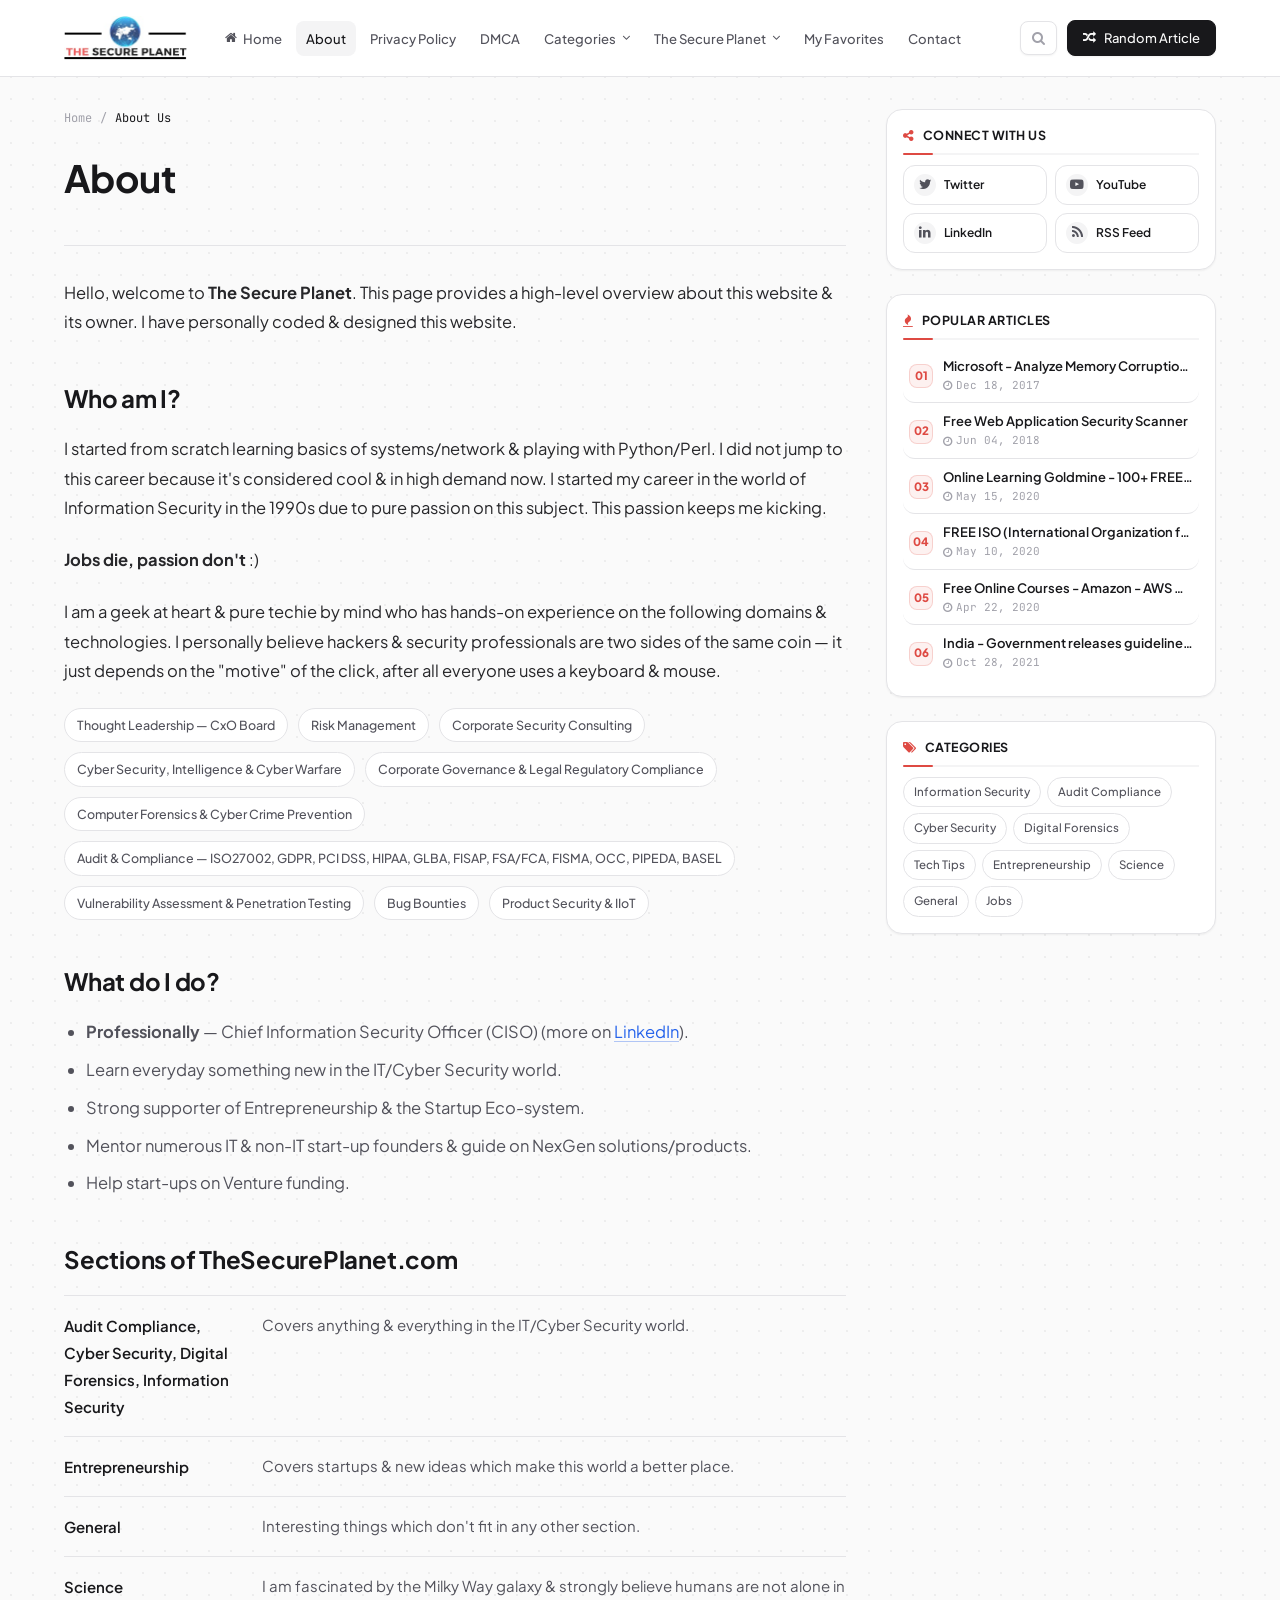
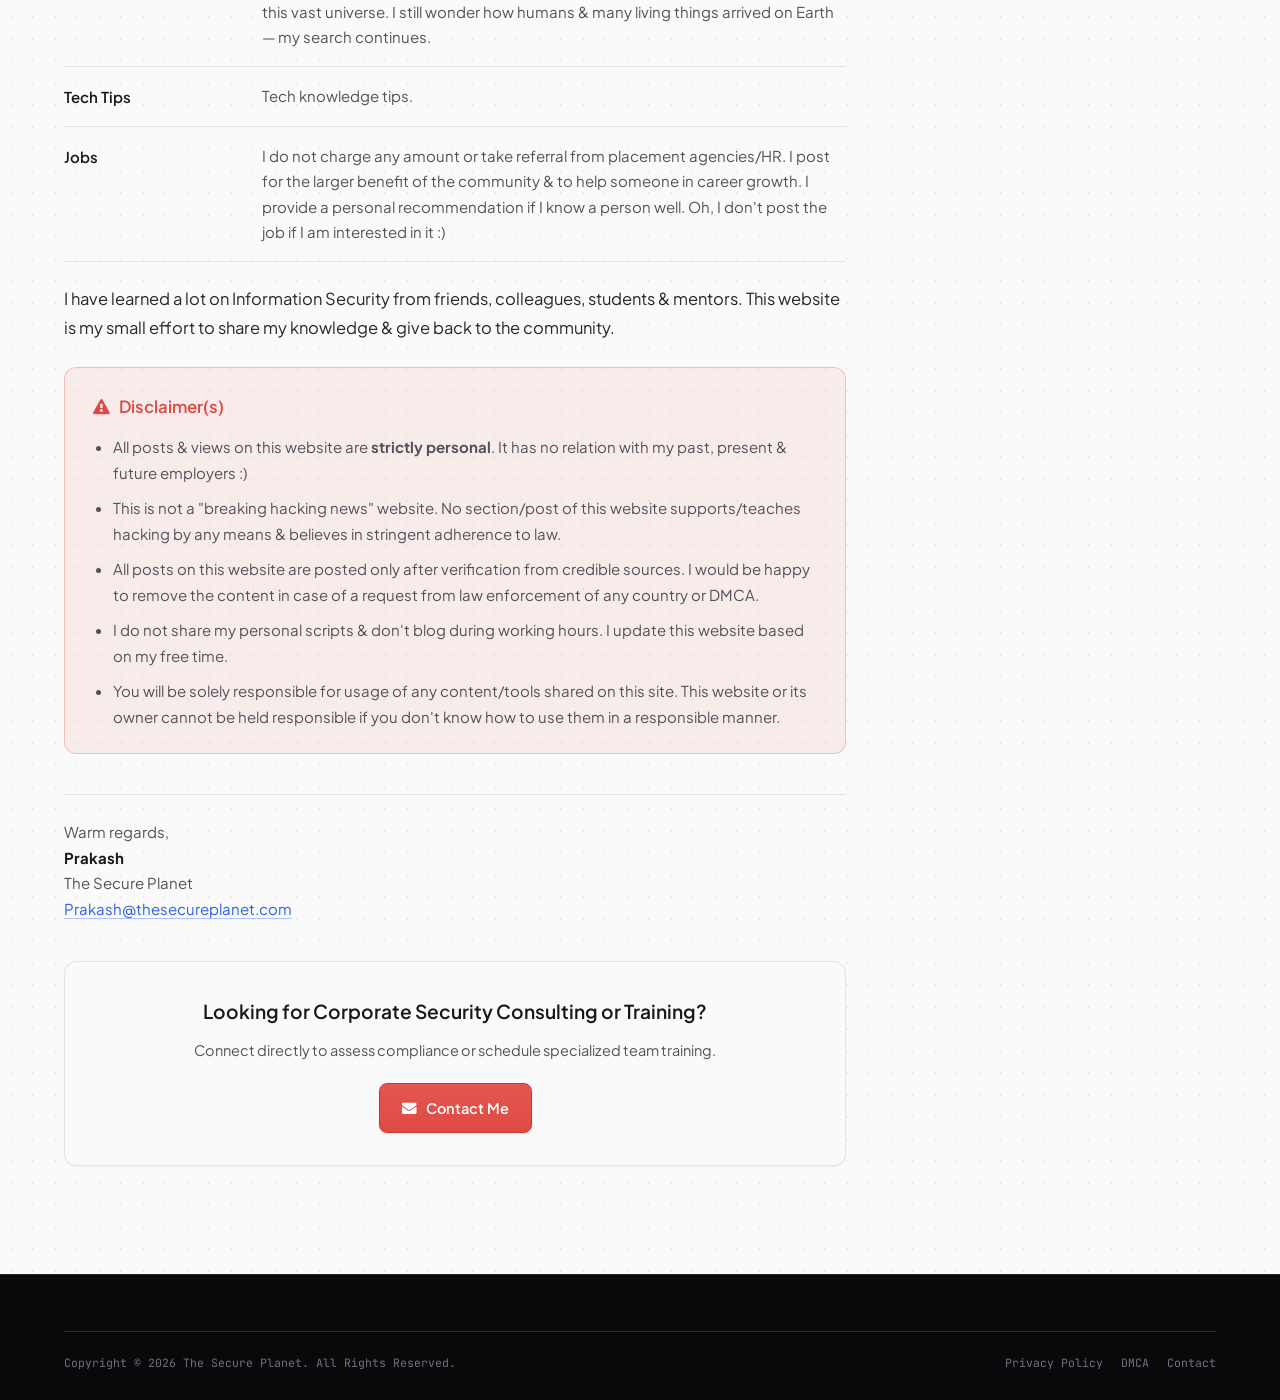
==== about.html @ ffbcacb6 "Updated the ui of this" ====
<!DOCTYPE html>
<html lang="en">
<head>
  <meta charset="UTF-8" />
  <meta name="viewport" content="width=device-width, initial-scale=1.0" />
  <title>About Us — The Secure Planet</title>
  <link rel="icon" href="https://www.thesecureplanet.com/favicon.ico" />
  <link rel="stylesheet" href="https://maxcdn.bootstrapcdn.com/font-awesome/4.7.0/css/font-awesome.min.css" />
  <link rel="stylesheet" href="css/styles.css?v=40" />
</head>
<body>

  <!-- UNIFIED HEADER (logo + nav + search + random article) -->
  <header class="hp-header">
    <div class="container hp-header-inner">
      <a href="index.html" class="logo-component">
        <img src="images/logo.png" alt="The Secure Planet" class="site-logo-img site-logo-img--light">
        <img src="images/footerlogo.png" alt="The Secure Planet" class="site-logo-img site-logo-img--dark">
      </a>

      <nav class="hp-nav">
        <ul class="nav-links">
          <li class="nav-item"><a href="index.html" class="nav-link"><i class="fa fa-home"></i> Home</a></li>
          <li class="nav-item active"><a href="about.html" class="nav-link">About</a></li>
          <li class="nav-item"><a href="privacy-policy.html" class="nav-link">Privacy Policy</a></li>
          <li class="nav-item"><a href="dmca.html" class="nav-link">DMCA</a></li>

          <li class="nav-item">
            <a href="#" class="nav-link">Categories <i class="fa fa-angle-down"></i></a>
            <div class="dropdown-menu">
              <a href="index.html" class="dropdown-link"><i class="fa fa-shield"></i> Information Security</a>
              <a href="index.html" class="dropdown-link"><i class="fa fa-check-square-o"></i> Audit Compliance</a>
              <a href="index.html" class="dropdown-link"><i class="fa fa-lock"></i> Cyber Security</a>
              <a href="index.html" class="dropdown-link"><i class="fa fa-search-plus"></i> Digital Forensics</a>
              <a href="index.html" class="dropdown-link"><i class="fa fa-lightbulb-o"></i> Tech Tips</a>
              <a href="index.html" class="dropdown-link"><i class="fa fa-rocket"></i> Entrepreneurship</a>
              <a href="index.html" class="dropdown-link"><i class="fa fa-folder-open-o"></i> General</a>
              <a href="index.html" class="dropdown-link"><i class="fa fa-briefcase"></i> Jobs</a>
            </div>
          </li>

          <li class="nav-item">
            <a href="#" class="nav-link">The Secure Planet <i class="fa fa-angle-down"></i></a>
            <div class="dropdown-menu">
              <a href="index.html" class="dropdown-link"><i class="fa fa-terminal"></i> Science</a>
              <a href="index.html" class="dropdown-link"><i class="fa fa-server"></i> Cloud & AWS Security</a>
              <a href="index.html" class="dropdown-link"><i class="fa fa-book"></i> ISO Standards</a>
              <a href="index.html" class="dropdown-link"><i class="fa fa-graduation-cap"></i> Corporate Training</a>
            </div>
          </li>

          <li class="nav-item"><a href="#" class="nav-link">My Favorites</a></li>
          <li class="nav-item"><a href="contact.html" class="nav-link">Contact</a></li>
        </ul>
      </nav>

      <div class="hp-header-actions">
        <button class="header-search-btn" id="search-trigger">
          <i class="fa fa-search"></i>
        </button>
        <a href="post.html" class="random-post-btn"><i class="fa fa-random"></i> Random Article</a>
        <button class="mobile-nav-toggle" aria-label="Toggle Menu">
          <i class="fa fa-bars"></i>
        </button>
      </div>
    </div>
  </header>

  <!-- STATIC PAGE BODY -->
  <main class="main-content-area">
    <div class="container layout-grid">
      <article class="post-content">
        <nav class="breadcrumb">
          <a href="index.html">Home</a>
          <span>/</span>
          <span style="color:var(--text-main);">About Us</span>
        </nav>

        <header class="post-header-main">
          <h1 class="post-main-title">About</h1>
        </header>

        <div class="post-body">
          <p>
            Hello, welcome to <strong>The Secure Planet</strong>. This page provides a high-level overview about this website & its owner. I have personally coded & designed this website.
          </p>

          <h2>Who am I?</h2>
          <p>
            I started from scratch learning basics of systems/network & playing with Python/Perl. I did not jump to this career because it's considered cool & in high demand now. I started my career in the world of Information Security in the 1990s due to pure passion on this subject. This passion keeps me kicking.
          </p>
          <p>
            <strong>Jobs die, passion don't</strong> :)
          </p>
          <p>
            I am a geek at heart & pure techie by mind who has hands-on experience on the following domains & technologies. I personally believe hackers & security professionals are two sides of the same coin — it just depends on the "motive" of the click, after all everyone uses a keyboard & mouse.
          </p>

          <div class="expertise-pills">
            <span class="category-tag">Thought Leadership — CxO Board</span>
            <span class="category-tag">Risk Management</span>
            <span class="category-tag">Corporate Security Consulting</span>
            <span class="category-tag">Cyber Security, Intelligence & Cyber Warfare</span>
            <span class="category-tag">Corporate Governance & Legal Regulatory Compliance</span>
            <span class="category-tag">Computer Forensics & Cyber Crime Prevention</span>
            <span class="category-tag">Audit & Compliance — ISO27002, GDPR, PCI DSS, HIPAA, GLBA, FISAP, FSA/FCA, FISMA, OCC, PIPEDA, BASEL</span>
            <span class="category-tag">Vulnerability Assessment & Penetration Testing</span>
            <span class="category-tag">Bug Bounties</span>
            <span class="category-tag">Product Security & IIoT</span>
          </div>

          <h2>What do I do?</h2>
          <ul>
            <li><strong>Professionally</strong> — Chief Information Security Officer (CISO) (more on <a href="https://www.linkedin.com/in/prakashp" target="_blank">LinkedIn</a>).</li>
            <li>Learn everyday something new in the IT/Cyber Security world.</li>
            <li>Strong supporter of Entrepreneurship & the Startup Eco-system.</li>
            <li>Mentor numerous IT & non-IT start-up founders & guide on NexGen solutions/products.</li>
            <li>Help start-ups on Venture funding.</li>
          </ul>

          <h2>Sections of TheSecurePlanet.com</h2>
          <dl class="about-sections-list">
            <div class="about-section-row">
              <dt>Audit Compliance, Cyber Security, Digital Forensics, Information Security</dt>
              <dd>Covers anything & everything in the IT/Cyber Security world.</dd>
            </div>
            <div class="about-section-row">
              <dt>Entrepreneurship</dt>
              <dd>Covers startups & new ideas which make this world a better place.</dd>
            </div>
            <div class="about-section-row">
              <dt>General</dt>
              <dd>Interesting things which don't fit in any other section.</dd>
            </div>
            <div class="about-section-row">
              <dt>Science</dt>
              <dd>I am fascinated by the Milky Way galaxy & strongly believe humans are not alone in this vast universe. I still wonder how humans & many living things arrived on Earth — my search continues.</dd>
            </div>
            <div class="about-section-row">
              <dt>Tech Tips</dt>
              <dd>Tech knowledge tips.</dd>
            </div>
            <div class="about-section-row">
              <dt>Jobs</dt>
              <dd>I do not charge any amount or take referral from placement agencies/HR. I post for the larger benefit of the community & to help someone in career growth. I provide a personal recommendation if I know a person well. Oh, I don't post the job if I am interested in it :)</dd>
            </div>
          </dl>

          <p>
            I have learned a lot on Information Security from friends, colleagues, students & mentors. This website is my small effort to share my knowledge & give back to the community.
          </p>

          <div class="disclaimer-box">
            <h3><i class="fa fa-exclamation-triangle"></i> Disclaimer(s)</h3>
            <ul>
              <li>All posts & views on this website are <strong>strictly personal</strong>. It has no relation with my past, present & future employers :)</li>
              <li>This is not a "breaking hacking news" website. No section/post of this website supports/teaches hacking by any means & believes in stringent adherence to law.</li>
              <li>All posts on this website are posted only after verification from credible sources. I would be happy to remove the content in case of a request from law enforcement of any country or DMCA.</li>
              <li>I do not share my personal scripts & don't blog during working hours. I update this website based on my free time.</li>
              <li>You will be solely responsible for usage of any content/tools shared on this site. This website or its owner cannot be held responsible if you don't know how to use them in a responsible manner.</li>
            </ul>
          </div>

          <div class="about-signoff">
            Warm regards,<br />
            <strong>Prakash</strong><br />
            The Secure Planet<br />
            <a href="mailto:Prakash@thesecureplanet.com">Prakash@thesecureplanet.com</a>
          </div>

          <div class="download-cta-box" style="margin-top:40px;">
            <h3>Looking for Corporate Security Consulting or Training?</h3>
            <p>Connect directly to assess compliance or schedule specialized team training.</p>
            <a href="contact.html" class="btn-primary">
              <i class="fa fa-envelope"></i> Contact Me
            </a>
          </div>
        </div>
      </article>

      <aside class="sidebar">
        <div class="sidebar-widget">
          <h3 class="widget-title"><span><i class="fa fa-share-alt"></i> Connect With Us</span></h3>
          <div class="social-grid">
            <a href="https://www.twitter.com/TheSecurePlanet" target="_blank" class="social-tile social-twitter">
              <i class="fa fa-twitter"></i> Twitter
            </a>
            <a href="https://goo.gl/t3DX3D" target="_blank" class="social-tile social-youtube">
              <i class="fa fa-youtube-play"></i> YouTube
            </a>
            <a href="https://www.linkedin.com/in/prakashp" target="_blank" class="social-tile social-linkedin">
              <i class="fa fa-linkedin"></i> LinkedIn
            </a>
            <a href="https://feeds.feedburner.com/TheSecurePlanet" target="_blank" class="social-tile social-rss">
              <i class="fa fa-rss"></i> RSS Feed
            </a>
          </div>
        </div>

        <!-- Popular Posts -->
        <div class="sidebar-widget">
          <h3 class="widget-title">
            <span><i class="fa fa-fire"></i> Popular Articles</span>
          </h3>
          <div class="popular-list">

            <a href="https://www.thesecureplanet.com/2017/12/microsoft-analyze-memory-corruption-bugs.html" class="popular-item">
              <span class="popular-rank">01</span>
              <div class="popular-info">
                <h4 class="popular-title">Microsoft - Analyze Memory Corruption Bugs</h4>
                <span class="popular-meta"><i class="fa fa-clock-o"></i> Dec 18, 2017</span>
              </div>
            </a>

            <a href="https://www.thesecureplanet.com/2018/06/free-web-application-security-scanner.html" class="popular-item">
              <span class="popular-rank">02</span>
              <div class="popular-info">
                <h4 class="popular-title">Free Web Application Security Scanner</h4>
                <span class="popular-meta"><i class="fa fa-clock-o"></i> Jun 04, 2018</span>
              </div>
            </a>

            <a href="https://www.thesecureplanet.com/2020/05/thesecureplanetcom-exclusive-online.html" class="popular-item">
              <span class="popular-rank">03</span>
              <div class="popular-info">
                <h4 class="popular-title">Online Learning Goldmine - 100+ FREE Online courses</h4>
                <span class="popular-meta"><i class="fa fa-clock-o"></i> May 15, 2020</span>
              </div>
            </a>

            <a href="https://www.thesecureplanet.com/2020/05/free-iso-international-organization-for.html" class="popular-item">
              <span class="popular-rank">04</span>
              <div class="popular-info">
                <h4 class="popular-title">FREE ISO (International Organization for Standardization) Standards</h4>
                <span class="popular-meta"><i class="fa fa-clock-o"></i> May 10, 2020</span>
              </div>
            </a>

            <a href="https://www.thesecureplanet.com/2020/04/free-online-courses-amazon-aws-iot.html" class="popular-item">
              <span class="popular-rank">05</span>
              <div class="popular-info">
                <h4 class="popular-title">Free Online Courses - Amazon - AWS & IoT Security</h4>
                <span class="popular-meta"><i class="fa fa-clock-o"></i> Apr 22, 2020</span>
              </div>
            </a>

            <a href="https://www.thesecureplanet.com/2021/10/india-government-releases-guideline-for.html" class="popular-item">
              <span class="popular-rank">06</span>
              <div class="popular-info">
                <h4 class="popular-title">India - Government releases guideline for the Cyber Security in Power Sector</h4>
                <span class="popular-meta"><i class="fa fa-clock-o"></i> Oct 28, 2021</span>
              </div>
            </a>

          </div>
        </div>

        <!-- Categories Cloud -->
        <div class="sidebar-widget">
          <h3 class="widget-title">
            <span><i class="fa fa-tags"></i> Categories</span>
          </h3>
          <div class="categories-cloud">
            <a href="https://www.thesecureplanet.com/search/label/Information%20Security" class="category-tag">Information Security</a>
            <a href="https://www.thesecureplanet.com/search/label/Audit%20Compliance" class="category-tag">Audit Compliance</a>
            <a href="https://www.thesecureplanet.com/search/label/Cyber%20Security" class="category-tag">Cyber Security</a>
            <a href="https://www.thesecureplanet.com/search/label/Digital%20Forensics" class="category-tag">Digital Forensics</a>
            <a href="https://www.thesecureplanet.com/search/label/Tech%20Tips" class="category-tag">Tech Tips</a>
            <a href="https://www.thesecureplanet.com/search/label/Entrepreneurship" class="category-tag">Entrepreneurship</a>
            <a href="https://www.thesecureplanet.com/search/label/Science" class="category-tag">Science</a>
            <a href="https://www.thesecureplanet.com/search/label/General" class="category-tag">General</a>
            <a href="https://www.thesecureplanet.com/search/label/Jobs" class="category-tag">Jobs</a>
          </div>
        </div>

      </aside>
    </div>
  </main>

  <footer class="site-footer">
    <div class="container">
      <div class="footer-bottom">
        <div>Copyright © 2026 The Secure Planet. All Rights Reserved.</div>
        <div style="display:flex;gap:18px;">
          <a href="privacy-policy.html">Privacy Policy</a>
          <a href="dmca.html">DMCA</a>
          <a href="contact.html">Contact</a>
        </div>
      </div>
    </div>
  </footer>

  <!-- SEARCH MODAL OVERLAY -->
  <div class="search-modal" id="search-modal">
    <div class="search-modal-content">
      <div class="search-input-wrapper">
        <i class="fa fa-search"></i>
        <input type="text" id="search-input" class="search-modal-input" placeholder="Search articles, guides, CVEs..." />
        <button class="search-close-btn" id="search-close" aria-label="Close search"><i class="fa fa-times"></i></button>
      </div>
    </div>
  </div>

  <script src="js/main.js"></script>
</body>
</html>
---- css/styles.css ----
@import url('https://fonts.googleapis.com/css2?family=Plus+Jakarta+Sans:ital,wght@0,300;0,400;0,500;0,600;0,700;0,800;1,400&family=JetBrains+Mono:wght@400;500;600&display=swap');

/* ==========================================================================
   THE SECURE PLANET — CLEAN INTEL FEED DESIGN SYSTEM
   Zinc neutrals · white bordered cards · Plus Jakarta Sans / JetBrains Mono
   Coral reserved for actions & signals · dark intel strip on top
   ========================================================================== */

:root {
  /* Surfaces */
  --bg-root: #FAFAFA;
  --bg-surface: #FFFFFF;
  --bg-card: #FFFFFF;
  --bg-card-hover: #FFFFFF;
  --bg-elevated: #F4F4F5;
  --bg-inset: #F4F4F5;
  --bg-glass: rgba(250, 250, 250, 0.86);
  --bg-ink: #09090B;

  /* Brand accents */
  --brand-coral: #DE4A43;
  --brand-coral-hover: #C43B35;
  --brand-coral-soft: rgba(222, 74, 67, 0.08);
  --brand-coral-glow: rgba(222, 74, 67, 0.16);

  --brand-blue: #2563EB;
  --brand-blue-hover: #1D4ED8;
  --brand-blue-soft: rgba(37, 99, 235, 0.08);
  --brand-blue-glow: rgba(37, 99, 235, 0.16);

  /* Text */
  --text-main: #18181B;
  --text-secondary: #52525B;
  --text-muted: #A1A1AA;
  --text-coral: #DE4A43;
  --text-inverse: #FAFAFA;

  /* Borders */
  --border-subtle: #E4E4E7;
  --border-strong: #D4D4D8;
  --border-coral: rgba(222, 74, 67, 0.28);
  --border-blue: rgba(37, 99, 235, 0.28);

  /* Shadows — quiet, single light source, layered for depth */
  --shadow-xs: 0 1px 2px rgba(24, 24, 27, 0.05);
  --shadow-sm: 0 1px 3px rgba(24, 24, 27, 0.07), 0 1px 2px rgba(24, 24, 27, 0.04);
  --shadow-md: 0 2px 4px rgba(24, 24, 27, 0.05), 0 4px 12px -2px rgba(24, 24, 27, 0.1);
  --shadow-lg: 0 4px 8px rgba(24, 24, 27, 0.06), 0 16px 40px -12px rgba(24, 24, 27, 0.18);
  --shadow-hover: 0 2px 6px rgba(24, 24, 27, 0.06), 0 12px 32px -10px rgba(24, 24, 27, 0.18);

  /* Type — Minimalist Geometric Sans */
  --font-heading: 'Plus Jakarta Sans', -apple-system, BlinkMacSystemFont, 'Segoe UI', Roboto, sans-serif;
  --font-body: 'Plus Jakarta Sans', -apple-system, BlinkMacSystemFont, 'Segoe UI', Roboto, sans-serif;
  --font-mono: 'JetBrains Mono', ui-monospace, monospace;

  /* Radii */
  --radius-sm: 8px;
  --radius-md: 12px;
  --radius-lg: 16px;
  --radius-pill: 9999px;

  /* Motion */
  --transition-fast: 0.15s cubic-bezier(0.4, 0, 0.2, 1);
  --transition-normal: 0.25s cubic-bezier(0.4, 0, 0.2, 1);

  /* Clean Image Presentation — No forced zoom or crop */
  --img-crop: none;
  --img-crop-hover: none;
}

/* ==========================================================================
   BASE
   ========================================================================== */
*, *::before, *::after {
  box-sizing: border-box;
  margin: 0;
  padding: 0;
}

html {
  scroll-behavior: smooth;
  font-size: 16px;
}

body {
  font-family: var(--font-body);
  background-color: var(--bg-root);
  /* faint zinc dot grid — shows only in the gaps between white cards */
  background-image: radial-gradient(rgba(24, 24, 27, 0.055) 1px, transparent 1px);
  background-size: 22px 22px;
  color: var(--text-main);
  line-height: 1.6;
  overflow-x: hidden;
  min-height: 100vh;
  display: flex;
  flex-direction: column;
  -webkit-font-smoothing: antialiased;
}

a {
  color: inherit;
  text-decoration: none;
  transition: color var(--transition-fast), background var(--transition-fast), border-color var(--transition-fast);
}

img {
  max-width: 100%;
  height: auto;
  display: block;
}

ul { list-style: none; }

button, input, textarea {
  font-family: inherit;
  border: none;
  outline: none;
  background: none;
  color: inherit;
}

button { cursor: pointer; }

:focus-visible {
  outline: 2px solid var(--brand-blue);
  outline-offset: 2px;
  border-radius: 4px;
}

::selection {
  background: rgba(37, 99, 235, 0.16);
}

.container {
  width: 100%;
  max-width: 1200px;
  margin: 0 auto;
  padding: 0 24px;
}

/* ==========================================================================
   TOP BAR — dark intel strip
   ========================================================================== */
.top-bar {
  background: var(--bg-ink);
  color: #A1A1AA;
  font-family: var(--font-mono);
  font-size: 0.75rem;
  padding: 8px 0;
}

.top-bar-inner {
  display: flex;
  justify-content: space-between;
  align-items: center;
}

.top-social-list {
  display: flex;
  align-items: center;
  gap: 20px;
}

.top-social-list a {
  color: #A1A1AA;
  display: flex;
  align-items: center;
  gap: 7px;
}

.top-social-list a:hover { color: #FAFAFA; }

.top-social-list a i { font-size: 0.8rem; }

.live-status {
  display: flex;
  align-items: center;
  gap: 8px;
  font-size: 0.6875rem;
  font-weight: 500;
  letter-spacing: 0.1em;
  color: #F87171;
  border: 1px solid rgba(248, 113, 113, 0.35);
  padding: 3px 12px;
  border-radius: var(--radius-pill);
}

.live-dot {
  width: 6px;
  height: 6px;
  background: #F87171;
  border-radius: 50%;
  animation: pulse-coral 2s infinite;
}

@keyframes pulse-coral {
  0%, 100% { opacity: 1; transform: scale(1); }
  50% { opacity: 0.35; transform: scale(0.8); }
}

/* ==========================================================================
   HEADER & LOGO
   ========================================================================== */
.site-header {
  padding: 22px 0;
  background: var(--bg-surface);
}

.header-branding {
  display: flex;
  justify-content: space-between;
  align-items: center;
  gap: 24px;
}

.logo-component {
  display: flex;
  align-items: center;
  color: var(--text-main);
}

.site-logo-img {
  height: 44px;
  width: auto;
  display: block;
}

.site-logo-img--footer {
  height: 34px;
}

.site-logo-img--dark {
  display: none;
}

:root[data-theme="dark"] .site-logo-img--light {
  display: none;
}

:root[data-theme="dark"] .site-logo-img--dark {
  display: block;
}

/* Search trigger — command-palette style */
.header-search-btn {
  display: flex;
  align-items: center;
  gap: 10px;
  background: var(--bg-surface);
  border: 1px solid var(--border-subtle);
  color: var(--text-muted);
  padding: 9px 14px;
  border-radius: var(--radius-sm);
  font-size: 0.875rem;
  min-width: 260px;
  box-shadow: var(--shadow-xs);
  transition: border-color var(--transition-fast), box-shadow var(--transition-fast);
}

.hp-header-actions .header-search-btn {
  min-width: 0;
  padding: 9px 11px;
}

.header-search-btn span:first-of-type { flex: 1; text-align: left; }

.header-search-btn:hover {
  border-color: var(--border-strong);
  color: var(--text-secondary);
  box-shadow: var(--shadow-sm);
}

.search-shortcut {
  font-family: var(--font-mono);
  font-size: 0.6875rem;
  background: var(--bg-inset);
  border: 1px solid var(--border-subtle);
  padding: 2px 7px;
  border-radius: 5px;
  color: var(--text-muted);
}

/* ==========================================================================
   STICKY NAVBAR
   ========================================================================== */
.navbar {
  position: sticky;
  top: 0;
  z-index: 1000;
  background: var(--bg-glass);
  backdrop-filter: blur(12px);
  -webkit-backdrop-filter: blur(12px);
  border-top: 1px solid var(--border-subtle);
  border-bottom: 1px solid var(--border-subtle);
  transition: box-shadow var(--transition-normal);
}

.navbar.scrolled {
  box-shadow: 0 8px 24px -12px rgba(24, 24, 27, 0.14);
}

.navbar-inner {
  display: flex;
  justify-content: space-between;
  align-items: center;
  height: 54px;
}

.nav-links {
  display: flex;
  align-items: center;
  gap: 2px;
}

.nav-item { position: relative; flex-shrink: 0; }
.nav-item--mega { position: static; }

.nav-link {
  display: flex;
  align-items: center;
  gap: 6px;
  padding: 7px 12px;
  font-weight: 500;
  font-size: 0.855rem;
  color: var(--text-secondary);
  border-radius: var(--radius-sm);
  white-space: nowrap;
}

.nav-link i { font-size: 0.8rem; }

.nav-link:hover,
.nav-item.active .nav-link {
  color: var(--text-main);
  background: var(--bg-inset);
}

.nav-link.active-home { color: var(--text-main); }

/* Dropdown — menu panel */
.dropdown-menu {
  position: absolute;
  top: calc(100% + 6px);
  left: 0;
  min-width: 230px;
  background: var(--bg-surface);
  border: 1px solid var(--border-subtle);
  border-radius: var(--radius-md);
  padding: 6px;
  box-shadow: var(--shadow-lg);
  opacity: 0;
  visibility: hidden;
  transform: translateY(-6px);
  transition: opacity var(--transition-fast), transform var(--transition-fast), visibility var(--transition-fast);
  z-index: 100;
}

.nav-item:hover .dropdown-menu,
.nav-item:focus-within .dropdown-menu {
  opacity: 1;
  visibility: visible;
  transform: translateY(0);
}

.dropdown-link {
  display: flex;
  align-items: center;
  gap: 10px;
  padding: 8px 10px;
  border-radius: 7px;
  color: var(--text-secondary);
  font-size: 0.84rem;
}

.dropdown-link i {
  width: 16px;
  text-align: center;
  color: var(--text-muted);
  font-size: 0.8rem;
}

.dropdown-link:hover {
  background: var(--bg-inset);
  color: var(--text-main);
}

.dropdown-link:hover i { color: var(--brand-coral); }

/* Mega menu — "The Secure Planet" nav item */
.nav-megamenu {
  left: 0;
  right: 0;
  top: 100%;
  width: 100%;
  max-width: 100%;
  min-width: 0;
  padding: 0;
  background: var(--bg-surface);
  border: none;
  border-top: 1px solid var(--border-subtle);
  border-bottom: 1px solid var(--border-subtle);
  border-radius: 0;
  box-shadow: var(--shadow-lg);
  transform: translateY(-6px);
  overflow: visible;
}

.nav-item:hover .nav-megamenu,
.nav-item:focus-within .nav-megamenu {
  transform: translateY(0);
}

.megamenu-inner {
  display: flex;
  align-items: flex-start;
  gap: 24px;
  padding-top: 24px;
  padding-bottom: 24px;
}

.megamenu-sidebar {
  display: flex;
  flex-direction: column;
  gap: 3px;
  width: 240px;
  flex-shrink: 0;
}

.megamenu-cat-link {
  display: flex;
  align-items: center;
  justify-content: space-between;
  gap: 10px;
  padding: 11px 14px;
  border-radius: 10px;
  color: var(--text-secondary);
  font-size: 0.84rem;
  font-weight: 500;
}

.megamenu-cat-link span { display: flex; align-items: center; gap: 10px; }
.megamenu-cat-link i { width: 16px; text-align: center; font-size: 0.8rem; }
.megamenu-cat-chevron { width: auto; font-size: 0.8rem; color: var(--text-muted); }

.megamenu-cat-link:hover { background: var(--bg-inset); color: var(--text-main); }

.megamenu-cat-link.active {
  background: var(--brand-blue, #2563EB);
  color: #fff;
}

.megamenu-cat-link.active .megamenu-cat-chevron { color: #fff; }

/* Right-hand content panel */
.megamenu-panel {
  display: none;
  flex-direction: column;
  flex: 1;
  min-width: 0;
  background: var(--bg-root);
  border: 1px solid var(--border-subtle);
  border-radius: 14px;
  padding: 24px 28px 20px;
}

.megamenu-panel.active { display: flex; }

.megamenu-panel-header {
  display: flex;
  align-items: center;
  gap: 12px;
}

.megamenu-panel-header i {
  font-size: 1.25rem;
  color: var(--brand-blue, #2563EB);
}

.megamenu-panel-header h2 {
  font-size: 1.3rem;
  font-weight: 700;
  color: var(--text-main);
  margin: 0;
}

.megamenu-panel-desc {
  margin: 8px 0 0;
  font-size: 0.85rem;
  color: var(--text-secondary);
  max-width: 640px;
  line-height: 1.5;
}

.megamenu-latest-row {
  display: flex;
  align-items: center;
  justify-content: space-between;
  margin-top: 20px;
  padding-top: 16px;
  border-top: 1px solid var(--border-subtle);
}

.megamenu-latest-row h3 {
  font-size: 0.95rem;
  font-weight: 600;
  color: var(--text-main);
  margin: 0;
}

.megamenu-viewall {
  display: flex;
  align-items: center;
  gap: 6px;
  font-size: 0.8rem;
  font-weight: 500;
  color: var(--brand-blue, #2563EB);
}

.megamenu-viewall i { font-size: 0.7rem; }

.megamenu-posts-grid {
  display: grid;
  grid-template-columns: repeat(4, 1fr);
  gap: 18px;
  margin-top: 16px;
}

.megamenu-post {
  display: flex;
  flex-direction: column;
  min-width: 0;
  color: var(--text-main);
}

.megamenu-post-img {
  position: relative;
  aspect-ratio: 16 / 10;
  border-radius: 10px;
  overflow: hidden;
  background: var(--bg-inset);
  border: 1px solid var(--border-subtle);
}

.megamenu-post-img img { width: 100%; height: 100%; object-fit: cover; display: block; }

.megamenu-post-img--placeholder {
  display: flex;
  align-items: center;
  justify-content: center;
}

.megamenu-post-img--placeholder i { font-size: 1.6rem; color: var(--text-muted); }

.megamenu-post-badge {
  position: absolute;
  top: 8px;
  left: 8px;
  background: var(--brand-blue, #2563EB);
  color: #fff;
  font-size: 0.6rem;
  font-weight: 700;
  text-transform: uppercase;
  letter-spacing: 0.03em;
  padding: 3px 8px;
  border-radius: 4px;
}

.megamenu-post-title {
  margin-top: 10px;
  font-size: 0.82rem;
  font-weight: 600;
  line-height: 1.35;
  display: -webkit-box;
  -webkit-line-clamp: 2;
  -webkit-box-orient: vertical;
  overflow: hidden;
}

.megamenu-post-date {
  margin-top: auto;
  padding-top: 8px;
  display: flex;
  align-items: center;
  gap: 5px;
  font-size: 0.72rem;
  color: var(--text-muted);
}

.megamenu-post-badge--infosec     { background: #059669; }
.megamenu-post-badge--cybersec    { background: #0072bc; }
.megamenu-post-badge--audit       { background: #c47800; }
.megamenu-post-badge--forensics   { background: #7C3AED; }
.megamenu-post-badge--entrepreneur{ background: #8b5cf6; }
.megamenu-post-badge--science     { background: #0284C7; }
.megamenu-post-badge--techtips    { background: #D04A44; }
.megamenu-post-badge--jobs        { background: #0D9488; }
.megamenu-post-badge--general     { background: #71717A; }

.megamenu-panel-footer {
  display: flex;
  flex-wrap: wrap;
  align-items: center;
  gap: 16px 24px;
  margin-top: 20px;
  padding-top: 18px;
  border-top: 1px solid var(--border-subtle);
}

.megamenu-feature {
  display: flex;
  align-items: flex-start;
  gap: 10px;
  flex: 1 1 150px;
  min-width: 0;
}

.megamenu-feature i {
  color: var(--brand-blue, #2563EB);
  font-size: 0.95rem;
  margin-top: 2px;
}

.megamenu-feature strong {
  display: block;
  font-size: 0.78rem;
  font-weight: 600;
  color: var(--text-main);
}

.megamenu-feature span {
  display: block;
  font-size: 0.72rem;
  color: var(--text-muted);
  margin-top: 1px;
}

.megamenu-explore-btn {
  margin-left: auto;
  flex-shrink: 0;
  display: flex;
  align-items: center;
  gap: 8px;
  padding: 9px 16px;
  background: color-mix(in srgb, var(--brand-blue, #2563EB) 10%, transparent);
  color: var(--brand-blue, #2563EB);
  font-size: 0.8rem;
  font-weight: 600;
  border-radius: 9px;
  white-space: nowrap;
}

.megamenu-explore-btn:hover { background: color-mix(in srgb, var(--brand-blue, #2563EB) 18%, transparent); }

/* Nav right actions */
.nav-tools {
  display: flex;
  align-items: center;
  gap: 12px;
}

.random-post-btn {
  display: flex;
  align-items: center;
  gap: 8px;
  padding: 7px 15px;
  background: var(--text-main);
  border: 1px solid var(--text-main);
  border-radius: var(--radius-sm);
  color: #FAFAFA;
  font-size: 0.8125rem;
  font-weight: 500;
  box-shadow: var(--shadow-xs);
  transition: background var(--transition-fast), transform var(--transition-fast);
}

.random-post-btn:hover {
  background: #3F3F46;
  border-color: #3F3F46;
  color: #fff;
}

.mobile-nav-toggle {
  display: none;
  font-size: 1.25rem;
  color: var(--text-secondary);
  padding: 8px;
}

/* ==========================================================================
   TRENDING TICKER
   ========================================================================== */
.news-ticker-bar {
  background: var(--bg-surface);
  border-bottom: 1px solid var(--border-subtle);
  padding: 9px 0;
}

/* ---- Homepage search bar (below trending ticker) ---- */
.hp-search-bar-section {
  background: var(--bg-root);
  padding: 16px 0;
}

.hp-search-bar {
  display: flex;
  align-items: center;
  gap: 12px;
  width: 100%;
  background: var(--bg-surface);
  border: 1px solid var(--border-subtle);
  color: var(--text-muted);
  padding: 13px 18px;
  border-radius: var(--radius-md);
  font-size: 0.9375rem;
  box-shadow: var(--shadow-xs);
  transition: border-color var(--transition-fast), box-shadow var(--transition-fast);
}

.hp-search-bar i.fa-search { color: var(--hp-green); font-size: 1rem; }

.hp-search-bar span:first-of-type { flex: 1; text-align: left; }

.hp-search-bar:hover {
  border-color: var(--border-strong);
  color: var(--text-secondary);
  box-shadow: var(--shadow-sm);
}

.ticker-wrapper {
  display: flex;
  align-items: center;
  gap: 16px;
  overflow: hidden;
}

.ticker-badge {
  display: flex;
  align-items: center;
  gap: 6px;
  color: var(--brand-coral);
  background: var(--brand-coral-soft);
  border: 1px solid var(--border-coral);
  font-family: var(--font-mono);
  font-size: 0.6875rem;
  font-weight: 600;
  padding: 3px 10px;
  border-radius: 6px;
  text-transform: uppercase;
  letter-spacing: 0.08em;
  flex-shrink: 0;
}

.ticker-content {
  display: flex;
  align-items: center;
  overflow: hidden;
  flex: 1;
  /* fade edges */
  -webkit-mask-image: linear-gradient(90deg, transparent, #000 4%, #000 96%, transparent);
  mask-image: linear-gradient(90deg, transparent, #000 4%, #000 96%, transparent);
}

.ticker-items {
  display: flex;
  align-items: center;
  gap: 36px;
  animation: ticker-slide 32s linear infinite;
  white-space: nowrap;
}

.ticker-items:hover { animation-play-state: paused; }

@keyframes ticker-slide {
  0% { transform: translateX(0); }
  100% { transform: translateX(-50%); }
}

.ticker-item {
  display: flex;
  align-items: center;
  gap: 10px;
  font-size: 0.8125rem;
  color: var(--text-muted);
}

.ticker-item a {
  color: var(--text-secondary);
  font-weight: 500;
}

.ticker-item a:hover { color: var(--text-main); }

/* ==========================================================================
   HERO
   ========================================================================== */
.hero-section {
  padding: 28px 0 8px;
}

.hero-grid {
  display: grid;
  grid-template-columns: minmax(0, 1.7fr) minmax(0, 1fr);
  gap: 18px;
}

.hero-main-card {
  position: relative;
  border-radius: var(--radius-lg);
  overflow: hidden;
  min-height: 430px;
  background: var(--bg-ink);
  display: flex;
  flex-direction: column;
  justify-content: flex-end;
  padding: 32px;
  border: 1px solid var(--border-subtle);
  box-shadow: var(--shadow-sm);
  transition: box-shadow var(--transition-normal);
}

.hero-main-card:hover { box-shadow: var(--shadow-hover); }

.hero-main-bg {
  position: absolute;
  inset: 0;
  width: 100%;
  height: 100%;
  object-fit: contain;
  object-position: center;
  z-index: 1;
  background: var(--bg-ink);
}

.hero-main-card:hover .hero-main-bg { transform: none; }

.hero-overlay {
  position: absolute;
  inset: 0;
  background: linear-gradient(180deg, rgba(9, 9, 11, 0.05) 0%, rgba(9, 9, 11, 0.72) 55%, rgba(9, 9, 11, 0.94) 100%);
  z-index: 2;
}

.hero-content {
  position: relative;
  z-index: 3;
}

/* Category badges — mono micro-labels */
.cat-badge {
  display: inline-flex;
  align-items: center;
  gap: 6px;
  font-family: var(--font-mono);
  font-size: 0.6563rem;
  font-weight: 600;
  text-transform: uppercase;
  letter-spacing: 0.09em;
  padding: 3px 10px;
  border-radius: 6px;
  margin-bottom: 14px;
}

.cat-badge.tech-tips { background: rgba(224, 92, 86, 0.10); color: #D04A44; border: 1px solid rgba(224, 92, 86, 0.25); }
.cat-badge.science { background: rgba(14, 165, 233, 0.10); color: #0284C7; border: 1px solid rgba(14, 165, 233, 0.25); }
.cat-badge.forensics { background: rgba(139, 92, 246, 0.10); color: #7C3AED; border: 1px solid rgba(139, 92, 246, 0.25); }
.cat-badge.infosec { background: rgba(16, 185, 129, 0.10); color: #059669; border: 1px solid rgba(16, 185, 129, 0.25); }
.cat-badge.cybersec { background: rgba(14, 165, 233, 0.10); color: #0072bc; border: 1px solid rgba(0, 114, 188, 0.25); }
.cat-badge.audit { background: rgba(247, 148, 29, 0.10); color: #c47800; border: 1px solid rgba(247, 148, 29, 0.25); }
.cat-badge.entrepreneur { background: rgba(0, 150, 136, 0.10); color: #007a70; border: 1px solid rgba(0, 150, 136, 0.25); }

.hero-title {
  font-family: var(--font-heading);
  font-size: clamp(1.5rem, 2.6vw, 2.15rem);
  font-weight: 700;
  line-height: 1.2;
  letter-spacing: -0.015em;
  margin-bottom: 10px;
  color: #fff;
  text-wrap: balance;
}

.hero-title a:hover { color: #E4E4E7; }

.hero-summary {
  color: #D4D4D8;
  font-size: 0.9375rem;
  line-height: 1.6;
  margin-bottom: 18px;
  max-width: 56ch;
  display: -webkit-box;
  -webkit-line-clamp: 2;
  line-clamp: 2;
  -webkit-box-orient: vertical;
  overflow: hidden;
}

.meta-row {
  display: flex;
  align-items: center;
  gap: 12px;
  font-family: var(--font-mono);
  font-size: 0.75rem;
  color: var(--text-muted);
}

.hero-content .meta-row { color: #A1A1AA; }

.author-chip {
  display: flex;
  align-items: center;
  gap: 8px;
  font-family: var(--font-body);
  font-weight: 500;
  color: inherit;
}

.hero-content .author-chip { color: #FAFAFA; }

.author-chip img {
  width: 24px;
  height: 24px;
  border-radius: 50%;
  border: 1px solid var(--border-subtle);
}

/* Hero side cards */
.hero-side-grid {
  display: flex;
  flex-direction: column;
  gap: 14px;
}

.side-feature-card {
  flex: 1;
  background: var(--bg-card);
  border: 1px solid var(--border-subtle);
  border-radius: var(--radius-md);
  padding: 14px;
  display: flex;
  gap: 14px;
  align-items: center;
  box-shadow: var(--shadow-xs);
  transition: border-color var(--transition-fast), box-shadow var(--transition-normal), transform var(--transition-normal);
}

.side-feature-card:hover {
  border-color: var(--border-strong);
  box-shadow: var(--shadow-md);
  transform: translateY(-2px);
}

.side-thumb {
  width: 104px;
  height: 84px;
  border-radius: var(--radius-sm);
  overflow: hidden;
  flex-shrink: 0;
  border: 1px solid var(--border-subtle);
}

.side-thumb img {
  width: 100%;
  height: 100%;
  object-fit: contain;
  object-position: center;
  background: var(--bg-inset);
  padding: 4px;
}

.side-feature-card:hover .side-thumb img { transform: none; }

.side-info { flex: 1; min-width: 0; }

.side-title {
  font-family: var(--font-heading);
  font-size: 0.9688rem;
  font-weight: 600;
  line-height: 1.35;
  margin: 4px 0 8px;
  color: var(--text-main);
}

.side-title a:hover { color: var(--brand-coral); }

/* ==========================================================================
   MAIN CONTENT LAYOUT
   ========================================================================== */
.main-content-area {
  padding: 32px 0 72px;
}

.layout-grid {
  display: grid;
  grid-template-columns: minmax(0, 1fr) 330px;
  gap: 40px;
  align-items: start;
}

.section-header {
  display: flex;
  justify-content: space-between;
  align-items: center;
  flex-wrap: wrap;
  gap: 14px;
  margin-bottom: 24px;
  padding-bottom: 16px;
  border-bottom: 1px solid var(--border-subtle);
}

.section-heading {
  font-family: var(--font-heading);
  font-size: 1.25rem;
  font-weight: 700;
  letter-spacing: 0.02em;
  display: flex;
  align-items: center;
  gap: 10px;
  color: var(--text-main);
}

.section-heading i {
  color: var(--brand-coral);
  font-size: 1rem;
}

/* Filter — segmented control */
.filter-tabs {
  display: inline-flex;
  gap: 2px;
  background: var(--bg-inset);
  border: 1px solid var(--border-subtle);
  border-radius: var(--radius-sm);
  padding: 3px;
  max-width: 100%;
  overflow-x: auto;
  -webkit-overflow-scrolling: touch;
  scrollbar-width: none;
}

.filter-tabs::-webkit-scrollbar { display: none; }

.filter-pill { flex-shrink: 0; }

.filter-pill {
  padding: 5px 13px;
  border-radius: 6px;
  font-size: 0.8125rem;
  font-weight: 500;
  color: var(--text-secondary);
  white-space: nowrap;
  transition: background var(--transition-fast), color var(--transition-fast), box-shadow var(--transition-fast);
}

.filter-pill:hover { color: var(--text-main); }

.filter-pill.active {
  background: var(--bg-surface);
  color: var(--text-main);
  box-shadow: var(--shadow-xs);
}

/* Article feed */
.articles-feed {
  display: grid;
  grid-template-columns: repeat(2, minmax(0, 1fr));
  gap: 18px;
}

.article-card {
  position: relative;
  display: flex;
  flex-direction: column;
  background: var(--bg-card);
  border: 1px solid var(--border-subtle);
  border-radius: var(--radius-md);
  overflow: hidden;
  box-shadow: var(--shadow-xs);
  transition: border-color var(--transition-fast), box-shadow var(--transition-normal), transform var(--transition-normal), opacity var(--transition-normal);
}

/* coral signal line sweeps across the top on hover */
.article-card::after {
  content: '';
  position: absolute;
  top: 0;
  left: 0;
  right: 0;
  height: 2px;
  background: linear-gradient(90deg, var(--brand-coral) 0%, rgba(222, 74, 67, 0.25) 70%, transparent 100%);
  transform: scaleX(0);
  transform-origin: left;
  transition: transform 0.4s cubic-bezier(0.16, 1, 0.3, 1);
  z-index: 5;
  pointer-events: none;
}

.article-card:hover::after { transform: scaleX(1); }

.article-card:first-child {
  grid-column: 1 / -1;
  display: grid;
  grid-template-columns: minmax(0, 1.25fr) minmax(0, 1fr);
}

.article-card:hover {
  border-color: var(--border-strong);
  box-shadow: var(--shadow-hover);
  transform: translateY(-2px);
}

.article-thumb {
  position: relative;
  overflow: hidden;
  min-height: 200px;
  min-width: 0;
  background: var(--bg-inset);
}

.article-card:first-child .article-thumb { min-height: 270px; }

.article-thumb img {
  width: 100%;
  height: 100%;
  object-fit: contain;
  object-position: center;
  background: var(--bg-inset);
  padding: 6px;
  display: block;
  transition: opacity var(--transition-fast);
}

.article-card:hover .article-thumb img {
  transform: none;
  opacity: 0.94;
}

/* Posts without a featured image get a dark ink tile instead */
.article-thumb.thumb-placeholder {
  display: flex;
  flex-direction: column;
  align-items: center;
  justify-content: center;
  gap: 12px;
  background-color: var(--bg-ink);
  background-image:
    radial-gradient(circle at 30% 20%, rgba(125, 211, 252, 0.12), transparent 55%),
    radial-gradient(rgba(250, 250, 250, 0.07) 1px, transparent 1px);
  background-size: auto, 18px 18px;
}

.thumb-placeholder-icon {
  width: 64px;
  height: 64px;
  border-radius: var(--radius-md);
  background: rgba(250, 250, 250, 0.06);
  border: 1px solid rgba(250, 250, 250, 0.14);
  display: flex;
  align-items: center;
  justify-content: center;
  font-size: 1.6rem;
  color: #7DD3FC;
  transition: transform var(--transition-normal);
}

.article-card:hover .thumb-placeholder-icon { transform: translateY(-3px) scale(1.05); }

.thumb-placeholder-label {
  font-family: var(--font-mono);
  font-size: 0.6563rem;
  font-weight: 600;
  letter-spacing: 0.16em;
  color: #A1A1AA;
}

.article-info {
  display: flex;
  flex-direction: column;
  justify-content: space-between;
  padding: 20px;
  flex: 1;
  min-width: 0;
}

.article-header-meta {
  display: flex;
  align-items: center;
  justify-content: space-between;
  gap: 10px;
  margin-bottom: 12px;
}

.article-title {
  font-family: var(--font-heading);
  font-size: 1.125rem;
  font-weight: 600;
  line-height: 1.35;
  letter-spacing: -0.005em;
  margin-bottom: 8px;
  color: var(--text-main);
}

.article-card:first-child .article-title { font-size: 1.35rem; }

.article-title a:hover { color: var(--brand-coral); }

.article-excerpt {
  color: var(--text-secondary);
  font-size: 0.875rem;
  line-height: 1.65;
  margin-bottom: 16px;
  display: -webkit-box;
  -webkit-line-clamp: 3;
  line-clamp: 3;
  -webkit-box-orient: vertical;
  overflow: hidden;
}

.article-footer {
  display: flex;
  align-items: center;
  justify-content: space-between;
  gap: 10px;
  padding-top: 14px;
  border-top: 1px solid var(--border-subtle);
  font-size: 0.8125rem;
  color: var(--text-secondary);
}

.article-footer .author-chip { color: var(--text-secondary); }

.read-more-link {
  display: inline-flex;
  align-items: center;
  gap: 6px;
  font-size: 0.8125rem;
  font-weight: 600;
  color: var(--text-main);
  white-space: nowrap;
}

.read-more-link i { transition: transform var(--transition-fast); }

.read-more-link:hover { color: var(--brand-coral); }
.read-more-link:hover i { transform: translateX(3px); }

/* ==========================================================================
   SIDEBAR
   ========================================================================== */
.sidebar {
  display: flex;
  flex-direction: column;
  gap: 20px;
  position: sticky;
  top: 78px;
}

.sidebar {
  display: flex;
  flex-direction: column;
  gap: 24px;
}

.sidebar-widget {
  background: var(--bg-card);
  border: 1px solid var(--border-subtle);
  border-radius: var(--radius-lg);
  padding: 16px;
  box-shadow: var(--shadow-xs);
  transition: border-color var(--transition-fast), box-shadow var(--transition-fast);
}

.sidebar-widget:hover {
  border-color: var(--border-strong);
  box-shadow: var(--shadow-sm);
}

.widget-title {
  font-family: var(--font-heading);
  font-size: 0.78rem;
  font-weight: 700;
  letter-spacing: 0.04em;
  text-transform: uppercase;
  margin-bottom: 10px;
  padding-bottom: 7px;
  border-bottom: 2px solid var(--bg-inset);
  display: flex;
  align-items: center;
  justify-content: space-between;
  color: var(--text-main);
  position: relative;
}

.widget-title::after {
  content: '';
  position: absolute;
  bottom: -2px;
  left: 0;
  width: 30px;
  height: 2px;
  background: var(--brand-coral);
  border-radius: 2px;
}

.widget-title i {
  color: var(--brand-coral);
  margin-right: 6px;
  font-size: 0.78rem;
}

/* Connect With Us — THN & GBHackers Styled Social Grid */
.social-grid {
  display: grid;
  grid-template-columns: 1fr 1fr;
  gap: 8px;
}

.social-tile {
  display: flex;
  align-items: center;
  gap: 8px;
  padding: 8px 10px;
  background: var(--bg-surface);
  border: 1px solid var(--border-subtle);
  border-radius: var(--radius-md);
  font-size: 0.75rem;
  font-weight: 600;
  color: var(--text-main);
  transition: all 0.22s cubic-bezier(0.4, 0, 0.2, 1);
}

.social-tile i {
  font-size: 0.85rem;
  width: 22px;
  height: 22px;
  border-radius: 50%;
  display: inline-flex;
  align-items: center;
  justify-content: center;
  background: var(--bg-inset);
  color: var(--text-secondary);
  transition: all 0.22s ease;
  flex-shrink: 0;
}

.social-tile:hover {
  transform: translateY(-2px);
  box-shadow: 0 4px 12px rgba(0, 0, 0, 0.06);
}

.social-tile.social-twitter:hover {
  border-color: #1DA1F2;
  color: #1DA1F2;
  background: rgba(29, 161, 242, 0.04);
}
.social-tile.social-twitter:hover i {
  background: #1DA1F2;
  color: #FFF;
}

.social-tile.social-youtube:hover {
  border-color: #FF0000;
  color: #FF0000;
  background: rgba(255, 0, 0, 0.04);
}
.social-tile.social-youtube:hover i {
  background: #FF0000;
  color: #FFF;
}

.social-tile.social-linkedin:hover {
  border-color: #0A66C2;
  color: #0A66C2;
  background: rgba(10, 102, 194, 0.04);
}
.social-tile.social-linkedin:hover i {
  background: #0A66C2;
  color: #FFF;
}

.social-tile.social-rss:hover {
  border-color: #FF6600;
  color: #FF6600;
  background: rgba(255, 102, 0, 0.04);
}
.social-tile.social-rss:hover i {
  background: #FF6600;
  color: #FFF;
}

/* Popular Articles — THN & GBHackers Clean Ranking Design */
.popular-list {
  display: flex;
  flex-direction: column;
  gap: 2px;
}

.popular-item {
  display: flex;
  align-items: center;
  gap: 10px;
  padding: 8px 6px;
  border-radius: var(--radius-md);
  transition: all 0.22s cubic-bezier(0.4, 0, 0.2, 1);
  text-decoration: none;
  border-bottom: 1px solid var(--border-subtle);
}

.popular-item:last-child {
  border-bottom: none;
}

.popular-item:hover {
  background: var(--bg-inset);
  transform: translateX(4px);
}

.popular-rank {
  font-family: var(--font-heading);
  font-size: 0.72rem;
  font-weight: 800;
  color: var(--brand-coral);
  background: rgba(222, 74, 67, 0.08);
  border: 1px solid rgba(222, 74, 67, 0.2);
  width: 24px;
  height: 24px;
  border-radius: var(--radius-sm);
  display: flex;
  align-items: center;
  justify-content: center;
  flex-shrink: 0;
  transition: all 0.22s ease;
}

.popular-item:hover .popular-rank {
  background: var(--brand-coral);
  color: #FFFFFF;
  border-color: var(--brand-coral);
}

.popular-info {
  flex: 1;
  min-width: 0;
}

.popular-title {
  font-family: var(--font-heading);
  font-size: 0.8125rem;
  font-weight: 600;
  line-height: 1.3;
  color: var(--text-main);
  margin-bottom: 2px;
  transition: color var(--transition-fast);
  white-space: nowrap;
  overflow: hidden;
  text-overflow: ellipsis;
}

.popular-item:hover .popular-title {
  color: var(--brand-blue);
}

.popular-meta {
  font-family: var(--font-mono);
  font-size: 0.6875rem;
  color: var(--text-muted);
  display: flex;
  align-items: center;
  gap: 4px;
}

.popular-meta i {
  font-size: 0.6875rem;
  color: var(--text-muted);
}

/* Categories cloud */
.categories-cloud {
  display: flex;
  flex-wrap: wrap;
  gap: 6px;
}

.categories-cloud .category-tag {
  padding: 5px 10px;
  font-size: 0.72rem;
  white-space: nowrap;
}

/* ---- Visitor counter widget ---- */
.hp-visitor-stat {
  display: flex;
  flex-direction: column;
}

.hp-visitor-count {
  font-family: var(--font-mono);
  font-size: 1.375rem;
  font-weight: 700;
  color: var(--text-main);
  letter-spacing: -0.01em;
  line-height: 1.2;
}

.hp-visitor-label {
  margin: 2px 0 10px;
  font-size: 0.75rem;
  color: var(--text-muted);
}

.hp-visitor-spark {
  width: 100%;
  height: 28px;
  display: block;
}

.hp-visitor-spark polyline {
  fill: none;
  stroke: var(--hp-green);
  stroke-width: 2;
  stroke-linecap: round;
  stroke-linejoin: round;
}

/* ---- Google Translate widget ---- */
.hp-translate-select {
  display: flex;
  align-items: center;
  gap: 10px;
  background: var(--bg-surface);
  border: 1px solid var(--border-subtle);
  border-radius: var(--radius-sm);
  padding: 10px 12px;
  box-shadow: var(--shadow-xs);
  transition: border-color var(--transition-fast), box-shadow var(--transition-fast);
}

.hp-translate-select:hover { border-color: var(--border-strong); }

.hp-translate-select:focus-within {
  border-color: var(--hp-green);
  box-shadow: 0 0 0 3px var(--hp-green-soft);
}

.hp-translate-icon { width: 18px; height: 18px; flex-shrink: 0; }

.hp-translate-select select {
  flex: 1;
  appearance: none;
  -webkit-appearance: none;
  border: none;
  background: none;
  color: var(--text-main);
  font-size: 0.875rem;
  font-family: var(--font-body);
  cursor: pointer;
}

.hp-translate-select select:focus { outline: none; }

.hp-translate-chevron {
  flex-shrink: 0;
  font-size: 0.7rem;
  color: var(--text-muted);
}

.category-tag {
  display: inline-flex;
  align-items: center;
  padding: 5px 12px;
  background: var(--bg-surface);
  border: 1px solid var(--border-subtle);
  border-radius: var(--radius-pill);
  font-size: 0.78rem;
  font-weight: 500;
  color: var(--text-secondary);
}

.category-tag:hover {
  border-color: var(--text-main);
  background: var(--text-main);
  color: #FAFAFA;
}

/* ==========================================================================
   POST PAGE
   ========================================================================== */
.post-content { min-width: 0; }

.post-container {
  max-width: 860px;
  margin: 0 auto;
  padding: 36px 24px 72px;
}

.breadcrumb {
  display: flex;
  align-items: center;
  flex-wrap: wrap;
  gap: 8px;
  font-family: var(--font-mono);
  font-size: 0.75rem;
  color: var(--text-muted);
  margin-bottom: 28px;
}

.breadcrumb a:hover { color: var(--text-main); }

.post-header-main {
  margin-bottom: 32px;
  padding-bottom: 24px;
  border-bottom: 1px solid var(--border-subtle);
}

.post-main-title {
  font-family: var(--font-heading);
  font-size: 2.35rem;
  font-weight: 700;
  line-height: 1.18;
  letter-spacing: -0.015em;
  margin-bottom: 20px;
  color: var(--text-main);
}

.post-author-bar {
  display: flex;
  align-items: center;
  justify-content: space-between;
  flex-wrap: wrap;
  gap: 16px;
}

.author-info {
  display: flex;
  align-items: center;
  gap: 12px;
}

.author-info img {
  width: 42px;
  height: 42px;
  border-radius: 50%;
  border: 1px solid var(--border-subtle);
  box-shadow: var(--shadow-xs);
}

.author-names h4 {
  font-size: 0.9063rem;
  font-weight: 600;
  color: var(--text-main);
}

.author-names span {
  font-family: var(--font-mono);
  font-size: 0.7188rem;
  color: var(--text-muted);
}

/* Post body — the reading experience */
.post-body {
  font-size: 1.0313rem;
  line-height: 1.8;
  color: #27272A;
  max-width: 70ch;
}

.post-body p { margin-bottom: 22px; }

.post-body h2 {
  font-family: var(--font-heading);
  font-size: 1.5rem;
  font-weight: 700;
  letter-spacing: -0.01em;
  margin: 40px 0 14px;
  color: var(--text-main);
}

.post-body h3 {
  font-family: var(--font-heading);
  font-size: 1.2rem;
  font-weight: 600;
  margin: 28px 0 12px;
  color: var(--text-main);
}

.post-body ul, .post-body ol {
  margin: 0 0 22px 22px;
  color: var(--text-secondary);
}

.post-body ul { list-style: disc; }
.post-body ol { list-style: decimal; }

.post-body li { margin-bottom: 8px; }

.post-body a {
  color: var(--brand-blue);
  text-decoration: underline;
  text-underline-offset: 3px;
  text-decoration-color: rgba(37, 99, 235, 0.35);
}

.post-body a:hover { text-decoration-color: var(--brand-blue); }

.post-body a.btn-primary {
  color: #fff;
  text-decoration: none;
}

.post-featured-image {
  border-radius: var(--radius-md);
  overflow: hidden;
  margin: 28px 0;
  border: 1px solid var(--border-subtle);
  box-shadow: var(--shadow-sm);
}

.post-featured-image img {
  width: 100%;
  display: block;
  transform: var(--img-crop);
  transform-origin: center;
}

/* CTA box */
.download-cta-box {
  background: var(--bg-root);
  border: 1px solid var(--border-subtle);
  border-radius: var(--radius-md);
  padding: 32px;
  margin: 36px 0;
  text-align: center;
  box-shadow: var(--shadow-xs);
}

.download-cta-box h3 {
  margin: 0 0 8px;
  color: var(--text-main);
}

.download-cta-box p {
  color: var(--text-secondary);
  margin-bottom: 20px;
  font-size: 0.9063rem;
}

/* Disclaimer / callout box */
.disclaimer-box {
  background: var(--brand-coral-soft);
  border: 1px solid var(--border-coral);
  border-radius: var(--radius-md);
  padding: 24px 28px;
  margin: 24px 0 36px;
}

.disclaimer-box h3 {
  display: flex;
  align-items: center;
  gap: 9px;
  margin: 0 0 12px;
  font-size: 1.05rem;
  color: var(--text-coral);
}

.disclaimer-box ul {
  margin: 0 0 0 20px;
  color: var(--text-secondary);
  font-size: 0.9375rem;
  line-height: 1.7;
}

.disclaimer-box li { margin-bottom: 10px; }
.disclaimer-box li:last-child { margin-bottom: 0; }

/* Expertise pill grid */
.expertise-pills {
  display: flex;
  flex-wrap: wrap;
  gap: 10px;
  margin: 4px 0 22px;
}

.expertise-pills .category-tag { cursor: default; }
.expertise-pills .category-tag:hover {
  border-color: var(--border-subtle);
  background: var(--bg-surface);
  color: var(--text-secondary);
}

/* About page section index */
.about-sections-list {
  margin: 0 0 22px;
  border-top: 1px solid var(--border-subtle);
}

.about-sections-list .about-section-row {
  display: flex;
  gap: 18px;
  padding: 16px 0;
  border-bottom: 1px solid var(--border-subtle);
}

.about-sections-list dt {
  flex: 0 0 180px;
  font-weight: 600;
  color: var(--text-main);
  font-size: 0.9375rem;
}

.about-sections-list dd {
  margin: 0;
  color: var(--text-secondary);
  font-size: 0.9375rem;
  line-height: 1.7;
}

/* Signature block */
.about-signoff {
  margin-top: 40px;
  padding-top: 24px;
  border-top: 1px solid var(--border-subtle);
  color: var(--text-secondary);
  font-size: 0.9375rem;
  line-height: 1.7;
}

.about-signoff strong { color: var(--text-main); }

@media (max-width: 640px) {
  .about-sections-list .about-section-row { flex-direction: column; gap: 4px; }
  .about-sections-list dt { flex: none; }
}

/* Primary button */
.btn-primary {
  display: inline-flex;
  align-items: center;
  gap: 9px;
  background: linear-gradient(180deg, #E4574F, var(--brand-coral));
  border: 1px solid var(--brand-coral-hover);
  color: #fff;
  font-weight: 600;
  font-size: 0.9063rem;
  padding: 11px 22px;
  border-radius: var(--radius-sm);
  box-shadow: var(--shadow-sm);
  transition: background var(--transition-fast), transform var(--transition-fast), box-shadow var(--transition-fast);
}

.btn-primary:hover {
  background: linear-gradient(180deg, #D4453E, var(--brand-coral-hover));
  color: #fff;
  transform: translateY(-1px);
  box-shadow: var(--shadow-md);
}

/* Code block — terminal treatment */
.code-block {
  background: var(--bg-ink);
  color: #D4D4D8;
  border: 1px solid #27272A;
  border-radius: var(--radius-sm);
  padding: 18px 20px;
  margin: 20px 0;
  font-family: var(--font-mono);
  font-size: 0.8125rem;
  line-height: 1.7;
  overflow-x: auto;
}

/* Share bar */
.post-share-bar {
  display: flex;
  align-items: center;
  justify-content: space-between;
  flex-wrap: wrap;
  gap: 14px;
  padding: 22px 0;
  margin-top: 40px;
  border-top: 1px solid var(--border-subtle);
  border-bottom: 1px solid var(--border-subtle);
}

.share-buttons {
  display: flex;
  gap: 8px;
}

.share-btn {
  width: 36px;
  height: 36px;
  border-radius: var(--radius-sm);
  background: var(--bg-surface);
  border: 1px solid var(--border-subtle);
  display: flex;
  align-items: center;
  justify-content: center;
  color: var(--text-secondary);
  font-size: 0.9rem;
  transition: background var(--transition-fast), color var(--transition-fast), border-color var(--transition-fast);
}

.share-btn:hover {
  background: var(--text-main);
  border-color: var(--text-main);
  color: #FAFAFA;
}

/* Prev/next cards (grid right after the share bar) stack their label + title */
.post-share-bar + div .side-feature-card {
  flex-direction: column;
  align-items: stretch;
  gap: 4px;
}

/* Comments */
.comment-section { margin-top: 44px; }

.comment-tabs-header {
  display: inline-flex;
  gap: 2px;
  background: var(--bg-inset);
  border: 1px solid var(--border-subtle);
  border-radius: var(--radius-sm);
  padding: 3px;
  margin-bottom: 20px;
}

.comment-tab-btn {
  padding: 6px 14px;
  border-radius: 6px;
  font-weight: 500;
  font-size: 0.8125rem;
  color: var(--text-secondary);
  transition: background var(--transition-fast), color var(--transition-fast), box-shadow var(--transition-fast);
}

.comment-tab-btn:hover { color: var(--text-main); }

.comment-tab-btn.active {
  background: var(--bg-surface);
  color: var(--text-main);
  box-shadow: var(--shadow-xs);
}

/* ==========================================================================
   FORMS (contact page inline styles pull these vars)
   ========================================================================== */
input[type="text"], input[type="email"], textarea {
  transition: border-color var(--transition-fast), box-shadow var(--transition-fast);
  font-size: 0.9063rem;
}

input[type="text"]:focus, input[type="email"]:focus, textarea:focus {
  border-color: var(--text-main) !important;
  box-shadow: 0 0 0 3px rgba(24, 24, 27, 0.08);
}

/* ==========================================================================
   FOOTER
   ========================================================================== */
/* Dark ink footer — bookends the dark top bar. Vars are re-scoped so
   existing rules and inline var() styles resolve to dark-surface values. */
.site-footer {
  --text-main: #FAFAFA;
  --text-secondary: #A1A1AA;
  --text-muted: #71717A;
  --border-subtle: #27272A;
  --border-strong: #3F3F46;
  --bg-root: #18181B;
  --bg-surface: #18181B;
  --bg-inset: #18181B;
  background: var(--bg-ink);
  border-top: 1px solid #27272A;
  padding: 56px 0 28px;
  margin-top: auto;
  color: var(--text-secondary);
}

.site-footer .newsletter-input {
  background: #18181B;
  border-color: #3F3F46;
}

.site-footer .newsletter-input:focus {
  border-color: #FAFAFA;
  box-shadow: 0 0 0 3px rgba(250, 250, 250, 0.1);
}

.footer-grid {
  display: grid;
  grid-template-columns: 2fr 1fr 1fr 1.5fr;
  gap: 36px;
  margin-bottom: 44px;
}

.footer-brand p {
  color: var(--text-secondary);
  font-size: 0.8438rem;
  line-height: 1.65;
  margin: 16px 0;
  max-width: 320px;
}

.footer-col h4 {
  font-family: var(--font-mono);
  font-size: 0.7188rem;
  font-weight: 600;
  text-transform: uppercase;
  letter-spacing: 0.1em;
  margin-bottom: 16px;
  color: var(--text-muted);
}

.footer-links {
  display: flex;
  flex-direction: column;
  gap: 9px;
  font-size: 0.8438rem;
  color: var(--text-secondary);
}

.footer-links a:hover { color: var(--text-main); }

.newsletter-form {
  display: flex;
  flex-direction: column;
  gap: 10px;
  margin-top: 12px;
}

.newsletter-input {
  background: var(--bg-root);
  border: 1px solid var(--border-subtle);
  padding: 10px 14px;
  border-radius: var(--radius-sm);
  color: var(--text-main);
  font-size: 0.8438rem;
}

.newsletter-input::placeholder { color: var(--text-muted); }

.newsletter-input:focus {
  border-color: var(--text-main);
  box-shadow: 0 0 0 3px rgba(24, 24, 27, 0.08);
}

.footer-bottom {
  border-top: 1px solid var(--border-subtle);
  padding-top: 22px;
  display: flex;
  justify-content: space-between;
  align-items: center;
  flex-wrap: wrap;
  gap: 12px;
  font-family: var(--font-mono);
  font-size: 0.7188rem;
  color: var(--text-muted);
}

.footer-bottom a:hover { color: var(--text-main); }

/* ==========================================================================
   SEARCH MODAL — command palette
   ========================================================================== */
.search-modal {
  position: fixed;
  inset: 0;
  background: rgba(9, 9, 11, 0.45);
  backdrop-filter: blur(6px);
  -webkit-backdrop-filter: blur(6px);
  z-index: 2000;
  display: flex;
  align-items: flex-start;
  justify-content: center;
  padding: 14vh 20px 0;
  opacity: 0;
  pointer-events: none;
  transition: opacity var(--transition-normal);
}

.search-modal.open {
  opacity: 1;
  pointer-events: all;
}

.search-modal-content {
  width: 100%;
  max-width: 600px;
  background: var(--bg-surface);
  border: 1px solid var(--border-subtle);
  border-radius: var(--radius-md);
  padding: 18px;
  box-shadow: var(--shadow-lg);
  transform: translateY(-12px) scale(0.97);
  transition: transform 0.35s cubic-bezier(0.16, 1, 0.3, 1);
}

.search-modal.open .search-modal-content {
  transform: translateY(0) scale(1);
}

.search-input-wrapper {
  display: flex;
  align-items: center;
  gap: 12px;
  border-bottom: 1px solid var(--border-subtle);
  padding-bottom: 14px;
}

.search-input-wrapper i {
  font-size: 1rem;
  color: var(--text-muted);
}

.search-modal-input {
  flex: 1;
  font-size: 1.05rem;
  color: var(--text-main);
  background: transparent;
}

.search-modal-input::placeholder { color: var(--text-muted); }

.search-close-btn {
  color: var(--text-muted);
  font-size: 1rem;
  padding: 4px 8px;
  border-radius: 6px;
}

.search-close-btn:hover {
  color: var(--text-main);
  background: var(--bg-inset);
}

/* ==========================================================================
   SCROLL REVEAL — .reveal is added by JS only when IO is supported,
   so content is always visible without JS
   ========================================================================== */
@media (prefers-reduced-motion: no-preference) {
  .reveal {
    opacity: 0;
    transform: translateY(18px);
    transition: opacity 0.6s cubic-bezier(0.16, 1, 0.3, 1), transform 0.6s cubic-bezier(0.16, 1, 0.3, 1);
    transition-delay: var(--reveal-delay, 0s);
  }

  .reveal.in-view {
    opacity: 1;
    transform: none;
  }
}

/* ==========================================================================
   SCROLLBAR — zinc, quiet
   ========================================================================== */
::-webkit-scrollbar { width: 12px; height: 12px; }
::-webkit-scrollbar-track { background: var(--bg-root); }
::-webkit-scrollbar-thumb {
  background: #D4D4D8;
  border-radius: 8px;
  border: 3px solid var(--bg-root);
}
::-webkit-scrollbar-thumb:hover { background: #A1A1AA; }

/* ==========================================================================
   MOTION PREFERENCES
   ========================================================================== */
@media (prefers-reduced-motion: reduce) {
  *, *::before, *::after {
    animation-duration: 0.01ms !important;
    animation-iteration-count: 1 !important;
    transition-duration: 0.01ms !important;
  }
  html { scroll-behavior: auto; }
  .ticker-items { animation: none; }
}

/* ==========================================================================
   RESPONSIVE: TABLETS (<= 1024px)
   ========================================================================== */
@media (max-width: 1024px) {
  .hero-grid { grid-template-columns: minmax(0, 1fr); }
  .hero-main-card { min-height: 380px; padding: 26px; }
  .layout-grid { grid-template-columns: minmax(0, 1fr); gap: 32px; }
  .main-feed, .post-content, .sidebar { min-width: 0; }
  .sidebar { position: static; }
  .footer-grid { grid-template-columns: repeat(2, minmax(0, 1fr)); gap: 28px; }
  .articles-feed { grid-template-columns: minmax(0, 1fr); }
  .article-card:first-child {
    grid-column: auto;
    display: flex;
    flex-direction: column;
  }
  .header-search-btn { min-width: 200px; }
}

/* ==========================================================================
   RESPONSIVE: MOBILE (<= 768px)
   ========================================================================== */
@media (max-width: 768px) {
  html, body {
    overflow-x: hidden !important;
    width: 100% !important;
  }
  .container { padding: 0 16px; max-width: 100%; }

  /* Top bar */
  .top-bar-inner {
    flex-direction: column;
    align-items: center;
    gap: 8px;
    text-align: center;
  }
  .top-social-list {
    flex-wrap: wrap;
    justify-content: center;
    gap: 14px;
  }

  /* Header */
  .site-header { padding: 18px 0; }
  .header-branding {
    flex-direction: column;
    align-items: center;
    text-align: center;
    gap: 14px;
    width: 100%;
  }
  .site-logo-img { height: 36px; }
  .header-search-btn {
    width: 100%;
    min-width: 0;
    justify-content: center;
    padding: 11px 14px;
  }
  .header-search-btn span:first-of-type { flex: 0 1 auto; }
  .search-shortcut { display: none; }

  /* Navbar → drawer */
  .navbar-inner { height: 54px; width: 100%; }
  .nav-tools { margin-left: auto; gap: 10px; }
  .random-post-btn { padding: 7px 12px; font-size: 0.78rem; }
  .nav-links {
    display: none;
    position: absolute;
    top: 100%;
    left: 0;
    width: 100%;
    background: var(--bg-surface);
    border-bottom: 1px solid var(--border-subtle);
    padding: 12px 16px 16px;
    flex-direction: column;
    align-items: stretch;
    gap: 2px;
    box-shadow: var(--shadow-lg);
    z-index: 1001;
  }
  .nav-links.mobile-open { display: flex; }
  .nav-link {
    width: 100%;
    padding: 11px 12px;
    font-size: 0.9063rem;
  }
  .dropdown-menu {
    position: static;
    opacity: 1;
    visibility: visible;
    transform: none;
    box-shadow: none;
    border: none;
    border-left: 2px solid var(--border-strong);
    border-radius: 0;
    background: var(--bg-root);
    margin: 4px 0 4px 12px;
    display: none;
  }
  .nav-item:hover .dropdown-menu,
  .nav-item:focus-within .dropdown-menu {
    display: flex;
    flex-direction: column;
  }
  .nav-megamenu {
    width: auto;
    background: transparent;
    border: none;
    border-left: 2px solid var(--border-strong);
    border-radius: 0;
    box-shadow: none;
  }
  .megamenu-inner {
    flex-direction: column;
    padding: 4px 0;
    gap: 14px;
  }
  .megamenu-sidebar { width: auto; }
  .megamenu-cat-link.active { color: #fff; }
  .megamenu-panel { padding: 16px; }
  .megamenu-posts-grid { grid-template-columns: repeat(2, 1fr); }
  .megamenu-panel-footer { flex-wrap: wrap; }
  .megamenu-explore-btn { margin-left: 0; width: 100%; justify-content: center; }
  .mobile-nav-toggle {
    display: flex;
    align-items: center;
    justify-content: center;
    width: 40px;
    height: 40px;
    border-radius: var(--radius-sm);
    background: var(--bg-surface);
    border: 1px solid var(--border-subtle);
    color: var(--text-main);
  }

  /* Ticker */
  .news-ticker-bar { padding: 8px 0; }
  .ticker-wrapper { gap: 10px; }

  /* Hero */
  .hero-section { padding: 18px 0 4px; }
  .hero-main-card { min-height: 300px; padding: 20px 18px; }
  .hero-title { font-size: 1.5rem; line-height: 1.28; }

  /* Main */
  .main-content-area { padding: 24px 0 48px; }
  .section-header { flex-direction: column; align-items: flex-start; }
  .filter-tabs {
    max-width: 100%;
    overflow-x: auto;
    -webkit-overflow-scrolling: touch;
    scrollbar-width: none;
  }
  .filter-tabs::-webkit-scrollbar { display: none; }
  .filter-pill { flex-shrink: 0; }

  .articles-feed { gap: 16px; }
  .article-card:first-child .article-thumb { min-height: 200px; }
  .article-thumb { min-height: 180px; }

  /* Post */
  .post-container { padding: 24px 16px 48px; }
  .post-main-title { font-size: 1.65rem; }
  .post-author-bar { flex-direction: column; align-items: flex-start; gap: 12px; }
  .post-body { font-size: 1rem; }

  /* Footer */
  .site-footer { padding: 40px 0 24px; }
  .footer-grid { grid-template-columns: minmax(0, 1fr); gap: 28px; }
  .footer-bottom { flex-direction: column; text-align: center; }

  .search-modal { padding-top: 10vh; }
}

/* ==========================================================================
   FEATURED POSTS SECTION (Matches original thesecureplanet.com widget)
   ========================================================================== */
.featured-posts-section {
  padding: 20px 0 0;
  background: var(--bg-root);
}

.featured-posts-wrapper {
  display: grid;
  grid-template-columns: 1fr 1fr;
  gap: 12px;
  border-radius: var(--radius-lg);
  background: var(--bg-surface);
  padding: 10px;
  box-shadow: var(--neo-shadow-lg);
  border: 1px solid rgba(226, 232, 240, 0.8);
  overflow: hidden;
}

/* ---- LEFT SLIDER ---- */
.fp-slider-wrap {
  position: relative;
  background: #000;
  display: flex;
  flex-direction: column;
  min-height: 400px;
  border-radius: var(--radius-md);
  overflow: hidden;
  box-shadow: var(--neo-shadow-sm);
}

.fp-slider-header {
  display: flex;
  align-items: center;
  justify-content: space-between;
  background: rgba(255,255,255,0.97);
  border-bottom: 1px solid var(--border-subtle);
  padding: 7px 10px;
  z-index: 10;
  position: relative;
  flex-shrink: 0;
}

.fp-slider-title-scroll {
  overflow: hidden;
  flex: 1;
  margin-right: 8px;
}

.fp-slider-title-text {
  font-size: 0.82rem;
  font-weight: 500;
  color: var(--text-main);
  white-space: nowrap;
  display: block;
  overflow: hidden;
  text-overflow: ellipsis;
}

.fp-slider-controls {
  display: flex;
  gap: 2px;
  flex-shrink: 0;
}

.fp-ctrl-btn {
  background: none;
  border: none;
  cursor: pointer;
  color: var(--text-secondary);
  font-size: 0.85rem;
  padding: 3px 6px;
  line-height: 1;
  transition: color var(--transition-fast);
}

.fp-ctrl-btn:hover {
  color: var(--brand-coral);
}

.fp-slider-meta {
  font-size: 0.72rem;
  color: var(--text-muted);
  padding: 3px 10px;
  background: rgba(255,255,255,0.95);
  border-bottom: 1px solid var(--border-subtle);
  flex-shrink: 0;
  position: relative;
  z-index: 10;
}

.fp-slides-container {
  position: relative;
  flex: 1;
  overflow: hidden;
  min-height: 340px;
}

.fp-slide {
  position: absolute;
  top: 0; left: 0;
  width: 100%; height: 100%;
  opacity: 0;
  pointer-events: none;
  transition: opacity 0.5s ease;
}

.fp-slide.active {
  opacity: 1;
  pointer-events: all;
}

.fp-slide-link {
  display: block;
  width: 100%;
  height: 100%;
  position: relative;
  min-height: 340px;
}

.fp-slide-img {
  position: absolute;
  top: 0; left: 0;
  width: 100%; height: 100%;
  object-fit: contain;
  object-position: center;
  filter: brightness(1.02) contrast(0.98);
  background: #f8f9fa;
}

.fp-slide-overlay {
  position: absolute;
  top: 0; left: 0;
  width: 100%; height: 100%;
  background: linear-gradient(180deg, rgba(0,0,0,0.05) 0%, rgba(0,0,0,0.5) 55%, rgba(0,0,0,0.85) 100%);
  z-index: 1;
}

.fp-slide-info {
  position: absolute;
  bottom: 0; left: 0; right: 0;
  z-index: 2;
  padding: 18px 18px 14px;
}

.fp-cat-badge {
  display: inline-block;
  font-size: 0.665rem;
  font-weight: 700;
  text-transform: uppercase;
  letter-spacing: 0.05em;
  padding: 3px 9px;
  color: #fff;
  margin-bottom: 8px;
}

.fp-cat-badge.fp-cybersec  { background: #0072bc; }
.fp-cat-badge.fp-audit     { background: #f7941d; }
.fp-cat-badge.fp-infosec   { background: #3da943; }
.fp-cat-badge.fp-techtips  { background: #e05c56; }
.fp-cat-badge.fp-entrepreneur { background: #8b5cf6; }

.fp-slide-title {
  font-family: var(--font-heading);
  font-size: 1.15rem;
  font-weight: 700;
  color: #fff;
  line-height: 1.3;
  margin-bottom: 8px;
}

.fp-slide-meta-row {
  font-size: 0.75rem;
  color: rgba(255,255,255,0.7);
  display: flex;
  gap: 6px;
  align-items: center;
  flex-wrap: wrap;
}

.fp-slide-meta-row i { opacity: 0.8; }

.fp-dots {
  position: absolute;
  top: 15px;
  right: 20px;
  display: flex;
  gap: 6px;
  z-index: 20;
}

.fp-dot {
  width: 7px;
  height: 7px;
  border-radius: 50%;
  background: rgba(255,255,255,0.7);
  cursor: pointer;
  transition: background 0.25s;
  box-shadow: 0 1px 2px rgba(0,0,0,0.3);
}

.fp-dot.active {
  background: #0072bc;
}

/* ---- RIGHT 2x2 GRID ---- */
.fp-grid {
  display: grid;
  grid-template-columns: 1fr 1fr;
  grid-template-rows: 1fr 1fr;
  gap: 10px;
}

.fp-card {
  position: relative;
  display: block;
  overflow: hidden;
  background: #111;
  min-height: 190px;
  border-radius: var(--radius-md);
  box-shadow: var(--neo-shadow-sm);
  transition: transform var(--transition-normal), box-shadow var(--transition-normal);
}

.fp-card:hover {
  transform: translateY(-2px);
  box-shadow: var(--neo-shadow-hover);
}

.fp-card-img-wrap {
  position: absolute;
  top: 0; left: 0;
  width: 100%; height: 100%;
}

.fp-card-img-wrap img {
  width: 100%;
  height: 100%;
  object-fit: contain;
  object-position: center;
  background: #111;
  display: block;
}

.fp-card:hover .fp-card-img-wrap img {
  transform: none;
}

/* dark gradient overlay so text is readable */
.fp-card::after {
  content: '';
  position: absolute;
  top: 0; left: 0;
  width: 100%; height: 100%;
  background: linear-gradient(180deg, rgba(0,0,0,0.08) 0%, rgba(0,0,0,0.55) 55%, rgba(0,0,0,0.82) 100%);
  z-index: 1;
}

.fp-card-badge {
  position: absolute;
  top: 0;
  left: 0;
  font-size: 0.6rem;
  font-weight: 700;
  text-transform: uppercase;
  letter-spacing: 0.04em;
  padding: 4px 10px;
  color: #fff;
  z-index: 3;
  border-bottom-right-radius: var(--radius-sm);
}

.fp-card-badge.fp-cybersec    { background: #7ac143; }
.fp-card-badge.fp-audit       { background: #f05a28; }
.fp-card-badge.fp-infosec     { background: #5cb85c; }
.fp-card-badge.fp-techtips    { background: #ffb400; }
.fp-card-badge.fp-entrepreneur{ background: #00aeef; }

.fp-card-body {
  position: absolute;
  bottom: 0; left: 0; right: 0;
  z-index: 2;
  padding: 10px 10px 8px;
}

.fp-card-title {
  font-family: var(--font-heading);
  font-size: 0.82rem;
  font-weight: 600;
  color: #fff;
  line-height: 1.3;
  margin-bottom: 5px;
  display: -webkit-box;
  -webkit-line-clamp: 3;
  line-clamp: 3;
  -webkit-box-orient: vertical;
  overflow: hidden;
}

.fp-card-meta {
  font-size: 0.66rem;
  color: rgba(255,255,255,0.75);
  display: flex;
  gap: 4px;
  align-items: center;
  flex-wrap: wrap;
}

.fp-card-meta i { opacity: 0.8; }


/* ---- RESPONSIVE ---- */
@media (max-width: 900px) {
  .featured-posts-wrapper {
    grid-template-columns: 1fr;
  }
  .fp-slider-wrap {
    min-height: 300px;
  }
  .fp-grid {
    grid-template-columns: 1fr 1fr;
    grid-template-rows: auto;
  }
}

@media (max-width: 540px) {
  .fp-grid {
    grid-template-columns: 1fr;
  }
}

/* ==========================================================================
   RESPONSIVE: NARROW PHONES (<= 480px)
   ========================================================================== */
@media (max-width: 480px) {
  .site-logo-img { height: 30px; }
  .hero-title { font-size: 1.32rem; }
  .meta-row { flex-wrap: wrap; gap: 8px; }
  .side-feature-card { flex-direction: column; align-items: stretch; }
  .side-thumb { width: 100%; height: 150px; }
  .social-grid { grid-template-columns: 1fr; }
}

/* ==========================================================================
   BLOG PAGE PAGINATION (Matches original Blogger widget styling)
   ========================================================================== */
.blog-pagination {
  margin-top: 36px;
  padding: 14px 0;
  border-top: 1px solid var(--border-subtle);
  border-bottom: 1px solid var(--border-subtle);
  width: 100%;
}

.pagination-inner {
  display: flex;
  align-items: center;
  gap: 14px;
  flex-wrap: wrap;
  font-family: var(--font-body);
  font-size: 0.875rem;
}

.page-count {
  color: #64748B;
  display: inline-flex;
  align-items: center;
  gap: 6px;
  padding-right: 14px;
  border-right: 1px solid var(--border-subtle);
  font-weight: 400;
  white-space: nowrap;
}

.page-count i {
  color: #94A3B8;
  font-size: 0.95rem;
}

.pagination-numbers {
  display: flex;
  align-items: center;
  gap: 12px;
  flex-wrap: wrap;
}

.page-num {
  color: #2563EB;
  font-weight: 500;
  padding: 2px 4px;
  position: relative;
  text-decoration: none;
  transition: color var(--transition-fast);
}

.page-num:hover {
  color: #1D4ED8;
}

.page-num.active {
  color: #0F172A;
  font-weight: 700;
  border-bottom: 2.5px solid #2563EB;
}

.page-ellipsis {
  color: #94A3B8;
  padding: 0 2px;
}

.page-nav {
  color: #2563EB;
  font-weight: 500;
  padding: 2px 6px;
  border-left: 1px solid var(--border-subtle);
  margin-left: 4px;
  transition: color var(--transition-fast);
}

.page-nav:hover {
  color: #1D4ED8;
}

.cat-badge.jobs { background: rgba(13, 148, 136, 0.10); color: #0D9488; border: 1px solid rgba(13, 148, 136, 0.25); }

/* ==========================================================================
   HOMEPAGE v2 — "Newsroom" layout (matches new homepage mock)
   Scoped entirely under hp- prefixed classes so about/contact/post/dmca/
   privacy pages (which still use the original site-header/navbar/top-bar
   stack) are completely unaffected by anything below.
   ========================================================================== */
:root {
  --hp-green: #16A34A;
  --hp-green-hover: #15803D;
  --hp-green-soft: rgba(22, 163, 74, 0.1);
  --hp-green-glow: rgba(22, 163, 74, 0.18);
}

/* Dark mode — toggled via [data-theme="dark"] on <html>. Because the whole
   site already reads color from CSS custom properties, re-pointing the
   root vars here is enough to re-theme every hp- component below. */
:root[data-theme="dark"] {
  --bg-root: #0B0B0D;
  --bg-surface: #151517;
  --bg-card: #151517;
  --bg-card-hover: #18181B;
  --bg-elevated: #1C1C1F;
  --bg-inset: #1C1C1F;
  --bg-glass: rgba(11, 11, 13, 0.86);
  --text-main: #F4F4F5;
  --text-secondary: #A1A1AA;
  --text-muted: #71717A;
  --border-subtle: #27272A;
  --border-strong: #3F3F46;
}

:root[data-theme="dark"] body {
  background-image: radial-gradient(rgba(255, 255, 255, 0.045) 1px, transparent 1px);
}

:root[data-theme="dark"] .hp-header-search {
  background: var(--bg-surface);
}

/* ---- Unified header row ---- */
.hp-header {
  position: relative;
  background: var(--bg-surface);
  border-bottom: 1px solid var(--border-subtle);
  padding: 16px 0;
}

.hp-header-inner {
  display: flex;
  align-items: center;
  gap: 28px;
}

.hp-header-inner .logo-component { flex-shrink: 0; }

.hp-nav {
  flex: 1;
  min-width: 0;
}

.hp-nav .nav-links {
  gap: 4px;
}

.hp-nav .nav-link {
  padding: 7px 10px;
  font-size: 0.82rem;
}

.hp-header-actions {
  display: flex;
  align-items: center;
  gap: 10px;
  flex-shrink: 0;
}

.hp-icon-btn {
  width: 38px;
  height: 38px;
  display: flex;
  align-items: center;
  justify-content: center;
  border-radius: var(--radius-sm);
  border: 1px solid var(--border-subtle);
  background: var(--bg-surface);
  color: var(--text-secondary);
  font-size: 0.95rem;
  transition: border-color var(--transition-fast), color var(--transition-fast), background var(--transition-fast);
}

.hp-icon-btn:hover {
  border-color: var(--border-strong);
  color: var(--text-main);
  background: var(--bg-inset);
}

.hp-subscribe-btn {
  display: inline-flex;
  align-items: center;
  gap: 8px;
  background: var(--hp-green);
  border: 1px solid var(--hp-green-hover);
  color: #fff;
  font-weight: 600;
  font-size: 0.875rem;
  padding: 9px 18px;
  border-radius: var(--radius-sm);
  box-shadow: var(--shadow-xs);
  transition: background var(--transition-fast), transform var(--transition-fast), box-shadow var(--transition-fast);
}

.hp-subscribe-btn:hover {
  background: var(--hp-green-hover);
  color: #fff;
  transform: translateY(-1px);
  box-shadow: var(--shadow-md);
}

/* ---- Trending ticker (reuses .ticker-* look, new badge tone) ---- */
.hp-ticker-badge {
  color: var(--hp-green);
  background: var(--hp-green-soft);
  border-color: rgba(22, 163, 74, 0.28);
}

/* ---- Hero split: featured card + latest-news panel ---- */
.hp-hero-section { padding: 24px 0; }

.hp-hero-grid {
  display: grid;
  grid-template-columns: minmax(0, 1.6fr) minmax(0, 1fr);
  gap: 20px;
  align-items: stretch;
}

.hp-hero-card {
  position: relative;
  border-radius: var(--radius-lg);
  overflow: hidden;
  min-height: 420px;
  background: var(--bg-ink);
  display: flex;
  flex-direction: column;
  justify-content: flex-end;
  padding: 30px;
  border: 1px solid var(--border-subtle);
  box-shadow: var(--shadow-sm);
}

.hp-hero-featured-tag {
  position: absolute;
  top: 18px;
  left: 18px;
  z-index: 3;
  display: inline-flex;
  align-items: center;
  font-family: var(--font-mono);
  font-size: 0.6563rem;
  font-weight: 700;
  letter-spacing: 0.1em;
  text-transform: uppercase;
  color: #fff;
  background: var(--hp-green);
  padding: 4px 11px;
  border-radius: 6px;
}

.hp-hero-bg {
  position: absolute;
  inset: 0;
  z-index: 1;
  background:
    radial-gradient(circle at 68% 42%, rgba(22, 163, 74, 0.16), transparent 55%),
    radial-gradient(rgba(148, 163, 184, 0.16) 1.5px, transparent 1.5px);
  background-size: auto, 16px 16px;
}

.hp-hero-overlay {
  position: absolute;
  inset: 0;
  z-index: 2;
  background: linear-gradient(180deg, rgba(9, 9, 11, 0) 0%, rgba(9, 9, 11, 0.55) 55%, rgba(9, 9, 11, 0.92) 100%);
}

.hp-hero-content { position: relative; z-index: 3; }

.hp-hero-title {
  font-family: var(--font-heading);
  font-size: clamp(1.5rem, 2.5vw, 2rem);
  font-weight: 700;
  line-height: 1.22;
  letter-spacing: -0.015em;
  color: #fff;
  margin-bottom: 12px;
  text-wrap: balance;
}

.hp-hero-title a:hover { color: #E4E4E7; }

.hp-hero-excerpt {
  color: #D4D4D8;
  font-size: 0.9375rem;
  line-height: 1.6;
  margin-bottom: 20px;
  max-width: 58ch;
}

.hp-hero-cta {
  display: inline-flex;
  align-items: center;
  gap: 8px;
  background: var(--hp-green);
  color: #fff;
  font-weight: 600;
  font-size: 0.875rem;
  padding: 10px 18px;
  border-radius: var(--radius-sm);
  align-self: flex-start;
  transition: background var(--transition-fast), transform var(--transition-fast);
}

.hp-hero-cta:hover { background: var(--hp-green-hover); color: #fff; transform: translateX(2px); }

.hp-hero-dots {
  position: absolute;
  bottom: 18px;
  left: 30px;
  z-index: 3;
  display: flex;
  gap: 6px;
}

.hp-hero-dot {
  width: 7px;
  height: 7px;
  border-radius: 50%;
  background: rgba(255, 255, 255, 0.35);
  cursor: pointer;
  transition: background var(--transition-fast), transform var(--transition-fast);
}

.hp-hero-dot.active { background: var(--hp-green); transform: scale(1.15); }

/* ---- Latest news panel ---- */
.hp-news-panel {
  background: var(--bg-card);
  border: 1px solid var(--border-subtle);
  border-radius: var(--radius-lg);
  padding: 18px;
  box-shadow: var(--shadow-xs);
  display: flex;
  flex-direction: column;
}

.hp-news-panel-header {
  display: flex;
  align-items: center;
  justify-content: space-between;
  padding-bottom: 14px;
  margin-bottom: 6px;
  border-bottom: 1px solid var(--border-subtle);
}

.hp-news-panel-title {
  font-family: var(--font-heading);
  font-weight: 700;
  font-size: 0.9375rem;
  letter-spacing: 0.02em;
  display: flex;
  align-items: center;
  gap: 8px;
  color: var(--text-main);
}

.hp-news-panel-title i { color: var(--hp-green); }

.hp-view-all {
  font-size: 0.8rem;
  font-weight: 600;
  color: var(--text-secondary);
  display: inline-flex;
  align-items: center;
  gap: 5px;
  white-space: nowrap;
}

.hp-view-all:hover { color: var(--hp-green); }
.hp-view-all:hover i { transform: translateX(2px); }
.hp-view-all i { transition: transform var(--transition-fast); }

.hp-news-item {
  display: flex;
  align-items: flex-start;
  gap: 12px;
  padding: 14px 0;
  border-bottom: 1px solid var(--border-subtle);
}

.hp-news-item:last-child { border-bottom: none; padding-bottom: 6px; }

.hp-news-icon {
  width: 38px;
  height: 38px;
  flex-shrink: 0;
  border-radius: var(--radius-sm);
  background: var(--bg-inset);
  border: 1px solid var(--border-subtle);
  display: flex;
  align-items: center;
  justify-content: center;
  color: var(--text-secondary);
  font-size: 0.95rem;
}

.hp-news-body { flex: 1; min-width: 0; }

.hp-news-meta {
  display: flex;
  align-items: center;
  gap: 8px;
  font-family: var(--font-mono);
  font-size: 0.6875rem;
  margin-bottom: 4px;
  color: var(--text-muted);
}

.hp-news-cat {
  font-weight: 700;
  letter-spacing: 0.05em;
  text-transform: uppercase;
}

.hp-news-cat.infosec { color: #059669; }
.hp-news-cat.tech-tips { color: #D04A44; }
.hp-news-cat.science { color: #0284C7; }
.hp-news-cat.jobs { color: #0D9488; }
.hp-news-cat.forensics { color: #7C3AED; }
.hp-news-cat.cybersec { color: #0072bc; }
.hp-news-cat.audit { color: #c47800; }

.hp-news-title {
  font-size: 0.875rem;
  font-weight: 600;
  line-height: 1.4;
  color: var(--text-main);
}

.hp-news-title:hover { color: var(--hp-green); }

.hp-news-bookmark {
  flex-shrink: 0;
  color: var(--text-muted);
  padding: 4px;
  font-size: 0.85rem;
  transition: color var(--transition-fast);
}

.hp-news-bookmark:hover { color: var(--hp-green); }

/* ---- Category strip ---- */
.hp-cat-strip-wrap {
  width: 100%;
  max-width: 1240px;
  margin: 0 auto;
  padding: 0 24px;
}

.hp-cat-strip {
  background: var(--bg-card);
  border: 1px solid var(--border-subtle);
  border-radius: var(--radius-lg);
  padding: 6px;
  display: grid;
  grid-template-columns: repeat(6, minmax(0, 1fr));
  box-shadow: var(--shadow-xs);
}

.hp-cat-item {
  display: flex;
  align-items: center;
  gap: 12px;
  padding: 16px 14px;
  border-radius: var(--radius-md);
  transition: background var(--transition-fast);
}

.hp-cat-item:hover { background: var(--bg-inset); }

.hp-cat-item:not(:last-child) { border-right: 1px solid var(--border-subtle); }

.hp-cat-icon {
  width: 38px;
  height: 38px;
  flex-shrink: 0;
  border-radius: var(--radius-sm);
  background: var(--hp-green-soft);
  color: var(--hp-green);
  display: flex;
  align-items: center;
  justify-content: center;
  font-size: 1rem;
}

.hp-cat-label {
  font-size: 0.875rem;
  font-weight: 600;
  color: var(--text-main);
  line-height: 1.3;
}

.hp-cat-desc {
  font-size: 0.75rem;
  color: var(--text-muted);
  margin-top: 2px;
}

/* ---- Latest articles (horizontal rows) + sidebar ---- */
.hp-main-grid {
  display: grid;
  grid-template-columns: minmax(0, 1fr) 330px;
  gap: 32px;
  align-items: start;
  padding: 40px 0 0;
}

.hp-feed-header {
  display: flex;
  align-items: center;
  justify-content: space-between;
  margin-bottom: 18px;
}

.hp-feed-heading {
  font-family: var(--font-heading);
  font-size: 1.125rem;
  font-weight: 700;
  color: var(--text-main);
}

.hp-articles-list {
  display: flex;
  flex-direction: column;
  gap: 14px;
}

.hp-article-row {
  display: flex;
  gap: 20px;
  background: var(--bg-card);
  border: 1px solid var(--border-subtle);
  border-radius: var(--radius-md);
  padding: 20px;
  box-shadow: var(--shadow-xs);
  transition: border-color var(--transition-fast), box-shadow var(--transition-normal), transform var(--transition-normal);
}

.hp-article-row:hover {
  border-color: var(--border-strong);
  box-shadow: var(--shadow-hover);
  transform: translateY(-2px);
}

.hp-article-thumb {
  width: 200px;
  height: 150px;
  flex-shrink: 0;
  border-radius: var(--radius-sm);
  overflow: hidden;
  background: var(--bg-inset);
  border: 1px solid var(--border-subtle);
}

.hp-article-thumb img {
  width: 100%;
  height: 100%;
  object-fit: contain;
  object-position: center;
  padding: 4px;
  background: var(--bg-inset);
}

.hp-article-body { flex: 1; min-width: 0; display: flex; flex-direction: column; }

.hp-article-meta-row {
  display: flex;
  align-items: center;
  gap: 8px;
  font-size: 0.6875rem;
  margin-bottom: 6px;
  font-family: var(--font-mono);
}

.hp-article-meta-row .hp-news-cat { font-size: 0.6875rem; }

.hp-article-readtime { color: var(--text-muted); }

.hp-article-title {
  font-family: var(--font-heading);
  font-size: 1.1875rem;
  font-weight: 600;
  line-height: 1.35;
  color: var(--text-main);
  margin-bottom: 7px;
}

.hp-article-title:hover { color: var(--hp-green); }

.hp-article-excerpt {
  font-size: 0.9375rem;
  color: var(--text-secondary);
  line-height: 1.6;
  margin-bottom: 10px;
  display: -webkit-box;
  -webkit-line-clamp: 2;
  line-clamp: 2;
  -webkit-box-orient: vertical;
  overflow: hidden;
}

.hp-article-footer {
  display: flex;
  align-items: center;
  justify-content: space-between;
  margin-top: auto;
  font-size: 0.75rem;
  color: var(--text-muted);
}

.hp-article-stats { display: flex; align-items: center; gap: 12px; }
.hp-article-stats span { display: inline-flex; align-items: center; gap: 5px; }

.hp-article-row[data-hidden="true"] { display: none; }

.hp-load-more-btn {
  display: flex;
  align-items: center;
  justify-content: center;
  gap: 8px;
  width: 100%;
  margin-top: 8px;
  padding: 11px;
  border: 1px solid var(--border-subtle);
  border-radius: var(--radius-sm);
  background: var(--bg-surface);
  color: var(--text-secondary);
  font-weight: 500;
  font-size: 0.875rem;
  transition: border-color var(--transition-fast), color var(--transition-fast), background var(--transition-fast);
}

.hp-load-more-btn:hover {
  border-color: var(--border-strong);
  color: var(--text-main);
  background: var(--bg-inset);
}

/* ---- Sidebar (Stay Updated / Trending Topics / Popular Tools / Follow Us) ---- */
.hp-sidebar {
  display: flex;
  flex-direction: column;
  gap: 18px;
  position: sticky;
  top: 20px;
}

.hp-widget {
  background: var(--bg-card);
  border: 1px solid var(--border-subtle);
  border-radius: var(--radius-md);
  padding: 20px;
  box-shadow: var(--shadow-xs);
}

.hp-widget-title {
  font-family: var(--font-heading);
  font-weight: 700;
  font-size: 0.9375rem;
  color: var(--text-main);
  margin-bottom: 4px;
}

.hp-widget-sub {
  font-size: 0.8125rem;
  color: var(--text-secondary);
  margin-bottom: 14px;
  line-height: 1.5;
}

.hp-newsletter-inline {
  display: flex;
  flex-direction: column;
  gap: 10px;
}

.hp-newsletter-inline input {
  background: var(--bg-root);
  border: 1px solid var(--border-subtle);
  padding: 10px 13px;
  border-radius: var(--radius-sm);
  color: var(--text-main);
  font-size: 0.85rem;
}

.hp-newsletter-inline input::placeholder { color: var(--text-muted); }

.hp-widget-note {
  font-size: 0.75rem;
  color: var(--text-muted);
  text-align: center;
  margin-top: 4px;
}

.hp-tag-cloud {
  display: flex;
  flex-wrap: wrap;
  gap: 8px;
}

.hp-tag {
  padding: 6px 13px;
  background: var(--bg-surface);
  border: 1px solid var(--border-subtle);
  border-radius: var(--radius-pill);
  font-size: 0.78rem;
  font-weight: 500;
  color: var(--text-secondary);
}

.hp-tag:hover {
  border-color: var(--hp-green);
  background: var(--hp-green-soft);
  color: var(--hp-green-hover);
}

.hp-tool-list { display: flex; flex-direction: column; gap: 2px; }

.hp-tool-item {
  display: flex;
  align-items: center;
  gap: 12px;
  padding: 9px 6px;
  border-radius: var(--radius-sm);
  transition: background var(--transition-fast);
}

.hp-tool-item:hover { background: var(--bg-inset); }

.hp-tool-icon {
  width: 34px;
  height: 34px;
  flex-shrink: 0;
  border-radius: 8px;
  display: flex;
  align-items: center;
  justify-content: center;
  color: #fff;
  font-size: 0.85rem;
}

.hp-tool-name {
  font-size: 0.8438rem;
  font-weight: 600;
  color: var(--text-main);
}

.hp-tool-desc {
  font-size: 0.7188rem;
  color: var(--text-muted);
}

.hp-view-all-tools {
  display: flex;
  align-items: center;
  justify-content: center;
  gap: 6px;
  margin-top: 12px;
  padding-top: 12px;
  border-top: 1px solid var(--border-subtle);
  font-size: 0.8125rem;
  font-weight: 600;
  color: var(--text-secondary);
}

.hp-view-all-tools:hover { color: var(--hp-green); }

.hp-follow-grid {
  display: flex;
  gap: 8px;
}

.hp-follow-icon {
  width: 40px;
  height: 40px;
  display: flex;
  align-items: center;
  justify-content: center;
  border-radius: var(--radius-sm);
  background: var(--bg-surface);
  border: 1px solid var(--border-subtle);
  color: var(--text-secondary);
}

.hp-follow-icon:hover {
  background: var(--text-main);
  border-color: var(--text-main);
  color: var(--bg-surface);
}

/* ---- Bottom CTA banner ---- */
.hp-cta-banner {
  position: relative;
  overflow: hidden;
  margin-top: 48px;
  background: var(--bg-elevated);
  border: 1px solid var(--border-subtle);
  border-radius: var(--radius-lg);
  padding: 34px 36px;
  display: flex;
  align-items: center;
  gap: 28px;
  flex-wrap: wrap;
  box-shadow: var(--shadow-xs);
}

.hp-cta-icon {
  width: 56px;
  height: 56px;
  flex-shrink: 0;
  border-radius: var(--radius-md);
  background: var(--hp-green-soft);
  border: 1px solid rgba(22, 163, 74, 0.3);
  color: var(--hp-green);
  display: flex;
  align-items: center;
  justify-content: center;
  font-size: 1.4rem;
}

.hp-cta-text { flex: 1; min-width: 220px; }

.hp-cta-text h3 {
  font-family: var(--font-heading);
  font-size: 1.25rem;
  font-weight: 700;
  color: var(--text-main);
  margin-bottom: 4px;
}

.hp-cta-text p {
  font-size: 0.875rem;
  color: var(--text-secondary);
}

.hp-cta-form {
  display: flex;
  gap: 10px;
  flex-shrink: 0;
}

.hp-cta-form input {
  background: var(--bg-surface);
  border: 1px solid var(--border-subtle);
  color: var(--text-main);
  padding: 11px 15px;
  border-radius: var(--radius-sm);
  font-size: 0.875rem;
  min-width: 240px;
}

.hp-cta-form input::placeholder { color: var(--text-muted); }

.hp-cta-dots {
  position: absolute;
  right: -20px;
  top: -20px;
  width: 220px;
  height: 220px;
  background-image: radial-gradient(rgba(22, 163, 74, 0.25) 1.5px, transparent 1.5px);
  background-size: 18px 18px;
  -webkit-mask-image: radial-gradient(circle, #000 0%, transparent 72%);
  mask-image: radial-gradient(circle, #000 0%, transparent 72%);
  pointer-events: none;
}

/* ---- Footer v2 ---- */
.hp-footer-grid {
  display: grid;
  grid-template-columns: 1.7fr 1fr 1fr 1fr 1.3fr;
  gap: 32px;
  margin-bottom: 40px;
}

.hp-disclaimer-box {
  background: rgba(255, 255, 255, 0.03);
  border: 1px solid var(--border-subtle);
  border-radius: var(--radius-md);
  padding: 16px;
}

.hp-disclaimer-box h4 {
  font-family: var(--font-mono);
  font-size: 0.7188rem;
  font-weight: 600;
  text-transform: uppercase;
  letter-spacing: 0.1em;
  margin-bottom: 10px;
  color: var(--text-muted);
}

.hp-disclaimer-box p {
  font-size: 0.7813rem;
  line-height: 1.6;
  color: var(--text-secondary);
}

/* ---- Responsive ---- */
@media (max-width: 1024px) {
  .hp-hero-grid { grid-template-columns: minmax(0, 1fr); }
  .hp-main-grid { grid-template-columns: minmax(0, 1fr); }
  .hp-sidebar { position: static; }
  .hp-cat-strip { grid-template-columns: repeat(3, minmax(0, 1fr)); }
  .hp-cat-item:nth-child(3) { border-right: none; }
  .hp-cat-item { border-bottom: 1px solid var(--border-subtle); }
  .hp-footer-grid { grid-template-columns: repeat(2, minmax(0, 1fr)); }
}

@media (max-width: 768px) {
  .hp-header-inner { flex-wrap: wrap; }
  .hp-nav { order: 3; width: 100%; }
  .hp-nav .nav-links { width: 100%; }
  .hp-header-actions { margin-left: auto; }
  .hp-header-actions > .hp-subscribe-btn { display: none; }
  .hp-hero-card { min-height: 320px; padding: 22px; }
  .hp-cat-strip { grid-template-columns: repeat(2, minmax(0, 1fr)); }
  .hp-cat-item:nth-child(3) { border-right: 1px solid var(--border-subtle); }
  .hp-cat-item:nth-child(2n) { border-right: none; }
  .hp-article-row { flex-direction: column; }
  .hp-article-thumb { width: 100%; height: 160px; }
  .hp-cta-banner { flex-direction: column; align-items: flex-start; }
  .hp-cta-form { width: 100%; }
  .hp-cta-form input { min-width: 0; flex: 1; }
  .hp-footer-grid { grid-template-columns: minmax(0, 1fr); }
}
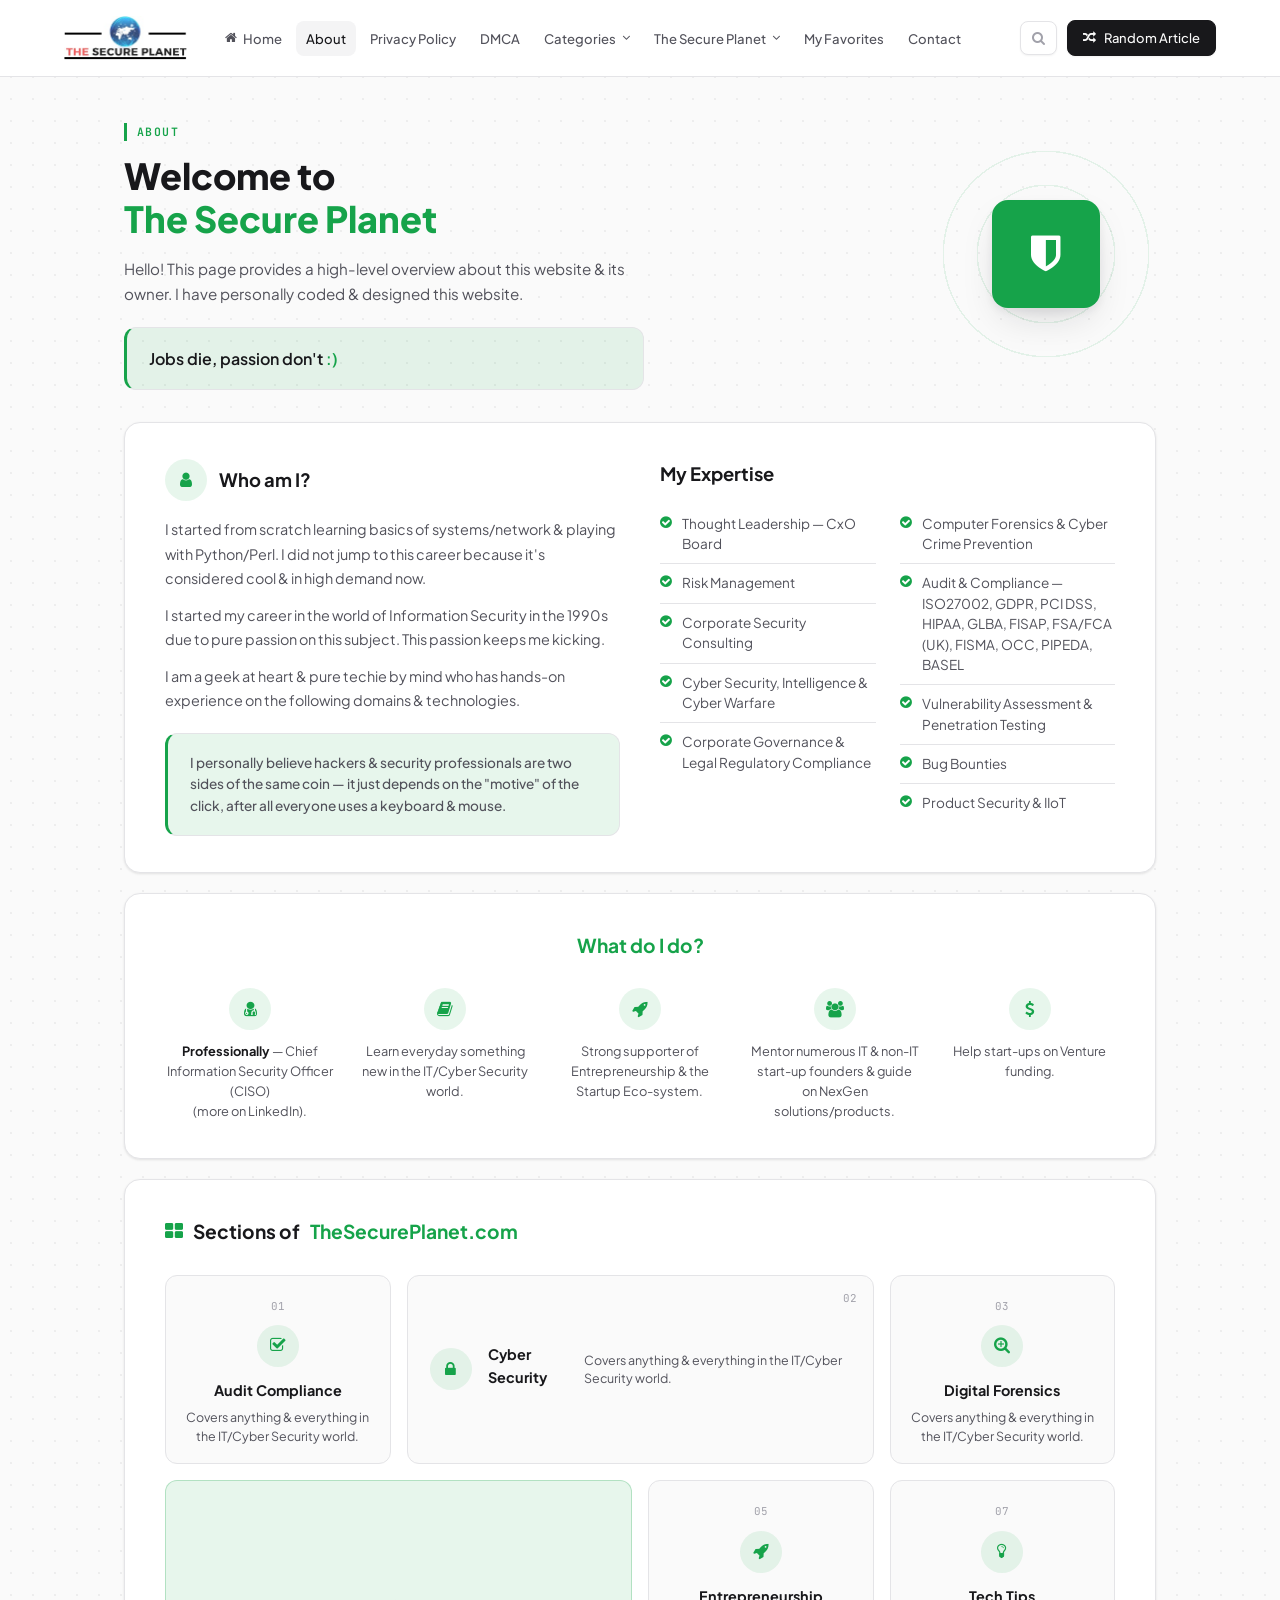
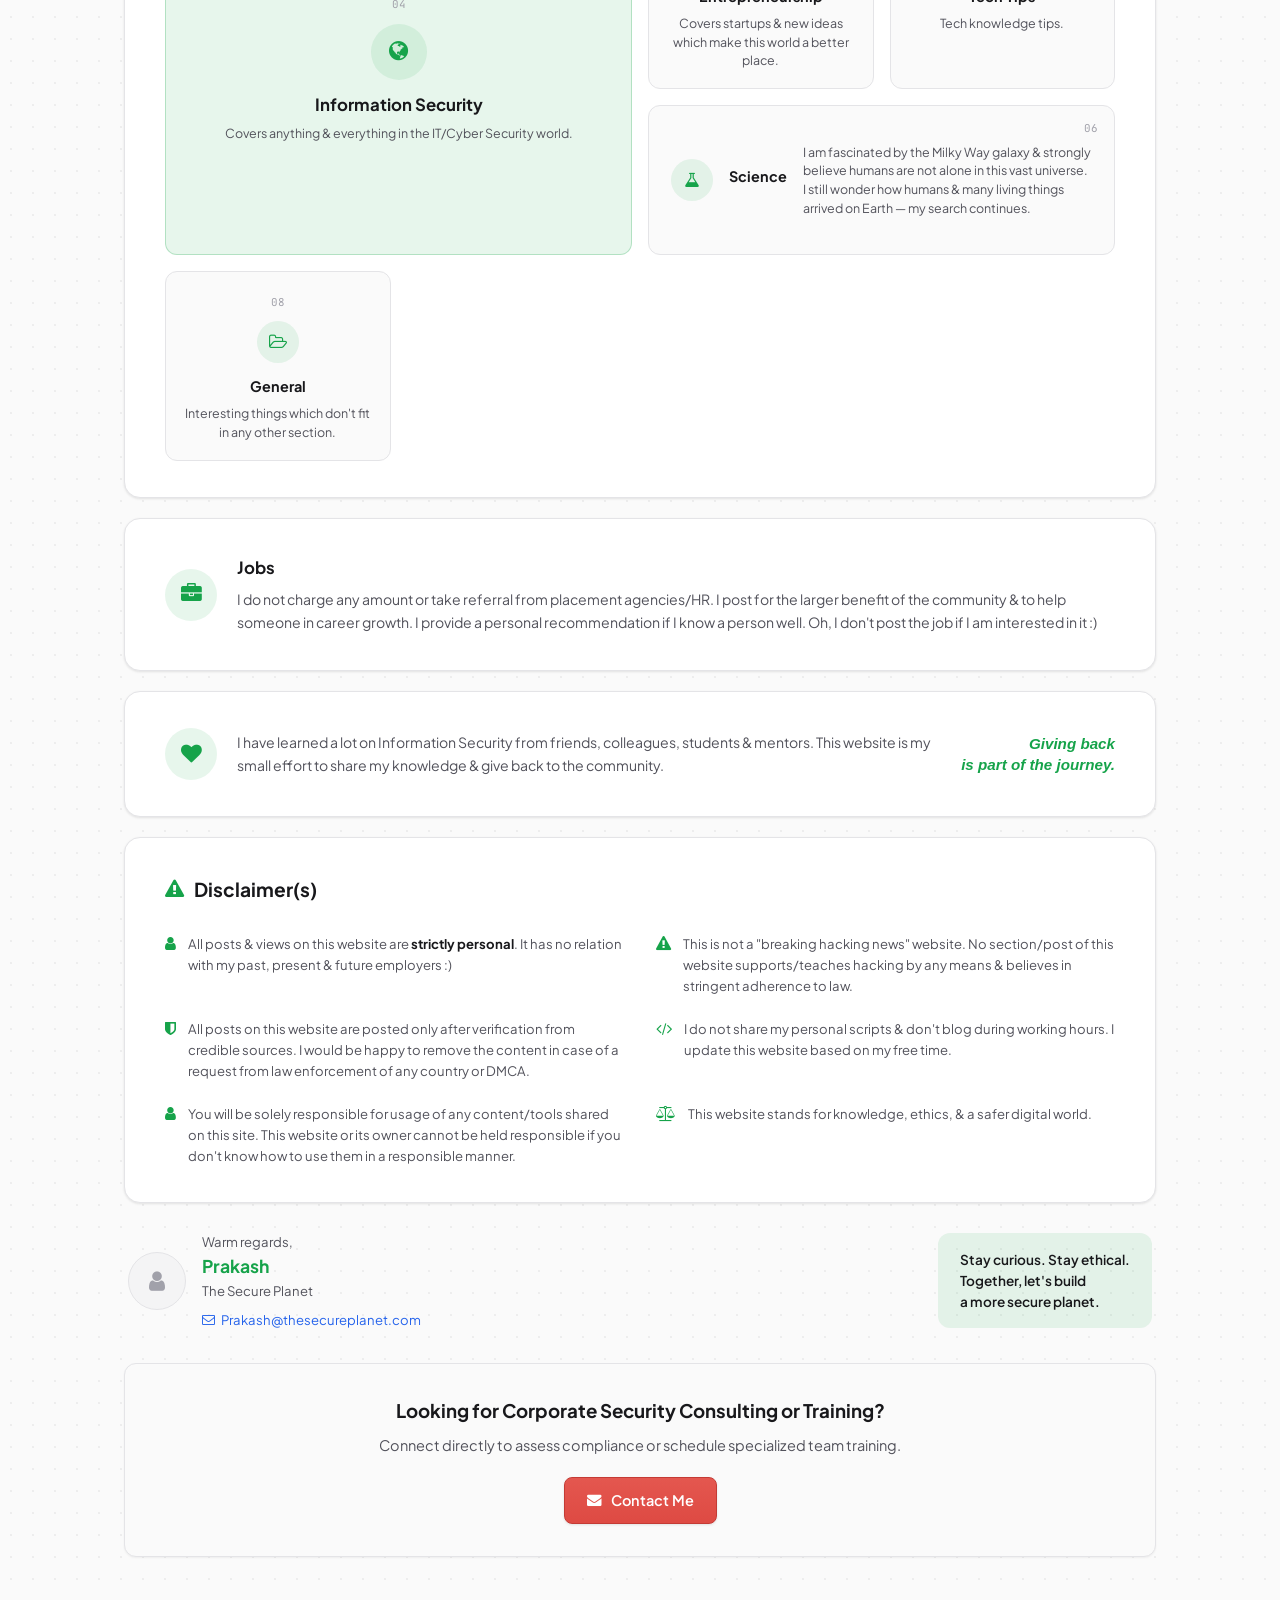
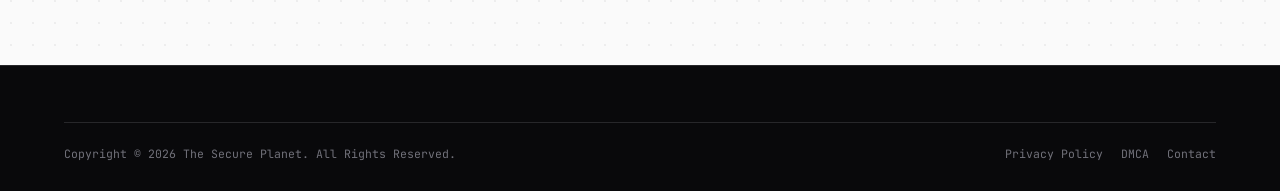
==== commit 167f0229: "Updted this" ====
--- a/about.html
+++ b/about.html
@@ -6,7 +6,7 @@
   <title>About Us — The Secure Planet</title>
   <link rel="icon" href="https://www.thesecureplanet.com/favicon.ico" />
   <link rel="stylesheet" href="https://maxcdn.bootstrapcdn.com/font-awesome/4.7.0/css/font-awesome.min.css" />
-  <link rel="stylesheet" href="css/styles.css?v=40" />
+  <link rel="stylesheet" href="css/styles.css?v=44" />
 </head>
 <body>
 
@@ -66,214 +66,228 @@
     </div>
   </header>
 
-  <!-- STATIC PAGE BODY -->
-  <main class="main-content-area">
-    <div class="container layout-grid">
-      <article class="post-content">
-        <nav class="breadcrumb">
-          <a href="index.html">Home</a>
-          <span>/</span>
-          <span style="color:var(--text-main);">About Us</span>
-        </nav>
-
-        <header class="post-header-main">
-          <h1 class="post-main-title">About</h1>
-        </header>
-
-        <div class="post-body">
+  <!-- STATIC PAGE BODY — infographic-style About page -->
+  <main class="main-content-area about-page">
+    <div class="container about-container">
+
+      <!-- HERO -->
+      <section class="about-hero">
+        <div class="about-hero-text">
+          <div class="about-eyebrow">ABOUT</div>
+          <h1 class="about-hero-title">Welcome to<br /><span>The Secure Planet</span></h1>
+          <p class="about-hero-intro">
+            Hello! This page provides a high-level overview about this website & its owner. I have personally coded & designed this website.
+          </p>
+          <blockquote class="about-pullquote">Jobs die, passion don't <span>:)</span></blockquote>
+        </div>
+        <div class="about-hero-visual" aria-hidden="true">
+          <div class="about-hero-rings"></div>
+          <div class="about-hero-plate">
+            <i class="fa fa-shield"></i>
+          </div>
+        </div>
+      </section>
+
+      <!-- WHO AM I / EXPERTISE -->
+      <section class="about-card about-whoami">
+        <div class="about-whoami-left">
+          <div class="about-card-heading">
+            <span class="about-icon-circle"><i class="fa fa-user"></i></span>
+            <h2>Who am I?</h2>
+          </div>
           <p>
-            Hello, welcome to <strong>The Secure Planet</strong>. This page provides a high-level overview about this website & its owner. I have personally coded & designed this website.
-          </p>
-
-          <h2>Who am I?</h2>
+            I started from scratch learning basics of systems/network & playing with Python/Perl. I did not jump to this career because it's considered cool & in high demand now.
+          </p>
           <p>
-            I started from scratch learning basics of systems/network & playing with Python/Perl. I did not jump to this career because it's considered cool & in high demand now. I started my career in the world of Information Security in the 1990s due to pure passion on this subject. This passion keeps me kicking.
+            I started my career in the world of Information Security in the 1990s due to pure passion on this subject. This passion keeps me kicking.
           </p>
           <p>
-            <strong>Jobs die, passion don't</strong> :)
-          </p>
+            I am a geek at heart & pure techie by mind who has hands-on experience on the following domains & technologies.
+          </p>
+          <blockquote class="about-pullquote about-pullquote--sm">
+            I personally believe hackers & security professionals are two sides of the same coin — it just depends on the "motive" of the click, after all everyone uses a keyboard & mouse.
+          </blockquote>
+        </div>
+        <div class="about-whoami-right">
+          <div class="about-card-heading">
+            <h2>My Expertise</h2>
+          </div>
+          <div class="about-expertise-grid">
+            <ul class="about-check-list">
+              <li><i class="fa fa-check-circle"></i> Thought Leadership — CxO Board</li>
+              <li><i class="fa fa-check-circle"></i> Risk Management</li>
+              <li><i class="fa fa-check-circle"></i> Corporate Security Consulting</li>
+              <li><i class="fa fa-check-circle"></i> Cyber Security, Intelligence & Cyber Warfare</li>
+              <li><i class="fa fa-check-circle"></i> Corporate Governance & Legal Regulatory Compliance</li>
+            </ul>
+            <ul class="about-check-list">
+              <li><i class="fa fa-check-circle"></i> Computer Forensics & Cyber Crime Prevention</li>
+              <li><i class="fa fa-check-circle"></i> Audit & Compliance — ISO27002, GDPR, PCI DSS, HIPAA, GLBA, FISAP, FSA/FCA (UK), FISMA, OCC, PIPEDA, BASEL</li>
+              <li><i class="fa fa-check-circle"></i> Vulnerability Assessment & Penetration Testing</li>
+              <li><i class="fa fa-check-circle"></i> Bug Bounties</li>
+              <li><i class="fa fa-check-circle"></i> Product Security & IIoT</li>
+            </ul>
+          </div>
+        </div>
+      </section>
+
+      <!-- WHAT DO I DO -->
+      <section class="about-card about-whatido">
+        <h2 class="about-section-title"><span>What do I do?</span></h2>
+        <div class="about-whatido-grid">
+          <div class="about-whatido-item">
+            <span class="about-icon-circle"><i class="fa fa-user-md"></i></span>
+            <p><strong>Professionally</strong> — Chief Information Security Officer (CISO)<br />(more on <a href="https://www.linkedin.com/in/prakashp" target="_blank">LinkedIn</a>).</p>
+          </div>
+          <div class="about-whatido-item">
+            <span class="about-icon-circle"><i class="fa fa-book"></i></span>
+            <p>Learn everyday something new in the IT/Cyber Security world.</p>
+          </div>
+          <div class="about-whatido-item">
+            <span class="about-icon-circle"><i class="fa fa-rocket"></i></span>
+            <p>Strong supporter of Entrepreneurship & the Startup Eco-system.</p>
+          </div>
+          <div class="about-whatido-item">
+            <span class="about-icon-circle"><i class="fa fa-users"></i></span>
+            <p>Mentor numerous IT & non-IT start-up founders & guide on NexGen solutions/products.</p>
+          </div>
+          <div class="about-whatido-item">
+            <span class="about-icon-circle"><i class="fa fa-usd"></i></span>
+            <p>Help start-ups on Venture funding.</p>
+          </div>
+        </div>
+      </section>
+
+      <!-- SECTIONS -->
+      <section class="about-card about-sections">
+        <h2 class="about-section-title about-section-title--left"><i class="fa fa-th-large"></i> Sections of <span>TheSecurePlanet.com</span></h2>
+        <div class="about-sections-grid">
+          <div class="about-section-card">
+            <span class="about-section-num">01</span>
+            <span class="about-icon-circle"><i class="fa fa-check-square-o"></i></span>
+            <h4>Audit Compliance</h4>
+            <p>Covers anything & everything in the IT/Cyber Security world.</p>
+          </div>
+          <div class="about-section-card">
+            <span class="about-section-num">02</span>
+            <span class="about-icon-circle"><i class="fa fa-lock"></i></span>
+            <h4>Cyber Security</h4>
+            <p>Covers anything & everything in the IT/Cyber Security world.</p>
+          </div>
+          <div class="about-section-card">
+            <span class="about-section-num">03</span>
+            <span class="about-icon-circle"><i class="fa fa-search-plus"></i></span>
+            <h4>Digital Forensics</h4>
+            <p>Covers anything & everything in the IT/Cyber Security world.</p>
+          </div>
+          <div class="about-section-card">
+            <span class="about-section-num">04</span>
+            <span class="about-icon-circle"><i class="fa fa-globe"></i></span>
+            <h4>Information Security</h4>
+            <p>Covers anything & everything in the IT/Cyber Security world.</p>
+          </div>
+          <div class="about-section-card">
+            <span class="about-section-num">05</span>
+            <span class="about-icon-circle"><i class="fa fa-rocket"></i></span>
+            <h4>Entrepreneurship</h4>
+            <p>Covers startups & new ideas which make this world a better place.</p>
+          </div>
+          <div class="about-section-card">
+            <span class="about-section-num">06</span>
+            <span class="about-icon-circle"><i class="fa fa-flask"></i></span>
+            <h4>Science</h4>
+            <p>I am fascinated by the Milky Way galaxy & strongly believe humans are not alone in this vast universe. I still wonder how humans & many living things arrived on Earth — my search continues.</p>
+          </div>
+          <div class="about-section-card">
+            <span class="about-section-num">07</span>
+            <span class="about-icon-circle"><i class="fa fa-lightbulb-o"></i></span>
+            <h4>Tech Tips</h4>
+            <p>Tech knowledge tips.</p>
+          </div>
+          <div class="about-section-card">
+            <span class="about-section-num">08</span>
+            <span class="about-icon-circle"><i class="fa fa-folder-open-o"></i></span>
+            <h4>General</h4>
+            <p>Interesting things which don't fit in any other section.</p>
+          </div>
+        </div>
+      </section>
+
+      <!-- JOBS -->
+      <section class="about-card about-jobs">
+        <span class="about-icon-circle about-icon-circle--lg"><i class="fa fa-briefcase"></i></span>
+        <div>
+          <h3>Jobs</h3>
           <p>
-            I am a geek at heart & pure techie by mind who has hands-on experience on the following domains & technologies. I personally believe hackers & security professionals are two sides of the same coin — it just depends on the "motive" of the click, after all everyone uses a keyboard & mouse.
-          </p>
-
-          <div class="expertise-pills">
-            <span class="category-tag">Thought Leadership — CxO Board</span>
-            <span class="category-tag">Risk Management</span>
-            <span class="category-tag">Corporate Security Consulting</span>
-            <span class="category-tag">Cyber Security, Intelligence & Cyber Warfare</span>
-            <span class="category-tag">Corporate Governance & Legal Regulatory Compliance</span>
-            <span class="category-tag">Computer Forensics & Cyber Crime Prevention</span>
-            <span class="category-tag">Audit & Compliance — ISO27002, GDPR, PCI DSS, HIPAA, GLBA, FISAP, FSA/FCA, FISMA, OCC, PIPEDA, BASEL</span>
-            <span class="category-tag">Vulnerability Assessment & Penetration Testing</span>
-            <span class="category-tag">Bug Bounties</span>
-            <span class="category-tag">Product Security & IIoT</span>
-          </div>
-
-          <h2>What do I do?</h2>
-          <ul>
-            <li><strong>Professionally</strong> — Chief Information Security Officer (CISO) (more on <a href="https://www.linkedin.com/in/prakashp" target="_blank">LinkedIn</a>).</li>
-            <li>Learn everyday something new in the IT/Cyber Security world.</li>
-            <li>Strong supporter of Entrepreneurship & the Startup Eco-system.</li>
-            <li>Mentor numerous IT & non-IT start-up founders & guide on NexGen solutions/products.</li>
-            <li>Help start-ups on Venture funding.</li>
-          </ul>
-
-          <h2>Sections of TheSecurePlanet.com</h2>
-          <dl class="about-sections-list">
-            <div class="about-section-row">
-              <dt>Audit Compliance, Cyber Security, Digital Forensics, Information Security</dt>
-              <dd>Covers anything & everything in the IT/Cyber Security world.</dd>
-            </div>
-            <div class="about-section-row">
-              <dt>Entrepreneurship</dt>
-              <dd>Covers startups & new ideas which make this world a better place.</dd>
-            </div>
-            <div class="about-section-row">
-              <dt>General</dt>
-              <dd>Interesting things which don't fit in any other section.</dd>
-            </div>
-            <div class="about-section-row">
-              <dt>Science</dt>
-              <dd>I am fascinated by the Milky Way galaxy & strongly believe humans are not alone in this vast universe. I still wonder how humans & many living things arrived on Earth — my search continues.</dd>
-            </div>
-            <div class="about-section-row">
-              <dt>Tech Tips</dt>
-              <dd>Tech knowledge tips.</dd>
-            </div>
-            <div class="about-section-row">
-              <dt>Jobs</dt>
-              <dd>I do not charge any amount or take referral from placement agencies/HR. I post for the larger benefit of the community & to help someone in career growth. I provide a personal recommendation if I know a person well. Oh, I don't post the job if I am interested in it :)</dd>
-            </div>
-          </dl>
-
-          <p>
-            I have learned a lot on Information Security from friends, colleagues, students & mentors. This website is my small effort to share my knowledge & give back to the community.
-          </p>
-
-          <div class="disclaimer-box">
-            <h3><i class="fa fa-exclamation-triangle"></i> Disclaimer(s)</h3>
-            <ul>
-              <li>All posts & views on this website are <strong>strictly personal</strong>. It has no relation with my past, present & future employers :)</li>
-              <li>This is not a "breaking hacking news" website. No section/post of this website supports/teaches hacking by any means & believes in stringent adherence to law.</li>
-              <li>All posts on this website are posted only after verification from credible sources. I would be happy to remove the content in case of a request from law enforcement of any country or DMCA.</li>
-              <li>I do not share my personal scripts & don't blog during working hours. I update this website based on my free time.</li>
-              <li>You will be solely responsible for usage of any content/tools shared on this site. This website or its owner cannot be held responsible if you don't know how to use them in a responsible manner.</li>
-            </ul>
-          </div>
-
-          <div class="about-signoff">
-            Warm regards,<br />
-            <strong>Prakash</strong><br />
-            The Secure Planet<br />
-            <a href="mailto:Prakash@thesecureplanet.com">Prakash@thesecureplanet.com</a>
-          </div>
-
-          <div class="download-cta-box" style="margin-top:40px;">
-            <h3>Looking for Corporate Security Consulting or Training?</h3>
-            <p>Connect directly to assess compliance or schedule specialized team training.</p>
-            <a href="contact.html" class="btn-primary">
-              <i class="fa fa-envelope"></i> Contact Me
-            </a>
-          </div>
-        </div>
-      </article>
-
-      <aside class="sidebar">
-        <div class="sidebar-widget">
-          <h3 class="widget-title"><span><i class="fa fa-share-alt"></i> Connect With Us</span></h3>
-          <div class="social-grid">
-            <a href="https://www.twitter.com/TheSecurePlanet" target="_blank" class="social-tile social-twitter">
-              <i class="fa fa-twitter"></i> Twitter
-            </a>
-            <a href="https://goo.gl/t3DX3D" target="_blank" class="social-tile social-youtube">
-              <i class="fa fa-youtube-play"></i> YouTube
-            </a>
-            <a href="https://www.linkedin.com/in/prakashp" target="_blank" class="social-tile social-linkedin">
-              <i class="fa fa-linkedin"></i> LinkedIn
-            </a>
-            <a href="https://feeds.feedburner.com/TheSecurePlanet" target="_blank" class="social-tile social-rss">
-              <i class="fa fa-rss"></i> RSS Feed
-            </a>
-          </div>
-        </div>
-
-        <!-- Popular Posts -->
-        <div class="sidebar-widget">
-          <h3 class="widget-title">
-            <span><i class="fa fa-fire"></i> Popular Articles</span>
-          </h3>
-          <div class="popular-list">
-
-            <a href="https://www.thesecureplanet.com/2017/12/microsoft-analyze-memory-corruption-bugs.html" class="popular-item">
-              <span class="popular-rank">01</span>
-              <div class="popular-info">
-                <h4 class="popular-title">Microsoft - Analyze Memory Corruption Bugs</h4>
-                <span class="popular-meta"><i class="fa fa-clock-o"></i> Dec 18, 2017</span>
-              </div>
-            </a>
-
-            <a href="https://www.thesecureplanet.com/2018/06/free-web-application-security-scanner.html" class="popular-item">
-              <span class="popular-rank">02</span>
-              <div class="popular-info">
-                <h4 class="popular-title">Free Web Application Security Scanner</h4>
-                <span class="popular-meta"><i class="fa fa-clock-o"></i> Jun 04, 2018</span>
-              </div>
-            </a>
-
-            <a href="https://www.thesecureplanet.com/2020/05/thesecureplanetcom-exclusive-online.html" class="popular-item">
-              <span class="popular-rank">03</span>
-              <div class="popular-info">
-                <h4 class="popular-title">Online Learning Goldmine - 100+ FREE Online courses</h4>
-                <span class="popular-meta"><i class="fa fa-clock-o"></i> May 15, 2020</span>
-              </div>
-            </a>
-
-            <a href="https://www.thesecureplanet.com/2020/05/free-iso-international-organization-for.html" class="popular-item">
-              <span class="popular-rank">04</span>
-              <div class="popular-info">
-                <h4 class="popular-title">FREE ISO (International Organization for Standardization) Standards</h4>
-                <span class="popular-meta"><i class="fa fa-clock-o"></i> May 10, 2020</span>
-              </div>
-            </a>
-
-            <a href="https://www.thesecureplanet.com/2020/04/free-online-courses-amazon-aws-iot.html" class="popular-item">
-              <span class="popular-rank">05</span>
-              <div class="popular-info">
-                <h4 class="popular-title">Free Online Courses - Amazon - AWS & IoT Security</h4>
-                <span class="popular-meta"><i class="fa fa-clock-o"></i> Apr 22, 2020</span>
-              </div>
-            </a>
-
-            <a href="https://www.thesecureplanet.com/2021/10/india-government-releases-guideline-for.html" class="popular-item">
-              <span class="popular-rank">06</span>
-              <div class="popular-info">
-                <h4 class="popular-title">India - Government releases guideline for the Cyber Security in Power Sector</h4>
-                <span class="popular-meta"><i class="fa fa-clock-o"></i> Oct 28, 2021</span>
-              </div>
-            </a>
-
-          </div>
-        </div>
-
-        <!-- Categories Cloud -->
-        <div class="sidebar-widget">
-          <h3 class="widget-title">
-            <span><i class="fa fa-tags"></i> Categories</span>
-          </h3>
-          <div class="categories-cloud">
-            <a href="https://www.thesecureplanet.com/search/label/Information%20Security" class="category-tag">Information Security</a>
-            <a href="https://www.thesecureplanet.com/search/label/Audit%20Compliance" class="category-tag">Audit Compliance</a>
-            <a href="https://www.thesecureplanet.com/search/label/Cyber%20Security" class="category-tag">Cyber Security</a>
-            <a href="https://www.thesecureplanet.com/search/label/Digital%20Forensics" class="category-tag">Digital Forensics</a>
-            <a href="https://www.thesecureplanet.com/search/label/Tech%20Tips" class="category-tag">Tech Tips</a>
-            <a href="https://www.thesecureplanet.com/search/label/Entrepreneurship" class="category-tag">Entrepreneurship</a>
-            <a href="https://www.thesecureplanet.com/search/label/Science" class="category-tag">Science</a>
-            <a href="https://www.thesecureplanet.com/search/label/General" class="category-tag">General</a>
-            <a href="https://www.thesecureplanet.com/search/label/Jobs" class="category-tag">Jobs</a>
-          </div>
-        </div>
-
-      </aside>
+            I do not charge any amount or take referral from placement agencies/HR. I post for the larger benefit of the community & to help someone in career growth. I provide a personal recommendation if I know a person well. Oh, I don't post the job if I am interested in it :)
+          </p>
+        </div>
+      </section>
+
+      <!-- GIVING BACK -->
+      <section class="about-card about-giving">
+        <span class="about-icon-circle about-icon-circle--lg"><i class="fa fa-heart"></i></span>
+        <p>
+          I have learned a lot on Information Security from friends, colleagues, students & mentors. This website is my small effort to share my knowledge & give back to the community.
+        </p>
+        <div class="about-giving-tagline">Giving back<br />is part of the journey.</div>
+      </section>
+
+      <!-- DISCLAIMERS -->
+      <section class="about-card about-disclaimer">
+        <h2 class="about-section-title about-section-title--left"><i class="fa fa-exclamation-triangle"></i> Disclaimer(s)</h2>
+        <div class="about-disclaimer-grid">
+          <div class="about-disclaimer-item">
+            <i class="fa fa-user"></i>
+            <p>All posts & views on this website are <strong>strictly personal</strong>. It has no relation with my past, present & future employers :)</p>
+          </div>
+          <div class="about-disclaimer-item">
+            <i class="fa fa-exclamation-triangle"></i>
+            <p>This is not a "breaking hacking news" website. No section/post of this website supports/teaches hacking by any means & believes in stringent adherence to law.</p>
+          </div>
+          <div class="about-disclaimer-item">
+            <i class="fa fa-shield"></i>
+            <p>All posts on this website are posted only after verification from credible sources. I would be happy to remove the content in case of a request from law enforcement of any country or DMCA.</p>
+          </div>
+          <div class="about-disclaimer-item">
+            <i class="fa fa-code"></i>
+            <p>I do not share my personal scripts & don't blog during working hours. I update this website based on my free time.</p>
+          </div>
+          <div class="about-disclaimer-item">
+            <i class="fa fa-user"></i>
+            <p>You will be solely responsible for usage of any content/tools shared on this site. This website or its owner cannot be held responsible if you don't know how to use them in a responsible manner.</p>
+          </div>
+          <div class="about-disclaimer-item">
+            <i class="fa fa-balance-scale"></i>
+            <p>This website stands for knowledge, ethics, & a safer digital world.</p>
+          </div>
+        </div>
+      </section>
+
+      <!-- SIGNOFF -->
+      <section class="about-signoff-band">
+        <div class="about-signoff-left">
+          <span class="about-avatar"><i class="fa fa-user"></i></span>
+          <div>
+            <div class="about-signoff-greeting">Warm regards,</div>
+            <div class="about-signoff-name">Prakash</div>
+            <div class="about-signoff-brand">The Secure Planet</div>
+            <a href="mailto:Prakash@thesecureplanet.com" class="about-signoff-email"><i class="fa fa-envelope-o"></i> Prakash@thesecureplanet.com</a>
+          </div>
+        </div>
+        <div class="about-signoff-right">
+          Stay curious. Stay ethical.<br />Together, let's build<br />a more secure planet.
+        </div>
+      </section>
+
+      <div class="download-cta-box" style="margin-top:8px;">
+        <h3>Looking for Corporate Security Consulting or Training?</h3>
+        <p>Connect directly to assess compliance or schedule specialized team training.</p>
+        <a href="contact.html" class="btn-primary">
+          <i class="fa fa-envelope"></i> Contact Me
+        </a>
+      </div>
+
     </div>
   </main>
 
--- a/css/styles.css
+++ b/css/styles.css
@@ -1828,6 +1828,468 @@
 @media (max-width: 640px) {
   .about-sections-list .about-section-row { flex-direction: column; gap: 4px; }
   .about-sections-list dt { flex: none; }
+}
+
+/* ==========================================================================
+   ABOUT PAGE — infographic-style layout
+   ========================================================================== */
+.about-container {
+  max-width: 1080px;
+  display: flex;
+  flex-direction: column;
+  gap: 20px;
+}
+
+.about-card {
+  background: var(--bg-surface);
+  border: 1px solid var(--border-subtle);
+  border-radius: var(--radius-lg);
+  box-shadow: var(--shadow-sm);
+  padding: 36px 40px;
+}
+
+.about-icon-circle {
+  width: 42px;
+  height: 42px;
+  flex-shrink: 0;
+  display: flex;
+  align-items: center;
+  justify-content: center;
+  border-radius: var(--radius-pill);
+  background: var(--hp-green-soft);
+  color: var(--hp-green);
+  font-size: 1.05rem;
+}
+
+.about-icon-circle--lg { width: 52px; height: 52px; font-size: 1.3rem; }
+
+/* Hero */
+.about-hero {
+  display: flex;
+  align-items: center;
+  justify-content: space-between;
+  gap: 40px;
+  padding: 8px 0 12px;
+}
+
+.about-hero-text { max-width: 520px; }
+
+.about-eyebrow {
+  display: inline-block;
+  font-family: var(--font-mono);
+  font-size: 0.72rem;
+  font-weight: 600;
+  letter-spacing: 0.12em;
+  color: var(--hp-green);
+  border-left: 3px solid var(--hp-green);
+  padding-left: 10px;
+  margin-bottom: 14px;
+}
+
+.about-hero-title {
+  font-size: 2.25rem;
+  font-weight: 800;
+  line-height: 1.18;
+  color: var(--text-main);
+  margin: 0 0 16px;
+}
+
+.about-hero-title span { color: var(--hp-green); }
+
+.about-hero-intro {
+  color: var(--text-secondary);
+  font-size: 0.95rem;
+  line-height: 1.65;
+  margin: 0 0 20px;
+}
+
+.about-pullquote {
+  position: relative;
+  margin: 0;
+  padding: 18px 22px;
+  background: var(--hp-green-soft);
+  border: 1px solid var(--border-subtle);
+  border-left: 3px solid var(--hp-green);
+  border-radius: var(--radius-md);
+  font-weight: 600;
+  font-size: 1rem;
+  color: var(--text-main);
+  font-style: normal;
+}
+
+.about-pullquote span { color: var(--hp-green); }
+
+.about-pullquote--sm {
+  margin-top: 20px;
+  font-weight: 500;
+  font-size: 0.85rem;
+  line-height: 1.6;
+  color: var(--text-secondary);
+}
+
+.about-hero-visual {
+  position: relative;
+  width: 220px;
+  height: 220px;
+  flex-shrink: 0;
+  display: flex;
+  align-items: center;
+  justify-content: center;
+}
+
+.about-hero-rings {
+  position: absolute;
+  inset: 0;
+  border-radius: 50%;
+  background:
+    repeating-radial-gradient(circle at center, var(--hp-green-glow) 0 1.5px, transparent 1.5px 34px);
+  opacity: 0.55;
+  -webkit-mask-image: radial-gradient(circle, #000 68%, transparent 72%);
+  mask-image: radial-gradient(circle, #000 68%, transparent 72%);
+}
+
+.about-hero-plate {
+  position: relative;
+  width: 108px;
+  height: 108px;
+  display: flex;
+  align-items: center;
+  justify-content: center;
+  border-radius: var(--radius-lg);
+  background: var(--hp-green);
+  color: #fff;
+  font-size: 2.6rem;
+  box-shadow: var(--shadow-lg);
+}
+
+/* Section headings shared */
+.about-card-heading {
+  display: flex;
+  align-items: center;
+  gap: 12px;
+  margin-bottom: 16px;
+}
+
+.about-card-heading h2 {
+  font-size: 1.15rem;
+  font-weight: 700;
+  color: var(--text-main);
+  margin: 0;
+}
+
+.about-section-title {
+  text-align: center;
+  font-size: 1.2rem;
+  font-weight: 700;
+  color: var(--text-main);
+  margin: 0 0 28px;
+}
+
+.about-section-title span { color: var(--hp-green); }
+
+.about-section-title--left {
+  text-align: left;
+  display: flex;
+  align-items: center;
+  gap: 10px;
+}
+
+.about-section-title--left i { color: var(--hp-green); }
+
+/* Who am I / Expertise */
+.about-whoami {
+  display: grid;
+  grid-template-columns: 1fr 1fr;
+  gap: 40px;
+}
+
+.about-whoami-left p {
+  color: var(--text-secondary);
+  font-size: 0.9rem;
+  line-height: 1.7;
+  margin: 0 0 12px;
+}
+
+.about-expertise-grid {
+  display: grid;
+  grid-template-columns: 1fr 1fr;
+  gap: 0 24px;
+}
+
+.about-check-list { list-style: none; margin: 0; padding: 0; }
+
+.about-check-list li {
+  display: flex;
+  align-items: flex-start;
+  gap: 10px;
+  font-size: 0.85rem;
+  color: var(--text-secondary);
+  line-height: 1.5;
+  padding: 9px 0;
+  border-bottom: 1px solid var(--border-subtle);
+}
+
+.about-check-list li:last-child { border-bottom: none; }
+
+.about-check-list i { color: var(--hp-green); margin-top: 2px; flex-shrink: 0; }
+
+/* What do I do */
+.about-whatido-grid {
+  display: grid;
+  grid-template-columns: repeat(5, 1fr);
+  gap: 24px;
+}
+
+.about-whatido-item {
+  display: flex;
+  flex-direction: column;
+  align-items: center;
+  text-align: center;
+  gap: 12px;
+}
+
+.about-whatido-item p {
+  font-size: 0.8rem;
+  color: var(--text-secondary);
+  line-height: 1.55;
+  margin: 0;
+}
+
+.about-whatido-item strong { color: var(--text-main); }
+
+/* Sections grid */
+/* Bento grid — asymmetric tile sizes: Information Security is the big
+   2x2 flagship tile; Cyber Security & Science are wide 2x1 tiles; the
+   rest are plain 1x1 cells. `dense` auto-flow backfills any holes left
+   by the big/wide tiles, so it stays gap-free as cards are added. Card
+   order in the DOM stays 01..08 (numbered) — visual position may shuffle. */
+.about-sections-grid {
+  display: grid;
+  grid-template-columns: repeat(4, 1fr);
+  gap: 16px;
+}
+
+@media (min-width: 901px) {
+  .about-sections-grid {
+    grid-auto-rows: minmax(150px, auto);
+    grid-auto-flow: dense;
+  }
+
+  .about-section-card:nth-child(4) { grid-column: span 2; grid-row: span 2; }
+  .about-section-card:nth-child(2),
+  .about-section-card:nth-child(6) { grid-column: span 2; }
+}
+
+.about-section-card {
+  position: relative;
+  display: flex;
+  flex-direction: column;
+  align-items: center;
+  background: var(--bg-root);
+  border: 1px solid var(--border-subtle);
+  border-radius: var(--radius-md);
+  padding: 22px 18px 18px;
+  text-align: center;
+}
+
+/* Featured tile — Information Security, the 2x2 flagship */
+.about-section-card:nth-child(4) {
+  justify-content: center;
+  background: var(--hp-green-soft);
+  border-color: rgba(22, 163, 74, 0.25);
+}
+
+.about-section-card:nth-child(4) .about-icon-circle {
+  width: 56px;
+  height: 56px;
+  font-size: 1.4rem;
+}
+
+.about-section-card:nth-child(4) h4 { font-size: 1.05rem; }
+
+/* Wide tiles — Cyber Security & Science, laid out horizontally */
+.about-section-card:nth-child(2),
+.about-section-card:nth-child(6) {
+  flex-direction: row;
+  align-items: center;
+  text-align: left;
+  gap: 16px;
+  padding: 20px 22px;
+}
+
+.about-section-card:nth-child(2) .about-icon-circle,
+.about-section-card:nth-child(6) .about-icon-circle {
+  margin: 0;
+  flex-shrink: 0;
+}
+
+.about-section-card:nth-child(2) .about-section-num,
+.about-section-card:nth-child(6) .about-section-num {
+  position: absolute;
+  top: 14px;
+  right: 16px;
+  margin: 0;
+}
+
+.about-section-num {
+  display: block;
+  font-family: var(--font-mono);
+  font-size: 0.68rem;
+  color: var(--text-muted);
+  margin-bottom: 10px;
+}
+
+.about-section-card .about-icon-circle { margin: 0 auto 12px; }
+
+.about-section-card h4 {
+  font-size: 0.9rem;
+  font-weight: 700;
+  color: var(--text-main);
+  margin: 0 0 6px;
+}
+
+.about-section-card p {
+  font-size: 0.78rem;
+  color: var(--text-secondary);
+  line-height: 1.5;
+  margin: 0;
+}
+
+/* Jobs / Giving back */
+.about-jobs,
+.about-giving {
+  display: flex;
+  align-items: center;
+  gap: 20px;
+}
+
+.about-jobs h3 {
+  font-size: 1.05rem;
+  font-weight: 700;
+  color: var(--text-main);
+  margin: 0 0 6px;
+}
+
+.about-jobs p,
+.about-giving p {
+  font-size: 0.88rem;
+  color: var(--text-secondary);
+  line-height: 1.65;
+  margin: 0;
+}
+
+.about-giving p { flex: 1; }
+
+.about-giving-tagline {
+  flex-shrink: 0;
+  font-family: var(--font-heading);
+  font-style: italic;
+  font-weight: 600;
+  font-size: 0.95rem;
+  color: var(--hp-green);
+  text-align: right;
+  line-height: 1.4;
+}
+
+/* Disclaimers */
+.about-disclaimer-grid {
+  display: grid;
+  grid-template-columns: 1fr 1fr;
+  gap: 22px 32px;
+}
+
+.about-disclaimer-item {
+  display: flex;
+  align-items: flex-start;
+  gap: 12px;
+}
+
+.about-disclaimer-item i {
+  color: var(--hp-green);
+  font-size: 0.95rem;
+  margin-top: 3px;
+  flex-shrink: 0;
+}
+
+.about-disclaimer-item p {
+  font-size: 0.82rem;
+  color: var(--text-secondary);
+  line-height: 1.6;
+  margin: 0;
+}
+
+.about-disclaimer-item strong { color: var(--text-main); }
+
+/* Signoff band */
+.about-signoff-band {
+  display: flex;
+  align-items: center;
+  justify-content: space-between;
+  gap: 24px;
+  flex-wrap: wrap;
+  padding: 8px 4px 4px;
+}
+
+.about-signoff-left {
+  display: flex;
+  align-items: center;
+  gap: 16px;
+}
+
+.about-avatar {
+  width: 58px;
+  height: 58px;
+  flex-shrink: 0;
+  display: flex;
+  align-items: center;
+  justify-content: center;
+  border-radius: 50%;
+  background: var(--bg-inset);
+  border: 1px solid var(--border-subtle);
+  color: var(--text-muted);
+  font-size: 1.4rem;
+}
+
+.about-signoff-greeting { font-size: 0.82rem; color: var(--text-secondary); }
+.about-signoff-name { font-size: 1.1rem; font-weight: 700; color: var(--hp-green); }
+.about-signoff-brand { font-size: 0.82rem; color: var(--text-secondary); margin-bottom: 4px; }
+
+.about-signoff-email {
+  display: inline-flex;
+  align-items: center;
+  gap: 6px;
+  font-size: 0.82rem;
+  color: var(--brand-blue);
+}
+
+.about-signoff-right {
+  background: var(--hp-green-soft);
+  border-radius: var(--radius-md);
+  padding: 16px 22px;
+  font-size: 0.85rem;
+  font-weight: 600;
+  color: var(--text-main);
+  line-height: 1.55;
+}
+
+@media (max-width: 900px) {
+  .about-hero { flex-direction: column-reverse; text-align: center; }
+  .about-hero-text { max-width: 100%; }
+  .about-hero-title { font-size: 1.9rem; }
+  .about-whoami { grid-template-columns: 1fr; }
+  .about-whatido-grid { grid-template-columns: repeat(2, 1fr); }
+  .about-sections-grid { grid-template-columns: repeat(2, 1fr); }
+  .about-disclaimer-grid { grid-template-columns: 1fr; }
+  .about-jobs, .about-giving { flex-direction: column; align-items: flex-start; text-align: left; }
+  .about-giving-tagline { text-align: left; }
+  .about-signoff-band { flex-direction: column; align-items: flex-start; }
+}
+
+@media (max-width: 560px) {
+  .about-card { padding: 24px 20px; }
+  .about-expertise-grid { grid-template-columns: 1fr; }
+  .about-whatido-grid { grid-template-columns: 1fr 1fr; }
+  .about-sections-grid { grid-template-columns: 1fr; }
 }
 
 /* Primary button */
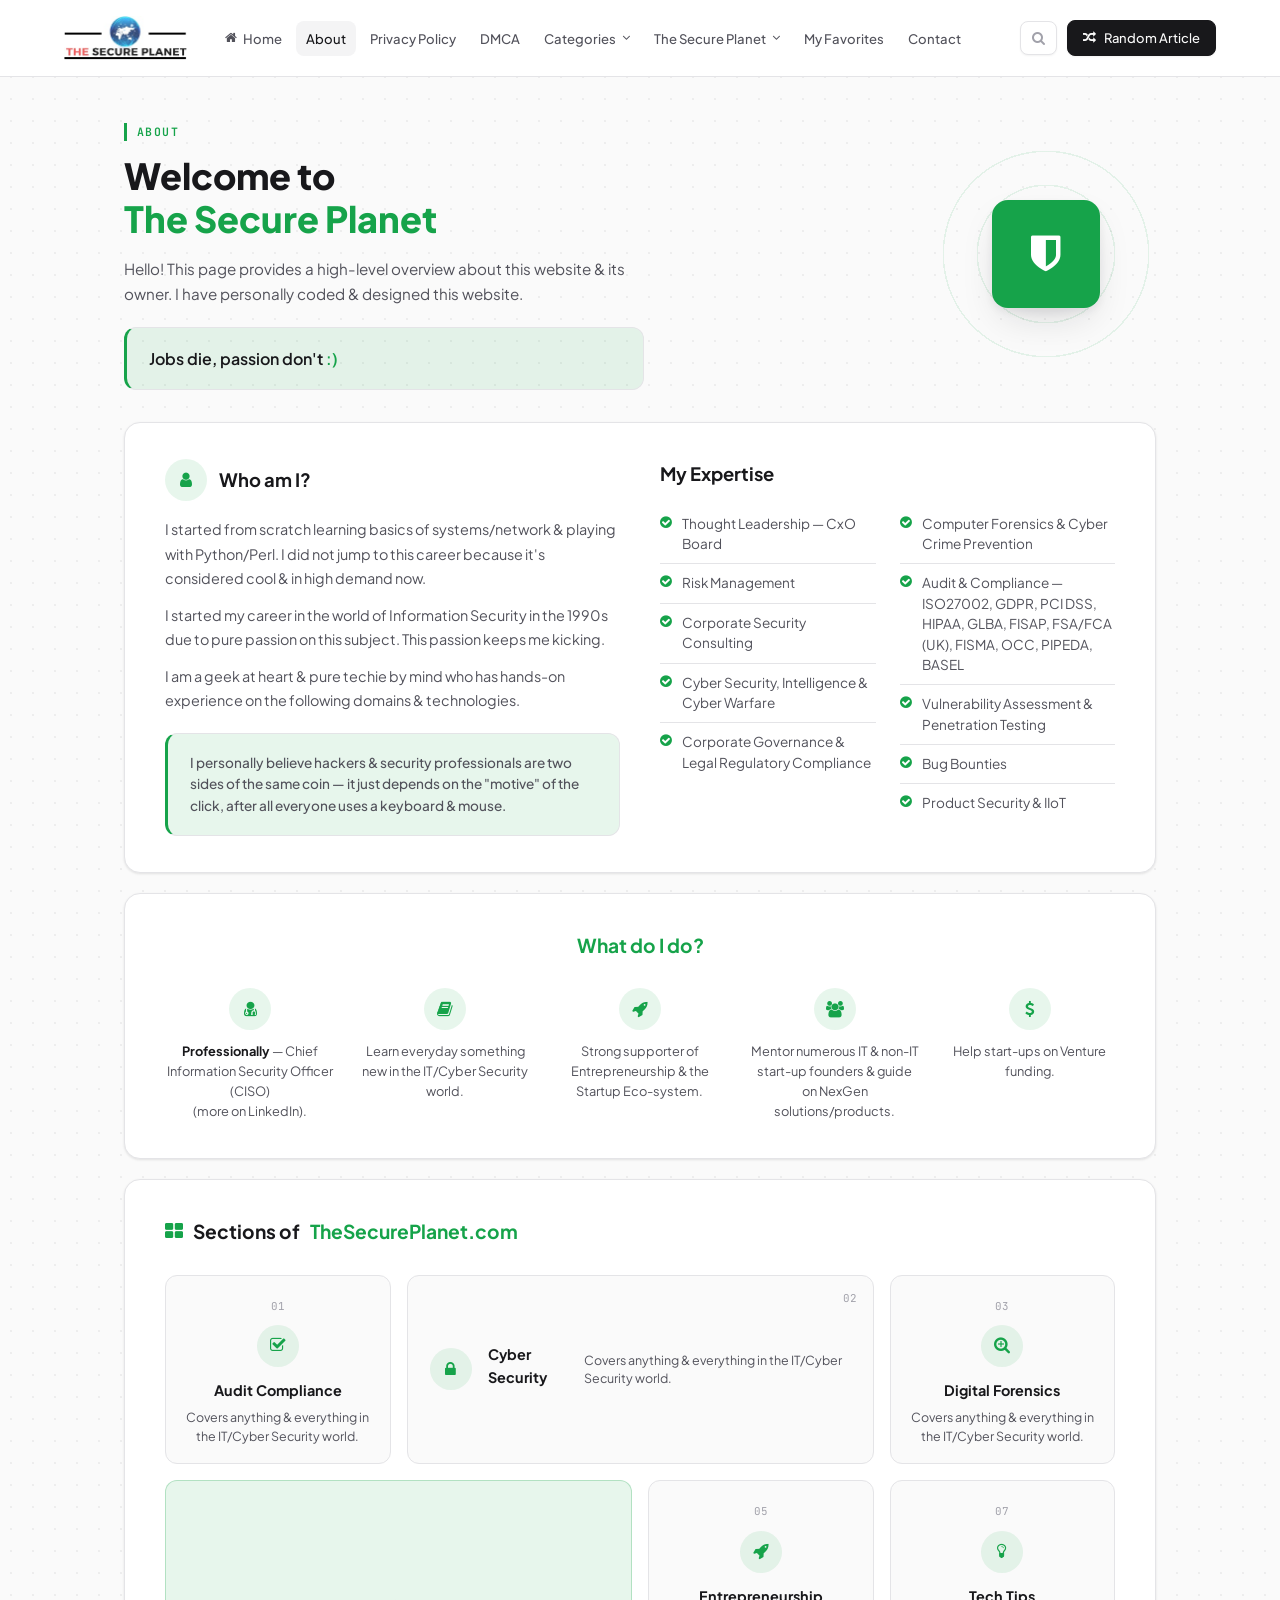
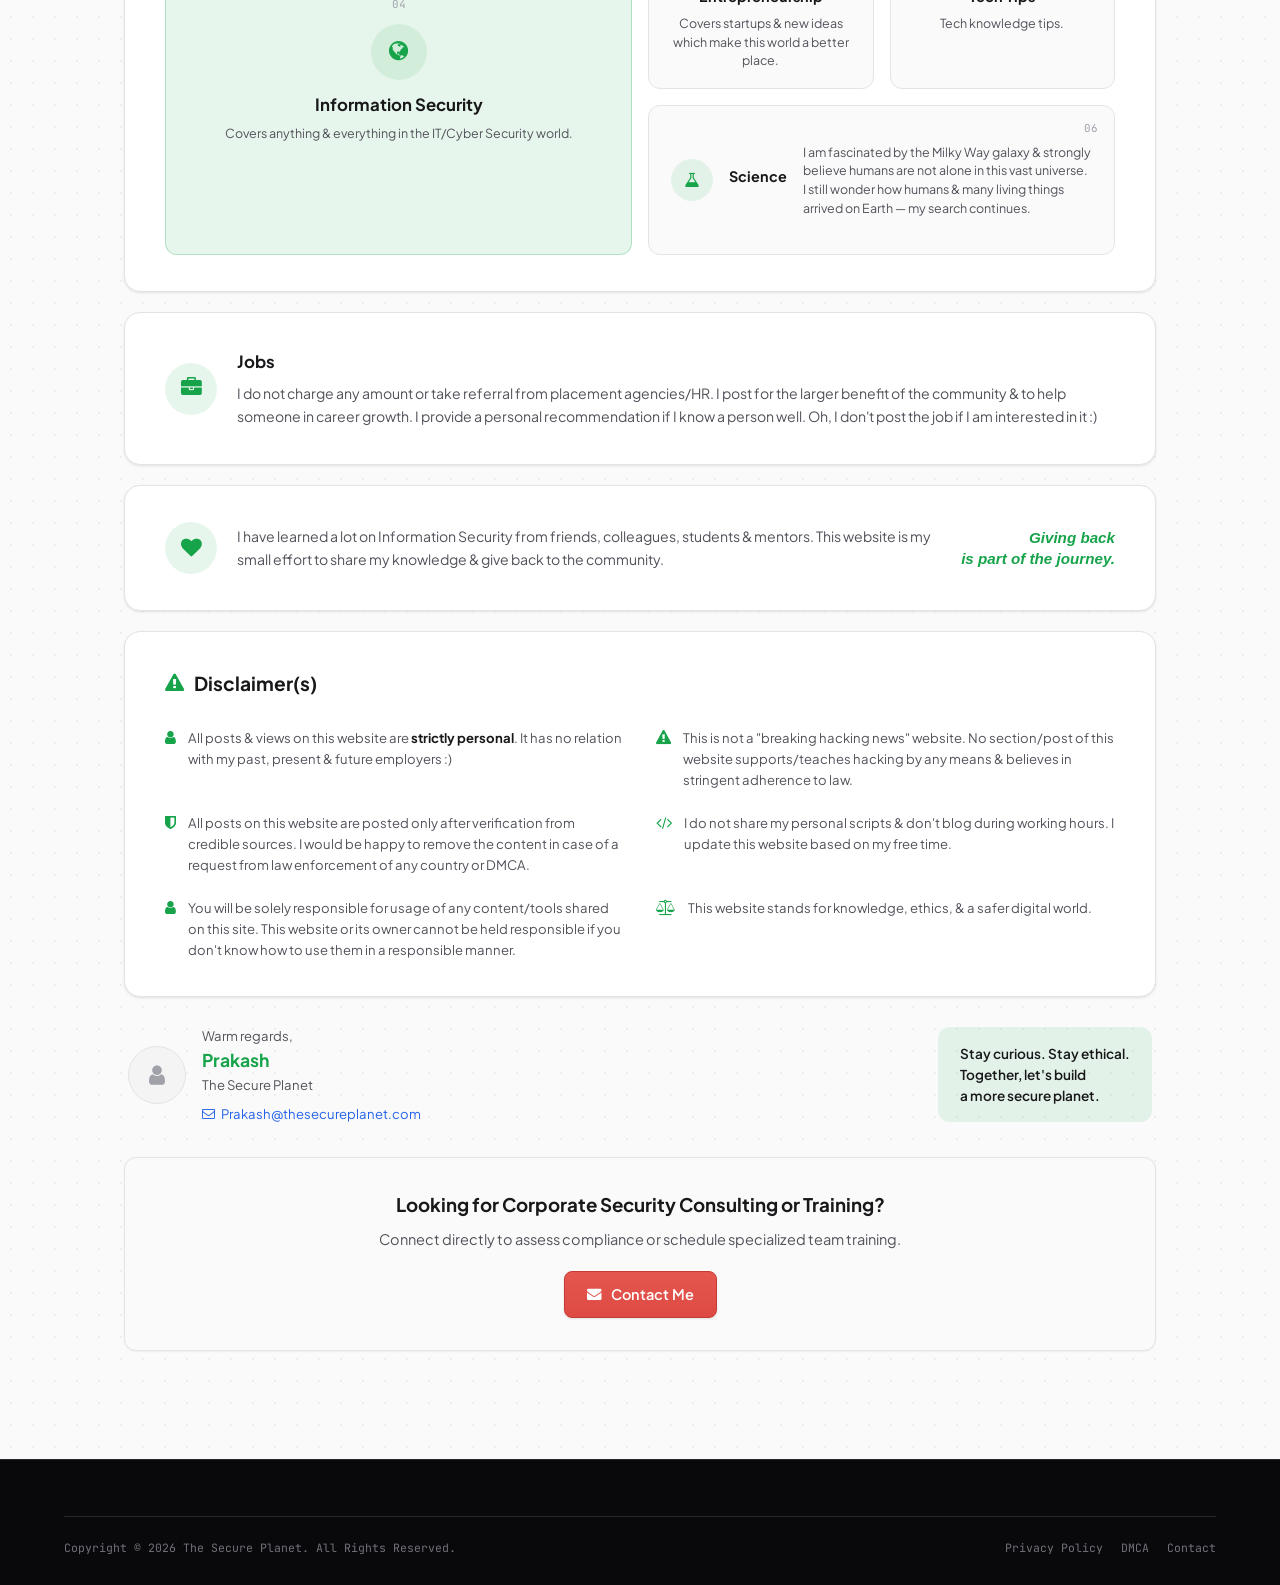
==== commit 0400ca65: "Updated the flow" ====
--- a/about.html
+++ b/about.html
@@ -6,7 +6,7 @@
   <title>About Us — The Secure Planet</title>
   <link rel="icon" href="https://www.thesecureplanet.com/favicon.ico" />
   <link rel="stylesheet" href="https://maxcdn.bootstrapcdn.com/font-awesome/4.7.0/css/font-awesome.min.css" />
-  <link rel="stylesheet" href="css/styles.css?v=44" />
+  <link rel="stylesheet" href="css/styles.css?v=45" />
 </head>
 <body>
 
@@ -204,12 +204,6 @@
             <h4>Tech Tips</h4>
             <p>Tech knowledge tips.</p>
           </div>
-          <div class="about-section-card">
-            <span class="about-section-num">08</span>
-            <span class="about-icon-circle"><i class="fa fa-folder-open-o"></i></span>
-            <h4>General</h4>
-            <p>Interesting things which don't fit in any other section.</p>
-          </div>
         </div>
       </section>
 
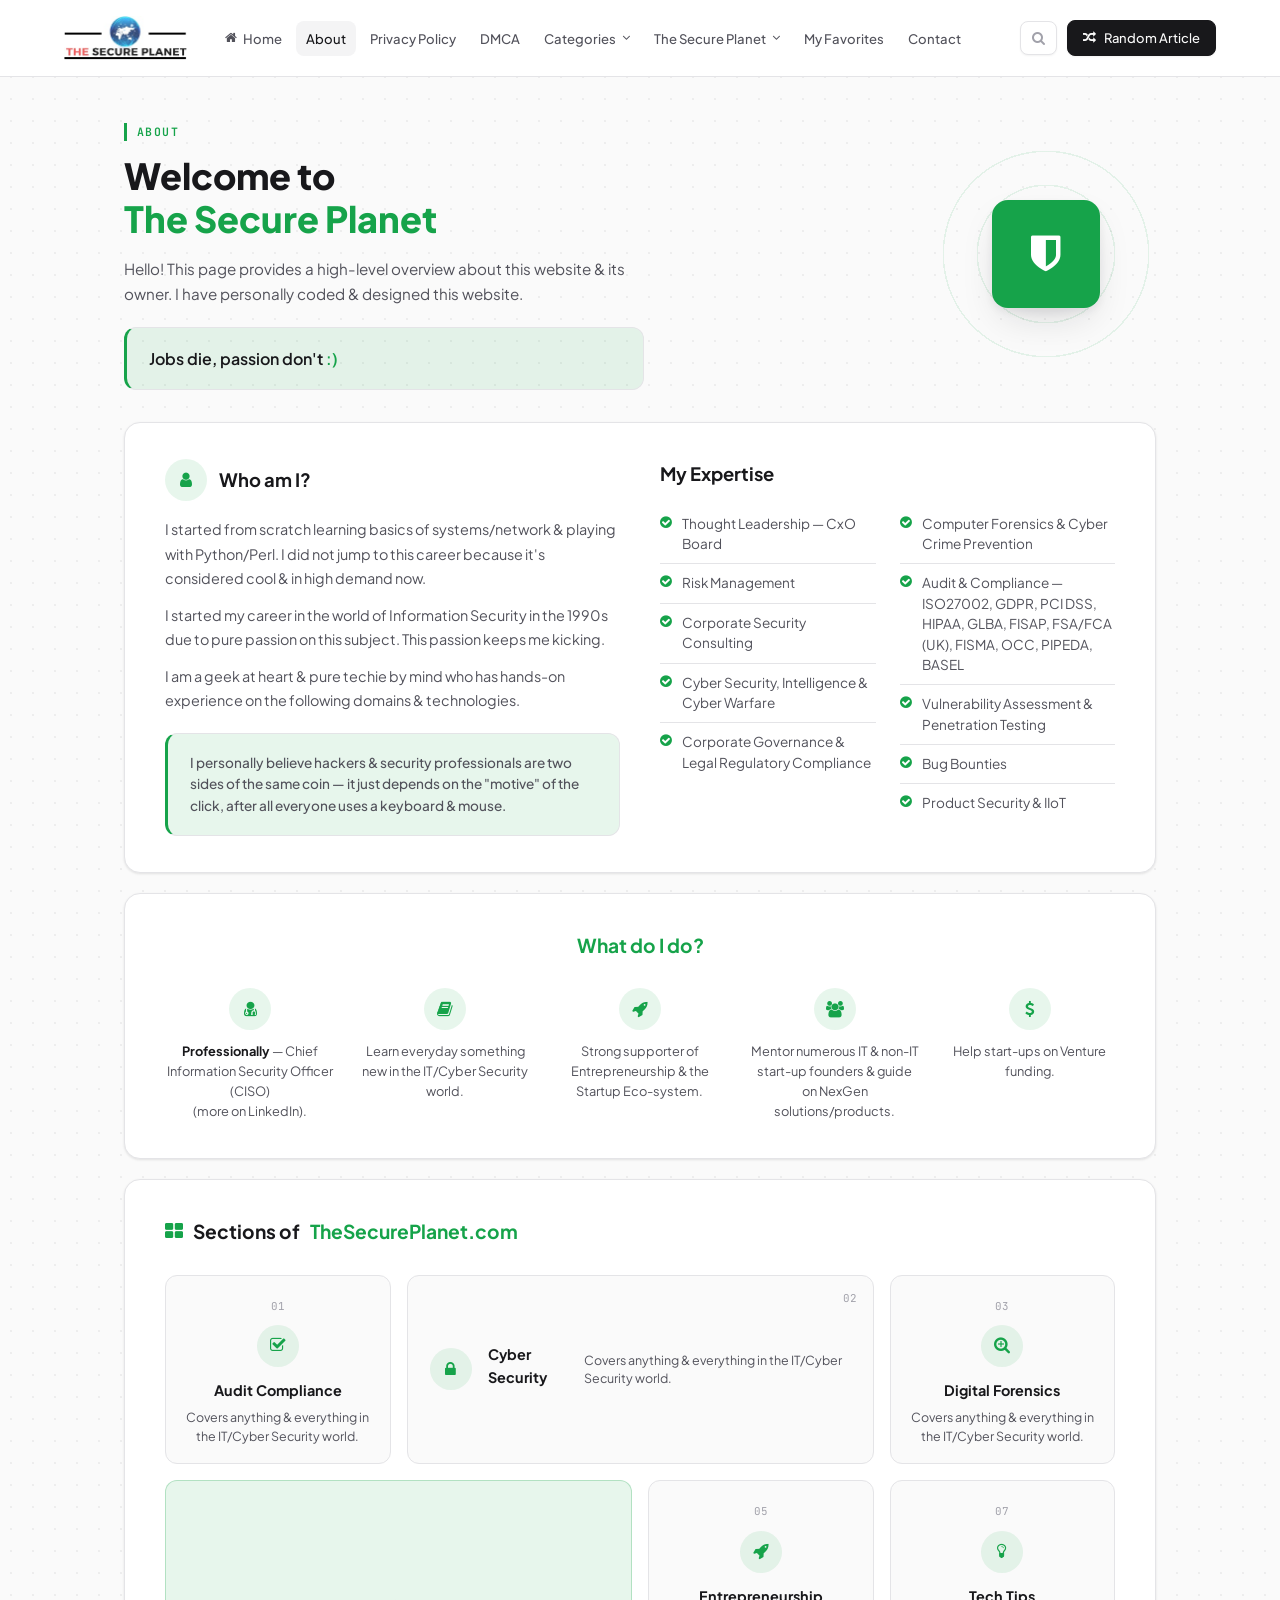
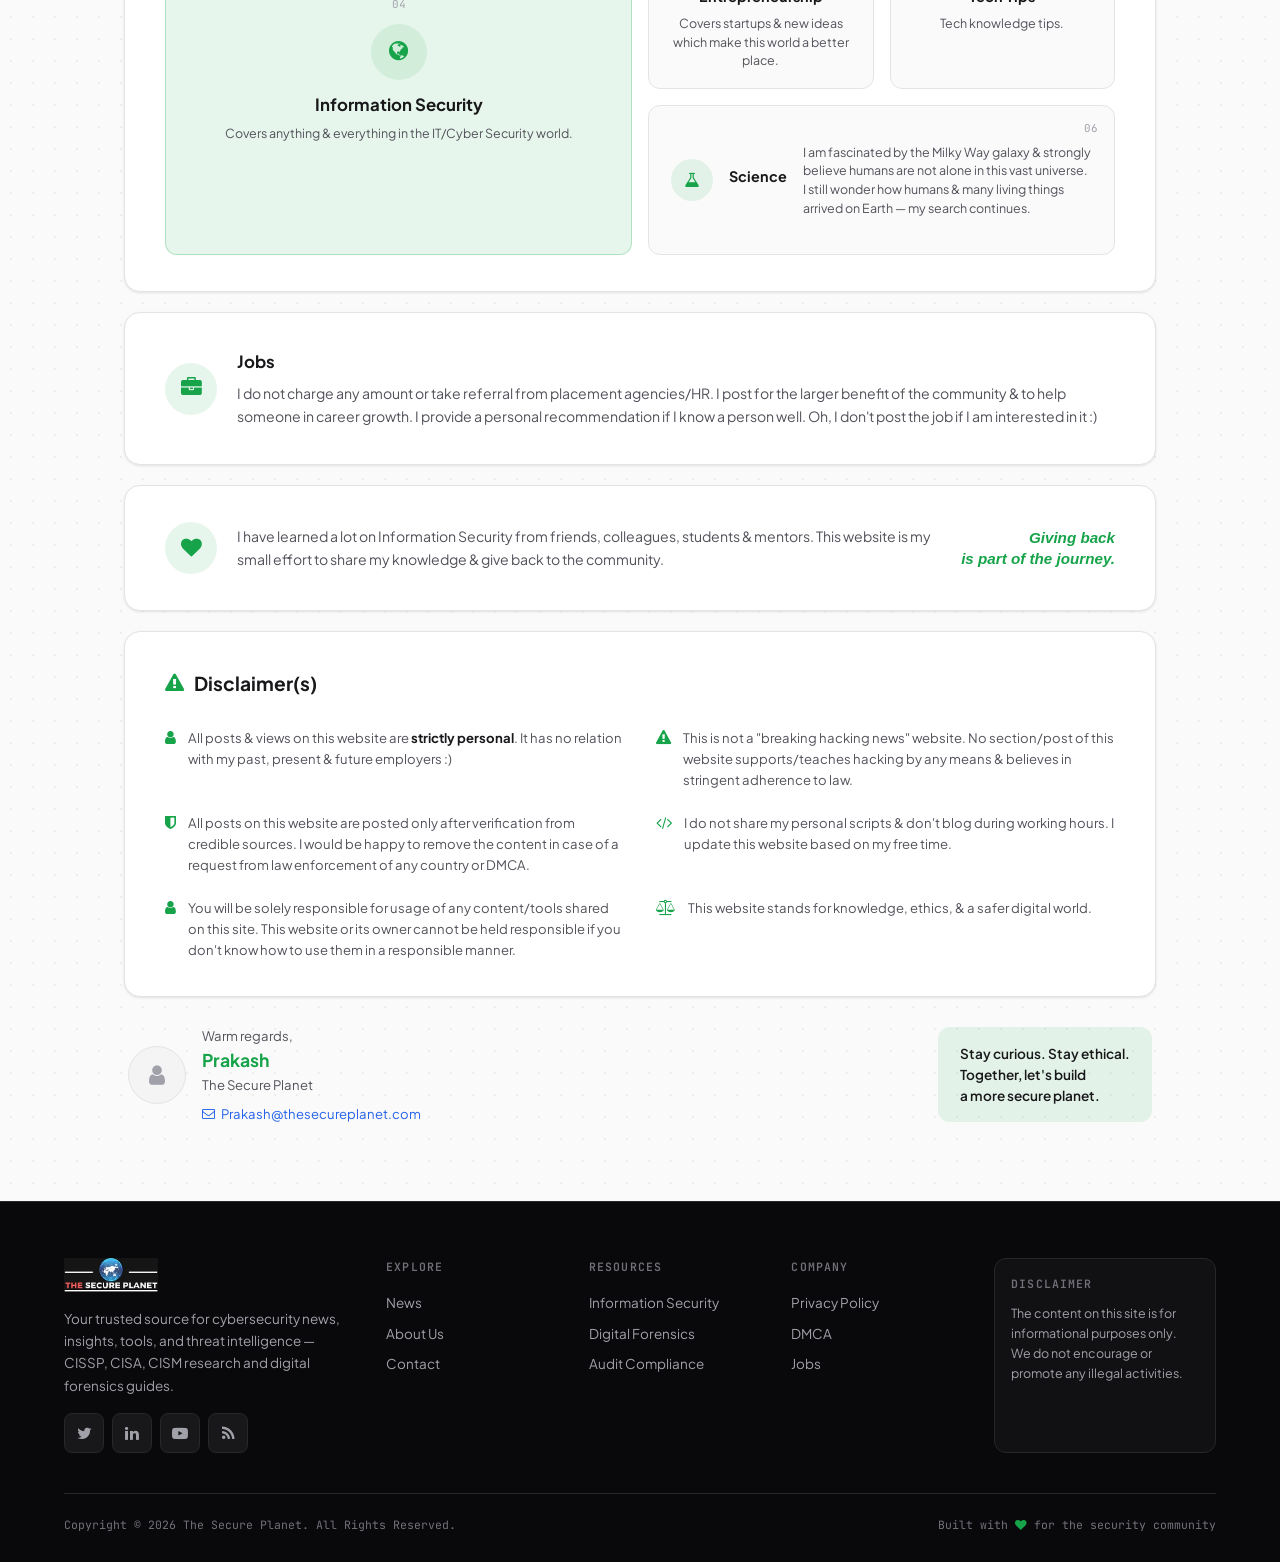
==== commit 2d1aced4: "Updated the sire" ====
--- a/about.html
+++ b/about.html
@@ -274,26 +274,65 @@
         </div>
       </section>
 
-      <div class="download-cta-box" style="margin-top:8px;">
-        <h3>Looking for Corporate Security Consulting or Training?</h3>
-        <p>Connect directly to assess compliance or schedule specialized team training.</p>
-        <a href="contact.html" class="btn-primary">
-          <i class="fa fa-envelope"></i> Contact Me
-        </a>
-      </div>
-
     </div>
   </main>
 
   <footer class="site-footer">
     <div class="container">
+      <div class="hp-footer-grid">
+
+        <div class="footer-brand">
+          <a href="index.html" class="logo-component" style="margin-bottom:14px;">
+            <img src="images/footerlogo.png" alt="The Secure Planet" class="site-logo-img site-logo-img--footer">
+          </a>
+          <p>
+            Your trusted source for cybersecurity news, insights, tools, and threat intelligence — CISSP, CISA, CISM research and digital forensics guides.
+          </p>
+          <div class="hp-follow-grid">
+            <a href="https://www.twitter.com/TheSecurePlanet" target="_blank" class="hp-follow-icon"><i class="fa fa-twitter"></i></a>
+            <a href="https://www.linkedin.com/in/prakashp" target="_blank" class="hp-follow-icon"><i class="fa fa-linkedin"></i></a>
+            <a href="https://goo.gl/t3DX3D" target="_blank" class="hp-follow-icon"><i class="fa fa-youtube-play"></i></a>
+            <a href="https://feeds.feedburner.com/TheSecurePlanet" target="_blank" class="hp-follow-icon"><i class="fa fa-rss"></i></a>
+          </div>
+        </div>
+
+        <div class="footer-col">
+          <h4>Explore</h4>
+          <div class="footer-links">
+            <a href="index.html">News</a>
+            <a href="about.html">About Us</a>
+            <a href="contact.html">Contact</a>
+          </div>
+        </div>
+
+        <div class="footer-col">
+          <h4>Resources</h4>
+          <div class="footer-links">
+            <a href="https://www.thesecureplanet.com/search/label/Information%20Security">Information Security</a>
+            <a href="https://www.thesecureplanet.com/search/label/Digital%20Forensics">Digital Forensics</a>
+            <a href="https://www.thesecureplanet.com/search/label/Audit%20Compliance">Audit Compliance</a>
+          </div>
+        </div>
+
+        <div class="footer-col">
+          <h4>Company</h4>
+          <div class="footer-links">
+            <a href="privacy-policy.html">Privacy Policy</a>
+            <a href="dmca.html">DMCA</a>
+            <a href="https://www.thesecureplanet.com/search/label/Jobs">Jobs</a>
+          </div>
+        </div>
+
+        <div class="hp-disclaimer-box">
+          <h4>Disclaimer</h4>
+          <p>The content on this site is for informational purposes only. We do not encourage or promote any illegal activities.</p>
+        </div>
+
+      </div>
+
       <div class="footer-bottom">
         <div>Copyright © 2026 The Secure Planet. All Rights Reserved.</div>
-        <div style="display:flex;gap:18px;">
-          <a href="privacy-policy.html">Privacy Policy</a>
-          <a href="dmca.html">DMCA</a>
-          <a href="contact.html">Contact</a>
-        </div>
+        <div>Built with <i class="fa fa-heart" style="color:var(--hp-green);"></i> for the security community</div>
       </div>
     </div>
   </footer>
--- a/css/styles.css
+++ b/css/styles.css
@@ -445,7 +445,7 @@
 .megamenu-cat-link:hover { background: var(--bg-inset); color: var(--text-main); }
 
 .megamenu-cat-link.active {
-  background: var(--brand-blue, #2563EB);
+  background: var(--hp-green);
   color: #fff;
 }
 
@@ -473,7 +473,7 @@
 
 .megamenu-panel-header i {
   font-size: 1.25rem;
-  color: var(--brand-blue, #2563EB);
+  color: var(--hp-green);
 }
 
 .megamenu-panel-header h2 {
@@ -513,7 +513,7 @@
   gap: 6px;
   font-size: 0.8rem;
   font-weight: 500;
-  color: var(--brand-blue, #2563EB);
+  color: var(--hp-green);
 }
 
 .megamenu-viewall i { font-size: 0.7rem; }
@@ -555,7 +555,7 @@
   position: absolute;
   top: 8px;
   left: 8px;
-  background: var(--brand-blue, #2563EB);
+  background: var(--hp-green);
   color: #fff;
   font-size: 0.6rem;
   font-weight: 700;
@@ -586,7 +586,7 @@
   color: var(--text-muted);
 }
 
-.megamenu-post-badge--infosec     { background: #059669; }
+.megamenu-post-badge--infosec     { background: var(--hp-green); }
 .megamenu-post-badge--cybersec    { background: #0072bc; }
 .megamenu-post-badge--audit       { background: #c47800; }
 .megamenu-post-badge--forensics   { background: #7C3AED; }
@@ -615,7 +615,7 @@
 }
 
 .megamenu-feature i {
-  color: var(--brand-blue, #2563EB);
+  color: var(--hp-green);
   font-size: 0.95rem;
   margin-top: 2px;
 }
@@ -641,15 +641,15 @@
   align-items: center;
   gap: 8px;
   padding: 9px 16px;
-  background: color-mix(in srgb, var(--brand-blue, #2563EB) 10%, transparent);
-  color: var(--brand-blue, #2563EB);
+  background: color-mix(in srgb, var(--hp-green) 10%, transparent);
+  color: var(--hp-green);
   font-size: 0.8rem;
   font-weight: 600;
   border-radius: 9px;
   white-space: nowrap;
 }
 
-.megamenu-explore-btn:hover { background: color-mix(in srgb, var(--brand-blue, #2563EB) 18%, transparent); }
+.megamenu-explore-btn:hover { background: color-mix(in srgb, var(--hp-green) 18%, transparent); }
 
 /* Nav right actions */
 .nav-tools {
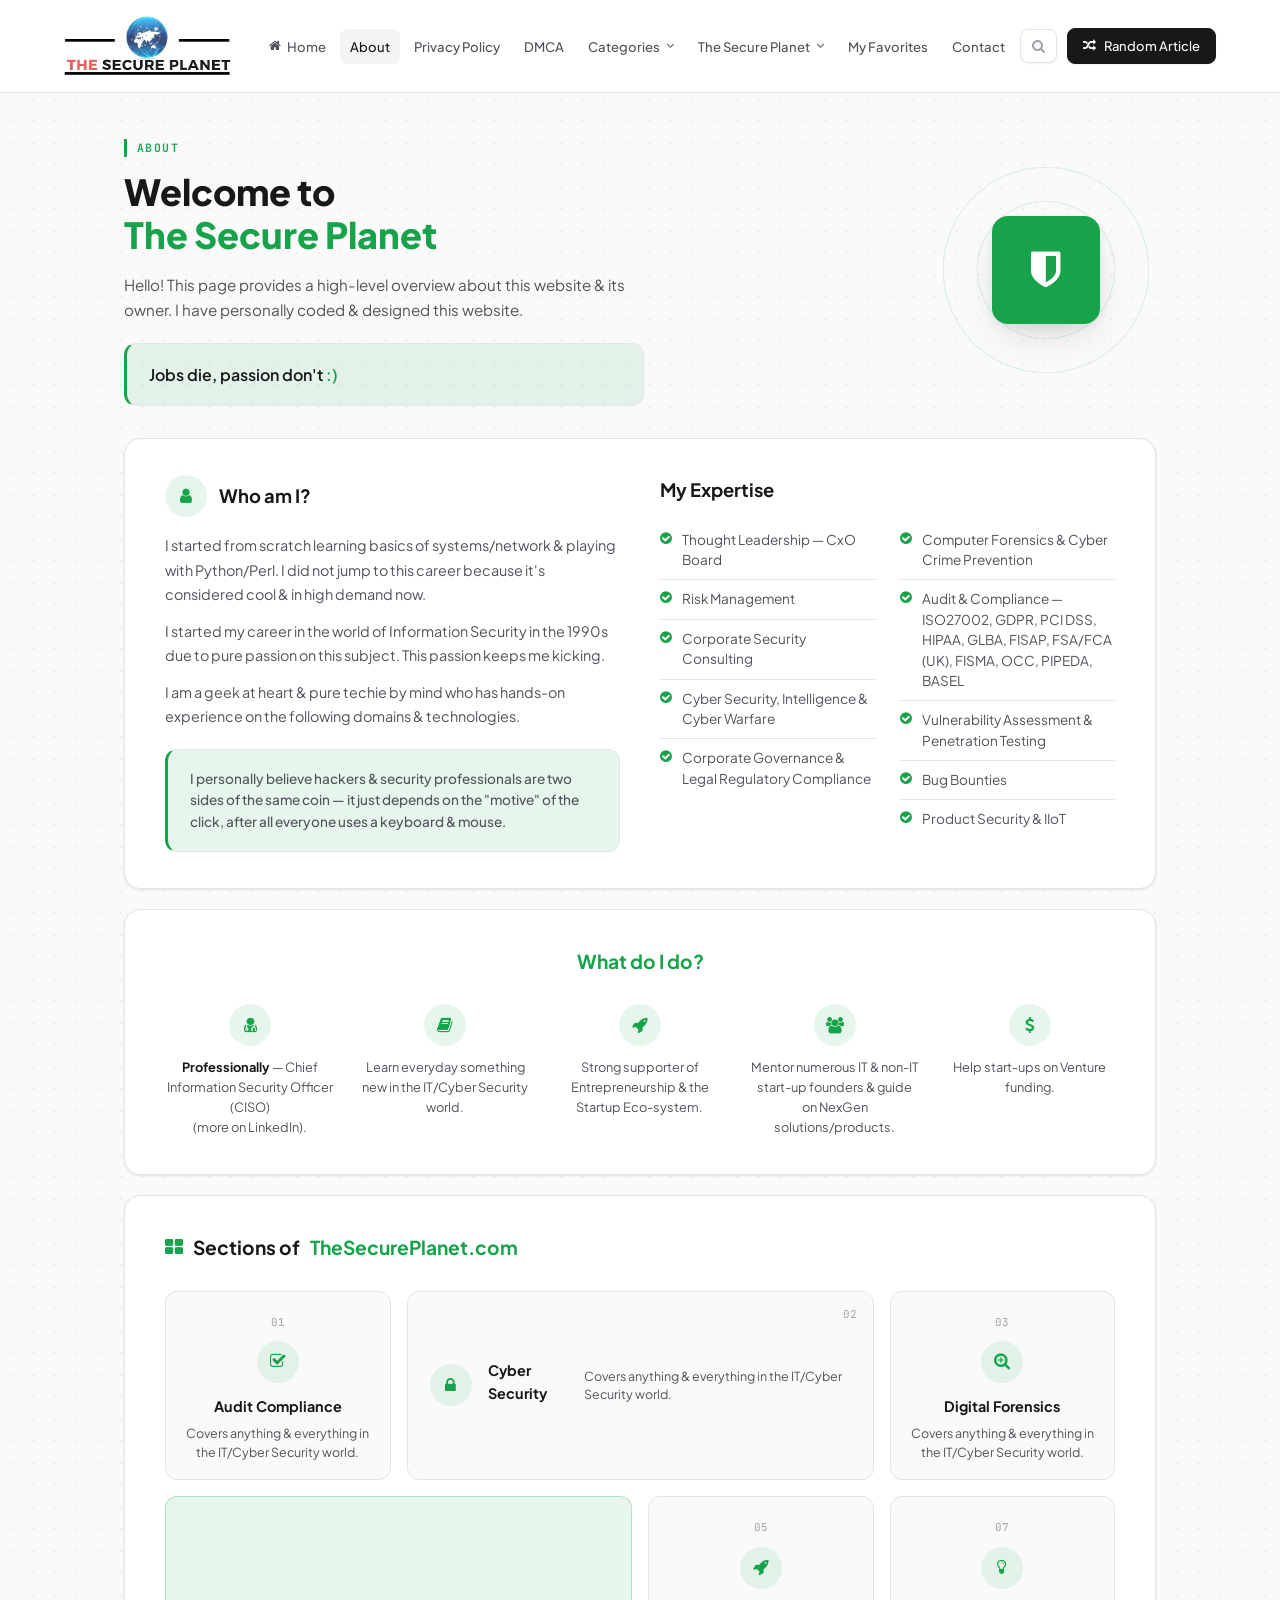
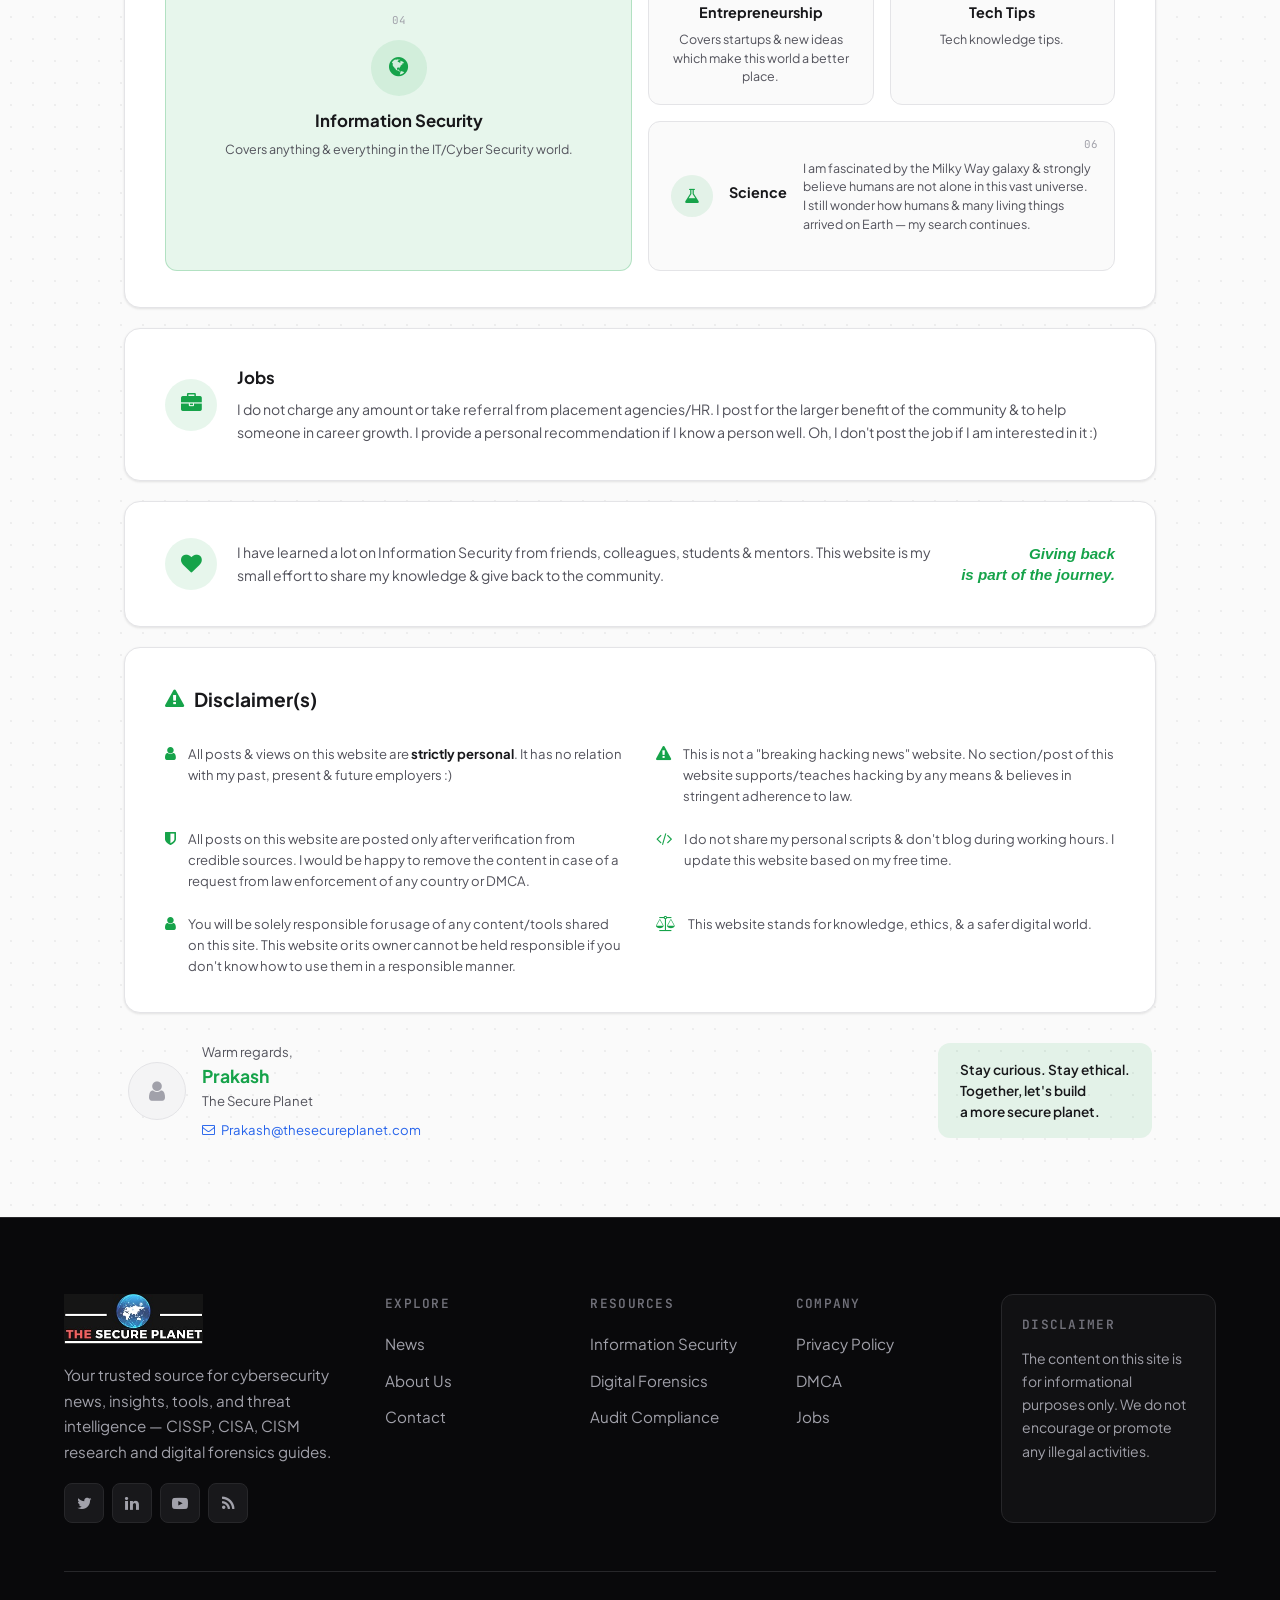
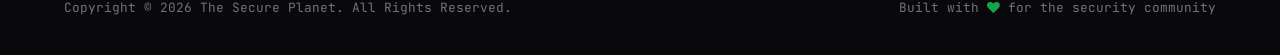
==== commit d47bdf19: "Updated the complete site" ====
--- a/about.html
+++ b/about.html
@@ -6,7 +6,7 @@
   <title>About Us — The Secure Planet</title>
   <link rel="icon" href="https://www.thesecureplanet.com/favicon.ico" />
   <link rel="stylesheet" href="https://maxcdn.bootstrapcdn.com/font-awesome/4.7.0/css/font-awesome.min.css" />
-  <link rel="stylesheet" href="css/styles.css?v=45" />
+  <link rel="stylesheet" href="css/styles.css?v=54" />
 </head>
 <body>
 
@@ -58,7 +58,7 @@
         <button class="header-search-btn" id="search-trigger">
           <i class="fa fa-search"></i>
         </button>
-        <a href="post.html" class="random-post-btn"><i class="fa fa-random"></i> Random Article</a>
+        <a href="post.html" class="random-post-btn"><i class="fa fa-random"></i> <span>Random Article</span></a>
         <button class="mobile-nav-toggle" aria-label="Toggle Menu">
           <i class="fa fa-bars"></i>
         </button>
--- a/css/styles.css
+++ b/css/styles.css
@@ -220,13 +220,13 @@
 }
 
 .site-logo-img {
-  height: 44px;
+  height: 60px;
   width: auto;
   display: block;
 }
 
 .site-logo-img--footer {
-  height: 34px;
+  height: 50px;
 }
 
 .site-logo-img--dark {
@@ -551,6 +551,13 @@
 
 .megamenu-post-img--placeholder i { font-size: 1.6rem; color: var(--text-muted); }
 
+.megamenu-post-img--placeholder img {
+  width: 55%;
+  height: auto;
+  object-fit: contain;
+  opacity: 0.85;
+}
+
 .megamenu-post-badge {
   position: absolute;
   top: 8px;
@@ -718,12 +725,81 @@
 
 .hp-search-bar i.fa-search { color: var(--hp-green); font-size: 1rem; }
 
-.hp-search-bar span:first-of-type { flex: 1; text-align: left; }
+.hp-search-bar:not(.hp-search-bar--input) span:first-of-type { flex: 1; text-align: left; }
 
 .hp-search-bar:hover {
   border-color: var(--border-strong);
   color: var(--text-secondary);
   box-shadow: var(--shadow-sm);
+}
+
+.hp-search-bar-wrap { position: relative; }
+
+.hp-search-bar--input { cursor: text; }
+
+.hp-search-bar--input:focus-within {
+  border-color: var(--hp-green);
+  box-shadow: var(--shadow-sm);
+}
+
+.hp-search-bar--input .search-shortcut { flex: 0 0 auto; text-align: right; }
+
+.hp-search-input {
+  flex: 1;
+  min-width: 0;
+  appearance: none;
+  -webkit-appearance: none;
+  background: transparent;
+  border: none;
+  outline: none;
+  box-shadow: none;
+  border-radius: 0;
+  color: var(--text-main);
+  font-family: var(--font-body);
+  font-size: 0.9375rem;
+}
+
+.hp-search-input::placeholder { color: var(--text-muted); }
+
+.hp-search-dropdown {
+  display: none;
+  position: absolute;
+  left: 0;
+  right: 0;
+  top: calc(100% + 8px);
+  background: var(--bg-surface);
+  border: 1px solid var(--border-subtle);
+  border-radius: var(--radius-md);
+  box-shadow: var(--shadow-lg);
+  padding: 8px;
+  max-height: 360px;
+  overflow-y: auto;
+  z-index: 50;
+}
+
+.hp-search-dropdown.open { display: flex; flex-direction: column; gap: 2px; }
+
+.hp-search-result-item {
+  display: block;
+  padding: 10px 12px;
+  border-radius: var(--radius-sm);
+  color: var(--text-main);
+  font-size: 0.9rem;
+}
+
+.hp-search-result-item:hover { background: var(--bg-inset); }
+
+.hp-search-result-item small {
+  display: block;
+  color: var(--text-muted);
+  font-size: 0.78rem;
+  margin-top: 2px;
+}
+
+.hp-search-empty {
+  padding: 12px;
+  color: var(--text-muted);
+  font-size: 0.875rem;
 }
 
 .ticker-wrapper {
@@ -2433,7 +2509,7 @@
   --bg-inset: #18181B;
   background: var(--bg-ink);
   border-top: 1px solid #27272A;
-  padding: 56px 0 28px;
+  padding: 76px 0 36px;
   margin-top: auto;
   color: var(--text-secondary);
 }
@@ -2457,27 +2533,27 @@
 
 .footer-brand p {
   color: var(--text-secondary);
-  font-size: 0.8438rem;
-  line-height: 1.65;
-  margin: 16px 0;
-  max-width: 320px;
+  font-size: 0.95rem;
+  line-height: 1.7;
+  margin: 18px 0;
+  max-width: 340px;
 }
 
 .footer-col h4 {
   font-family: var(--font-mono);
-  font-size: 0.7188rem;
+  font-size: 0.8rem;
   font-weight: 600;
   text-transform: uppercase;
   letter-spacing: 0.1em;
-  margin-bottom: 16px;
+  margin-bottom: 18px;
   color: var(--text-muted);
 }
 
 .footer-links {
   display: flex;
   flex-direction: column;
-  gap: 9px;
-  font-size: 0.8438rem;
+  gap: 12px;
+  font-size: 0.95rem;
   color: var(--text-secondary);
 }
 
@@ -2508,14 +2584,14 @@
 
 .footer-bottom {
   border-top: 1px solid var(--border-subtle);
-  padding-top: 22px;
+  padding-top: 26px;
   display: flex;
   justify-content: space-between;
   align-items: center;
   flex-wrap: wrap;
   gap: 12px;
   font-family: var(--font-mono);
-  font-size: 0.7188rem;
+  font-size: 0.8rem;
   color: var(--text-muted);
 }
 
@@ -2689,7 +2765,7 @@
     gap: 14px;
     width: 100%;
   }
-  .site-logo-img { height: 36px; }
+  .site-logo-img { height: 46px; }
   .header-search-btn {
     width: 100%;
     min-width: 0;
@@ -3148,7 +3224,7 @@
    RESPONSIVE: NARROW PHONES (<= 480px)
    ========================================================================== */
 @media (max-width: 480px) {
-  .site-logo-img { height: 30px; }
+  .site-logo-img { height: 38px; }
   .hero-title { font-size: 1.32rem; }
   .meta-row { flex-wrap: wrap; gap: 8px; }
   .side-feature-card { flex-direction: column; align-items: stretch; }
@@ -4026,30 +4102,30 @@
 .hp-footer-grid {
   display: grid;
   grid-template-columns: 1.7fr 1fr 1fr 1fr 1.3fr;
-  gap: 32px;
-  margin-bottom: 40px;
+  gap: 40px;
+  margin-bottom: 48px;
 }
 
 .hp-disclaimer-box {
   background: rgba(255, 255, 255, 0.03);
   border: 1px solid var(--border-subtle);
   border-radius: var(--radius-md);
-  padding: 16px;
+  padding: 20px;
 }
 
 .hp-disclaimer-box h4 {
   font-family: var(--font-mono);
-  font-size: 0.7188rem;
+  font-size: 0.8rem;
   font-weight: 600;
   text-transform: uppercase;
   letter-spacing: 0.1em;
-  margin-bottom: 10px;
+  margin-bottom: 12px;
   color: var(--text-muted);
 }
 
 .hp-disclaimer-box p {
-  font-size: 0.7813rem;
-  line-height: 1.6;
+  font-size: 0.875rem;
+  line-height: 1.65;
   color: var(--text-secondary);
 }
 
@@ -4065,11 +4141,10 @@
 }
 
 @media (max-width: 768px) {
-  .hp-header-inner { flex-wrap: wrap; }
-  .hp-nav { order: 3; width: 100%; }
-  .hp-nav .nav-links { width: 100%; }
-  .hp-header-actions { margin-left: auto; }
   .hp-header-actions > .hp-subscribe-btn { display: none; }
+  .hp-header-actions .header-search-btn { width: auto; }
+  .hp-header-actions .random-post-btn { padding: 9px 11px; }
+  .hp-header-actions .random-post-btn span { display: none; }
   .hp-hero-card { min-height: 320px; padding: 22px; }
   .hp-cat-strip { grid-template-columns: repeat(2, minmax(0, 1fr)); }
   .hp-cat-item:nth-child(3) { border-right: 1px solid var(--border-subtle); }
@@ -4081,3 +4156,136 @@
   .hp-cta-form input { min-width: 0; flex: 1; }
   .hp-footer-grid { grid-template-columns: minmax(0, 1fr); }
 }
+
+/* ==========================================================================
+   CONTACT PAGE
+   ========================================================================== */
+.contact-grid {
+  display: grid;
+  grid-template-columns: 1.15fr 0.85fr;
+  gap: 48px;
+}
+
+.contact-form { display: flex; flex-direction: column; gap: 18px; }
+
+.contact-field label {
+  display: block;
+  font-size: 0.875rem;
+  font-weight: 600;
+  margin-bottom: 6px;
+  color: var(--text-main);
+}
+
+.contact-required { color: var(--brand-coral); }
+
+.contact-field input,
+.contact-field textarea {
+  width: 100%;
+  background: var(--bg-root);
+  border: 1px solid var(--border-subtle);
+  padding: 12px 16px;
+  border-radius: var(--radius-sm);
+  color: var(--text-main);
+  font-family: var(--font-body);
+  font-size: 0.9rem;
+  transition: border-color var(--transition-fast);
+}
+
+.contact-field input:focus,
+.contact-field textarea:focus {
+  outline: none;
+  border-color: var(--hp-green);
+}
+
+.contact-field textarea { resize: vertical; }
+
+.contact-form-actions { display: flex; gap: 12px; }
+
+.btn-secondary {
+  display: inline-flex;
+  align-items: center;
+  gap: 9px;
+  background: var(--bg-elevated);
+  border: 1px solid var(--border-subtle);
+  color: var(--text-main);
+  font-weight: 600;
+  font-size: 0.9063rem;
+  padding: 11px 22px;
+  border-radius: var(--radius-sm);
+  transition: background var(--transition-fast), color var(--transition-fast);
+}
+
+.btn-secondary:hover { background: var(--border-subtle); }
+
+.contact-encrypted-note {
+  display: flex;
+  align-items: center;
+  gap: 8px;
+  font-size: 0.8rem;
+  color: var(--text-muted);
+  margin: 2px 0 0;
+  line-height: 1.5;
+}
+
+.contact-encrypted-note i { color: var(--hp-green); }
+
+.contact-info-col {
+  border-left: 1px solid var(--border-subtle);
+  padding-left: 40px;
+}
+
+.contact-info-title {
+  font-size: 1.1rem;
+  font-weight: 700;
+  color: var(--text-main);
+  margin: 0 0 6px;
+}
+
+.contact-info-sub {
+  font-size: 0.88rem;
+  color: var(--text-secondary);
+  margin: 0 0 18px;
+}
+
+.contact-social {
+  display: flex;
+  gap: 10px;
+  margin-bottom: 30px;
+}
+
+.contact-info-heading {
+  font-size: 0.95rem;
+  font-weight: 700;
+  color: var(--text-main);
+  margin: 0 0 16px;
+  padding-top: 18px;
+  border-top: 1px solid var(--border-subtle);
+}
+
+.contact-info-list { list-style: none; margin: 0; padding: 0; display: flex; flex-direction: column; gap: 18px; }
+
+.contact-info-list li { display: flex; align-items: flex-start; gap: 14px; }
+
+.contact-info-label { font-size: 0.82rem; color: var(--text-secondary); margin-bottom: 2px; }
+
+.contact-info-value { font-size: 0.92rem; font-weight: 600; color: var(--text-main); }
+
+.contact-info-link { color: var(--brand-blue); text-decoration: none; }
+
+.contact-info-link:hover { text-decoration: underline; }
+
+.contact-map {
+  margin-top: 36px;
+  border-radius: var(--radius-md);
+  overflow: hidden;
+  border: 1px solid var(--border-subtle);
+  height: 340px;
+}
+
+.contact-map iframe { width: 100%; height: 100%; border: 0; display: block; }
+
+@media (max-width: 900px) {
+  .contact-grid { grid-template-columns: 1fr; gap: 36px; }
+  .contact-info-col { border-left: none; padding-left: 0; border-top: 1px solid var(--border-subtle); padding-top: 32px; }
+  .contact-map { height: 260px; }
+}
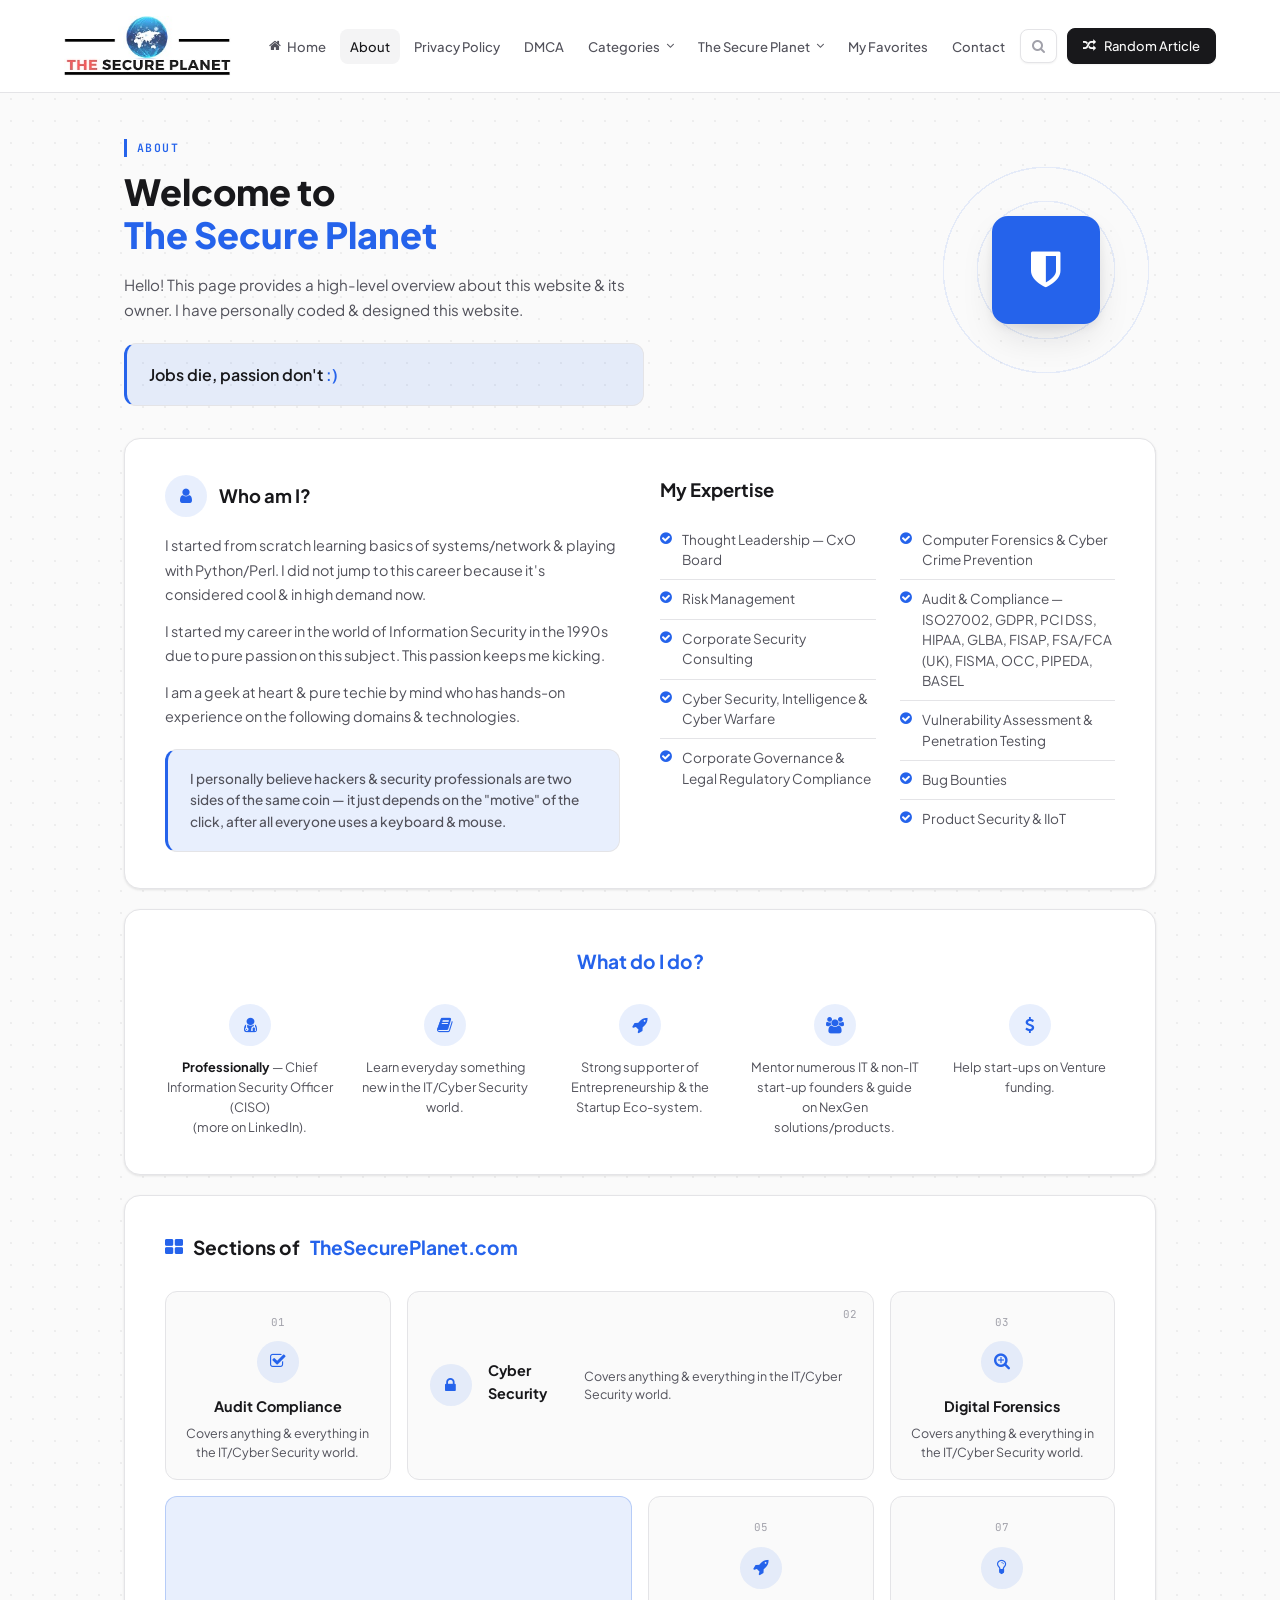
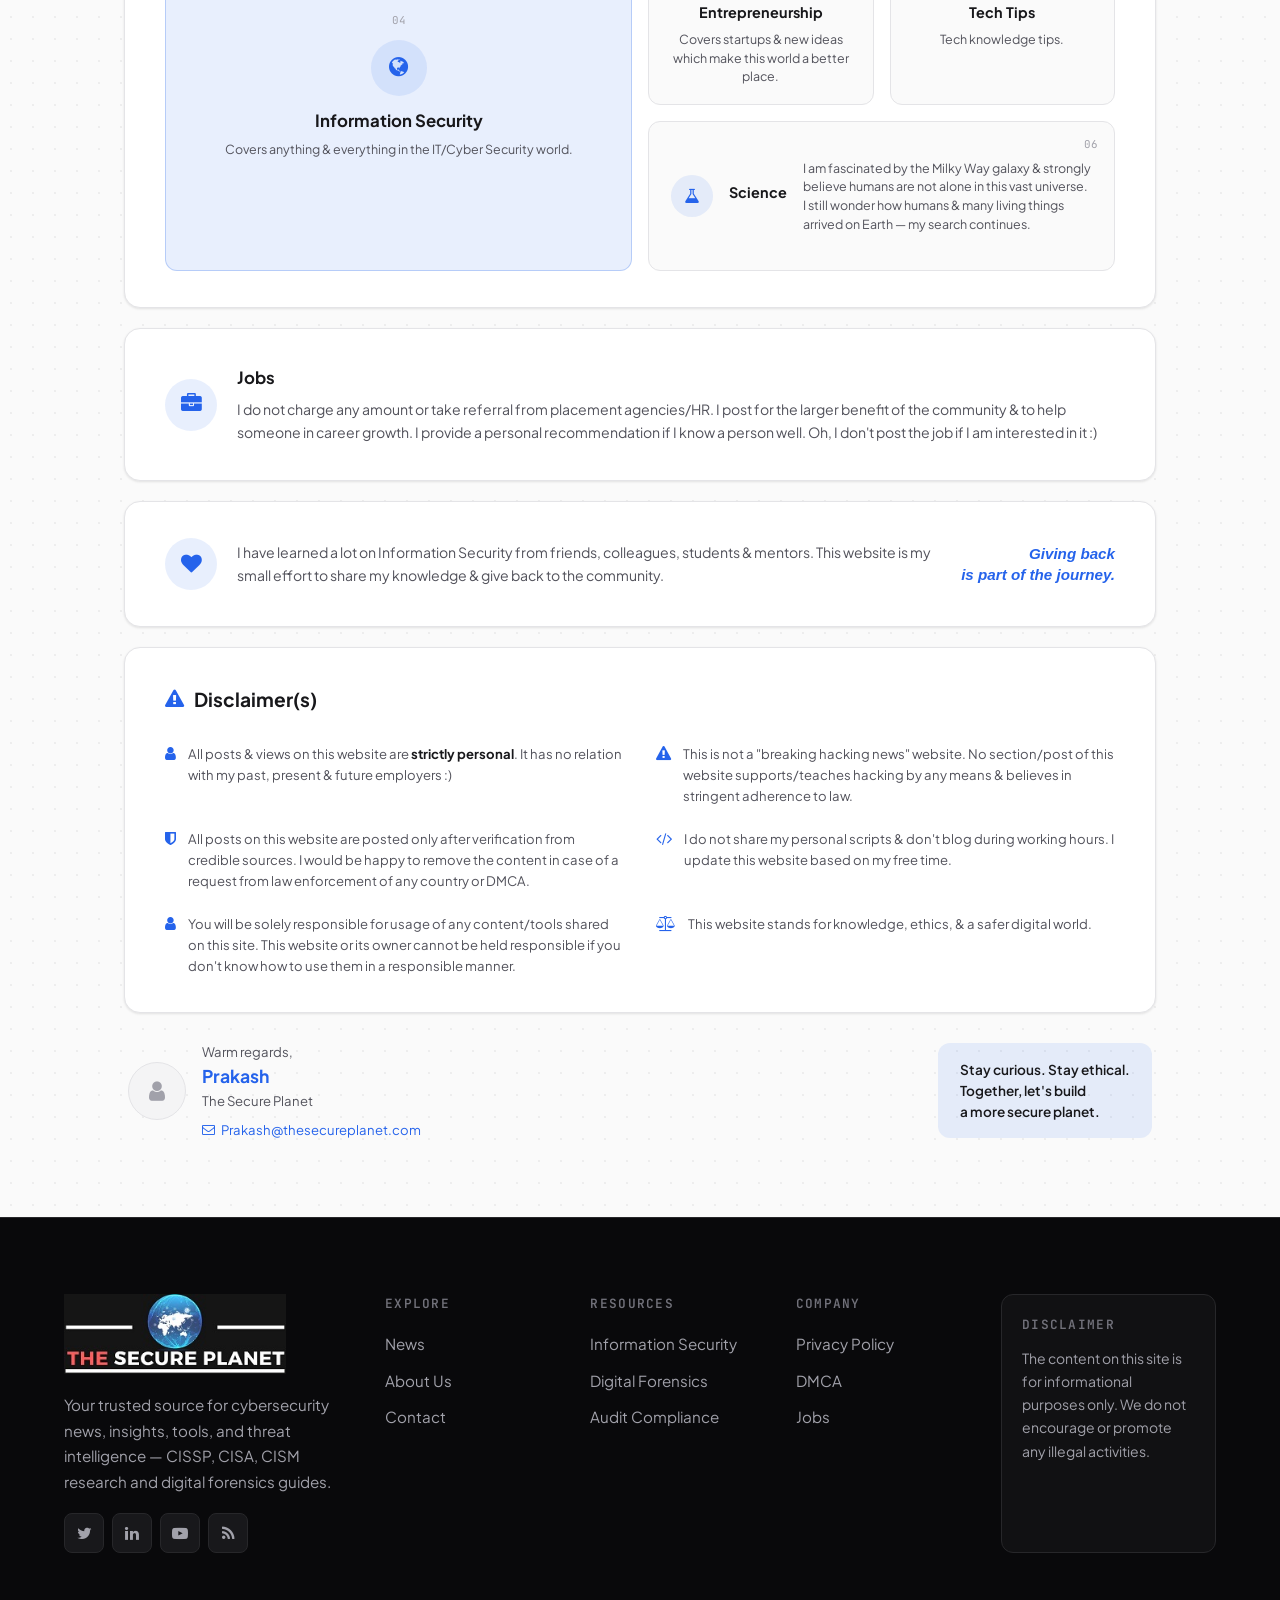
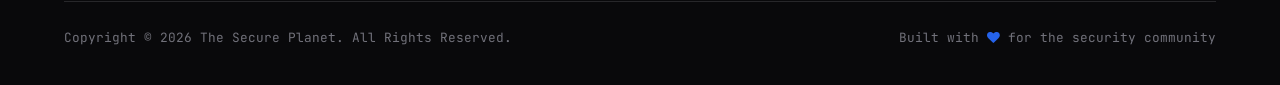
==== commit c0463bcc: "Updated the image" ====
--- a/about.html
+++ b/about.html
@@ -6,7 +6,7 @@
   <title>About Us — The Secure Planet</title>
   <link rel="icon" href="https://www.thesecureplanet.com/favicon.ico" />
   <link rel="stylesheet" href="https://maxcdn.bootstrapcdn.com/font-awesome/4.7.0/css/font-awesome.min.css" />
-  <link rel="stylesheet" href="css/styles.css?v=54" />
+  <link rel="stylesheet" href="css/styles.css?v=55" />
 </head>
 <body>
 
--- a/css/styles.css
+++ b/css/styles.css
@@ -225,8 +225,11 @@
   display: block;
 }
 
-.site-logo-img--footer {
-  height: 50px;
+.site-logo-img--footer,
+.site-footer .site-logo-img--footer {
+  height: 80px;
+  width: auto;
+  max-width: 100%;
 }
 
 .site-logo-img--dark {
@@ -2172,7 +2175,7 @@
 .about-section-card:nth-child(4) {
   justify-content: center;
   background: var(--hp-green-soft);
-  border-color: rgba(22, 163, 74, 0.25);
+  border-color: rgba(37, 99, 235, 0.25);
 }
 
 .about-section-card:nth-child(4) .about-icon-circle {
@@ -3225,6 +3228,7 @@
    ========================================================================== */
 @media (max-width: 480px) {
   .site-logo-img { height: 38px; }
+  .site-footer .site-logo-img--footer { height: 68px; }
   .hero-title { font-size: 1.32rem; }
   .meta-row { flex-wrap: wrap; gap: 8px; }
   .side-feature-card { flex-direction: column; align-items: stretch; }
@@ -3321,10 +3325,10 @@
    stack) are completely unaffected by anything below.
    ========================================================================== */
 :root {
-  --hp-green: #16A34A;
-  --hp-green-hover: #15803D;
-  --hp-green-soft: rgba(22, 163, 74, 0.1);
-  --hp-green-glow: rgba(22, 163, 74, 0.18);
+  --hp-green: #2563EB;
+  --hp-green-hover: #1D4ED8;
+  --hp-green-soft: rgba(37, 99, 235, 0.1);
+  --hp-green-glow: rgba(37, 99, 235, 0.18);
 }
 
 /* Dark mode — toggled via [data-theme="dark"] on <html>. Because the whole
@@ -3436,7 +3440,7 @@
 .hp-ticker-badge {
   color: var(--hp-green);
   background: var(--hp-green-soft);
-  border-color: rgba(22, 163, 74, 0.28);
+  border-color: rgba(37, 99, 235, 0.28);
 }
 
 /* ---- Hero split: featured card + latest-news panel ---- */
@@ -3486,7 +3490,7 @@
   inset: 0;
   z-index: 1;
   background:
-    radial-gradient(circle at 68% 42%, rgba(22, 163, 74, 0.16), transparent 55%),
+    radial-gradient(circle at 68% 42%, rgba(37, 99, 235, 0.16), transparent 55%),
     radial-gradient(rgba(148, 163, 184, 0.16) 1.5px, transparent 1.5px);
   background-size: auto, 16px 16px;
 }
@@ -4044,7 +4048,7 @@
   flex-shrink: 0;
   border-radius: var(--radius-md);
   background: var(--hp-green-soft);
-  border: 1px solid rgba(22, 163, 74, 0.3);
+  border: 1px solid rgba(37, 99, 235, 0.3);
   color: var(--hp-green);
   display: flex;
   align-items: center;
@@ -4091,7 +4095,7 @@
   top: -20px;
   width: 220px;
   height: 220px;
-  background-image: radial-gradient(rgba(22, 163, 74, 0.25) 1.5px, transparent 1.5px);
+  background-image: radial-gradient(rgba(37, 99, 235, 0.25) 1.5px, transparent 1.5px);
   background-size: 18px 18px;
   -webkit-mask-image: radial-gradient(circle, #000 0%, transparent 72%);
   mask-image: radial-gradient(circle, #000 0%, transparent 72%);
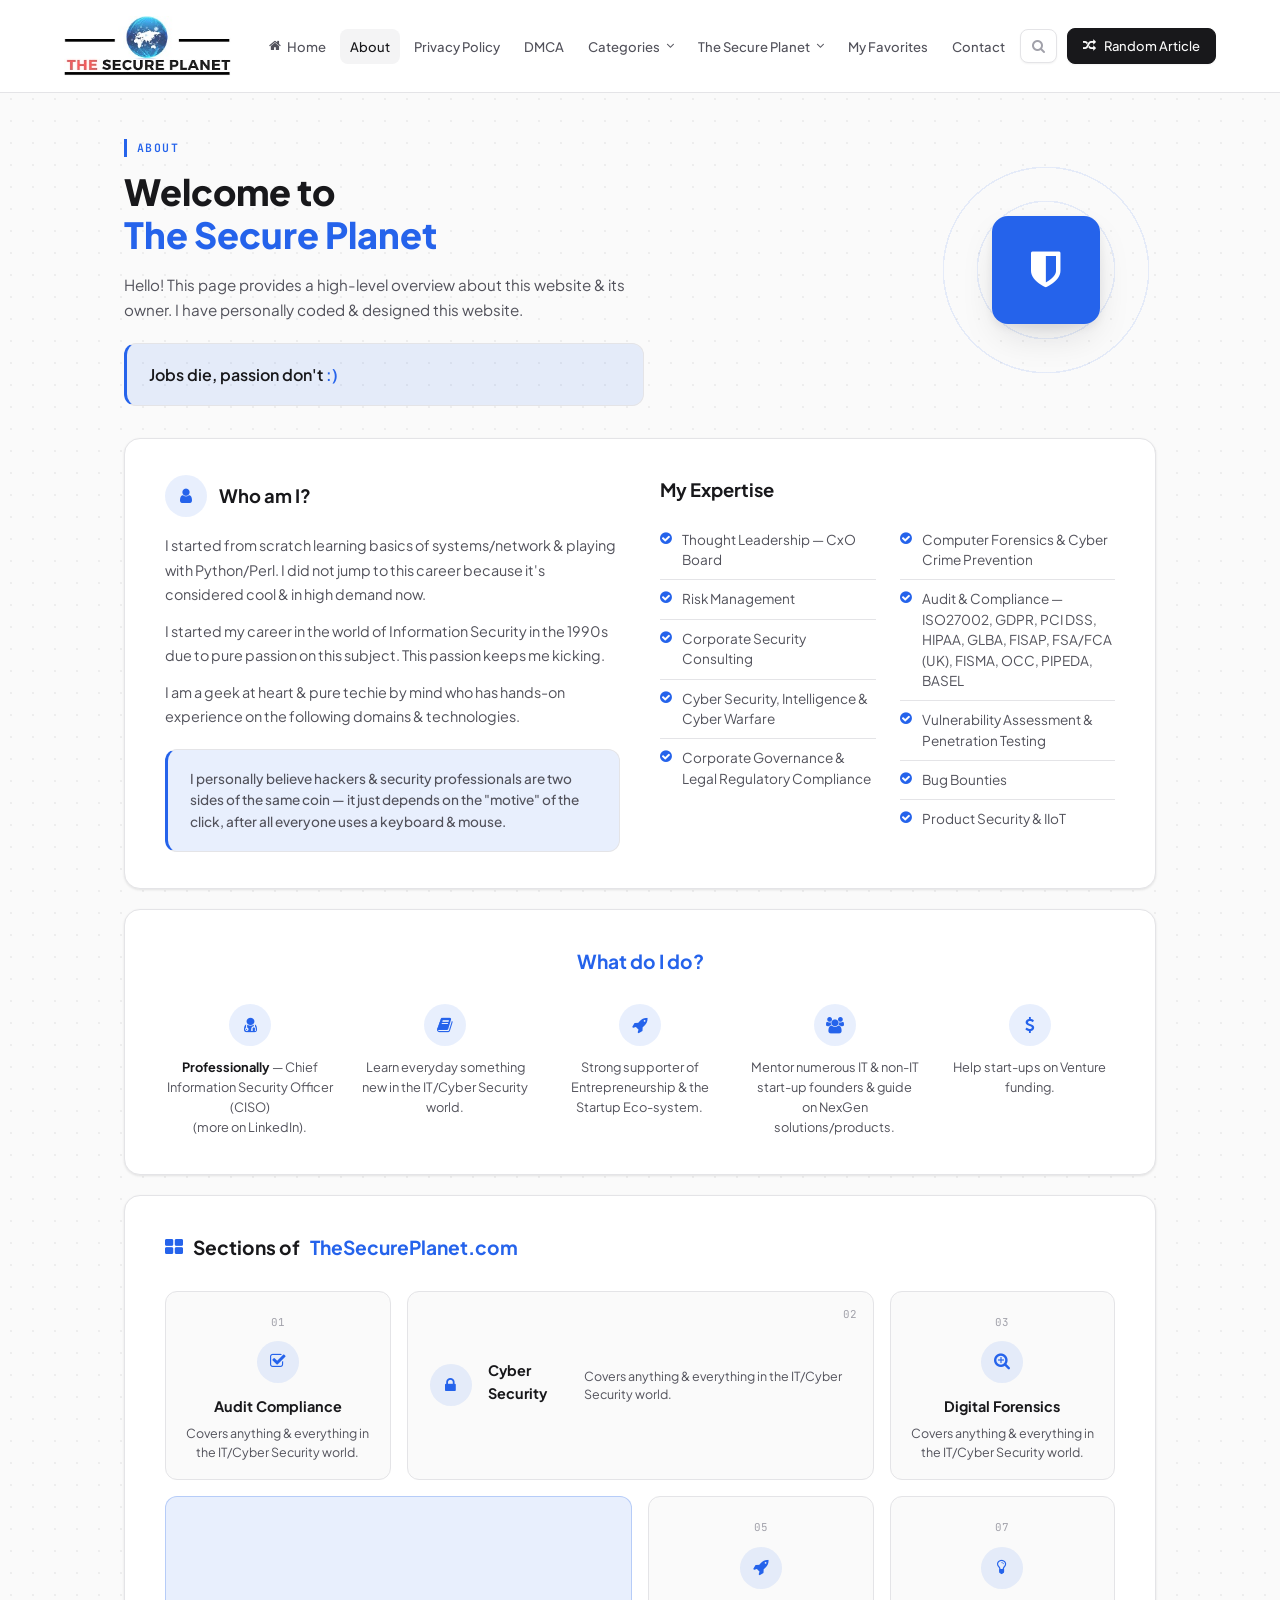
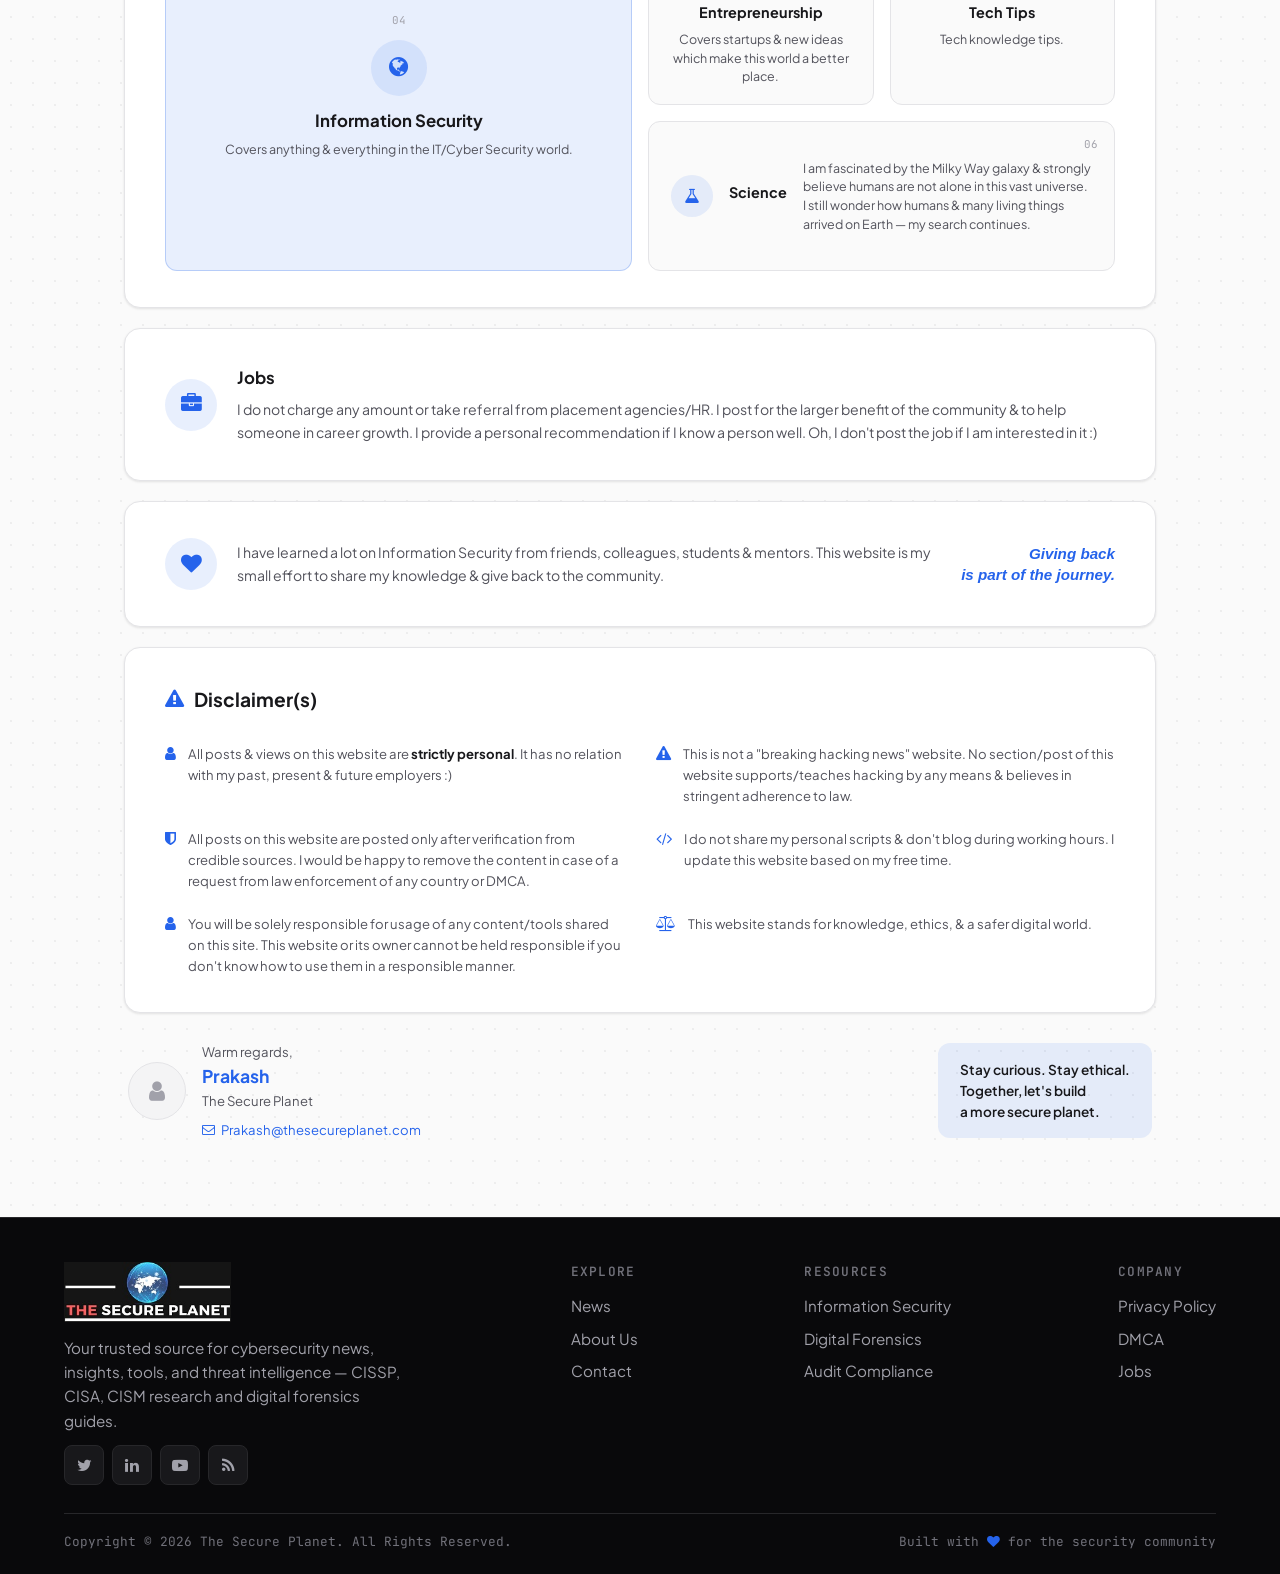
==== commit 8a4105b9: "Updated the image" ====
--- a/about.html
+++ b/about.html
@@ -323,11 +323,6 @@
           </div>
         </div>
 
-        <div class="hp-disclaimer-box">
-          <h4>Disclaimer</h4>
-          <p>The content on this site is for informational purposes only. We do not encourage or promote any illegal activities.</p>
-        </div>
-
       </div>
 
       <div class="footer-bottom">
--- a/css/styles.css
+++ b/css/styles.css
@@ -227,7 +227,7 @@
 
 .site-logo-img--footer,
 .site-footer .site-logo-img--footer {
-  height: 80px;
+  height: 60px;
   width: auto;
   max-width: 100%;
 }
@@ -2512,7 +2512,7 @@
   --bg-inset: #18181B;
   background: var(--bg-ink);
   border-top: 1px solid #27272A;
-  padding: 76px 0 36px;
+  padding: 44px 0 22px;
   margin-top: auto;
   color: var(--text-secondary);
 }
@@ -2537,8 +2537,8 @@
 .footer-brand p {
   color: var(--text-secondary);
   font-size: 0.95rem;
-  line-height: 1.7;
-  margin: 18px 0;
+  line-height: 1.6;
+  margin: 12px 0;
   max-width: 340px;
 }
 
@@ -2548,14 +2548,14 @@
   font-weight: 600;
   text-transform: uppercase;
   letter-spacing: 0.1em;
-  margin-bottom: 18px;
+  margin-bottom: 12px;
   color: var(--text-muted);
 }
 
 .footer-links {
   display: flex;
   flex-direction: column;
-  gap: 12px;
+  gap: 8px;
   font-size: 0.95rem;
   color: var(--text-secondary);
 }
@@ -2587,7 +2587,7 @@
 
 .footer-bottom {
   border-top: 1px solid var(--border-subtle);
-  padding-top: 26px;
+  padding-top: 18px;
   display: flex;
   justify-content: space-between;
   align-items: center;
@@ -2884,7 +2884,7 @@
   .post-body { font-size: 1rem; }
 
   /* Footer */
-  .site-footer { padding: 40px 0 24px; }
+  .site-footer { padding: 32px 0 20px; }
   .footer-grid { grid-template-columns: minmax(0, 1fr); gap: 28px; }
   .footer-bottom { flex-direction: column; text-align: center; }
 
@@ -3228,7 +3228,7 @@
    ========================================================================== */
 @media (max-width: 480px) {
   .site-logo-img { height: 38px; }
-  .site-footer .site-logo-img--footer { height: 68px; }
+  .site-footer .site-logo-img--footer { height: 52px; }
   .hero-title { font-size: 1.32rem; }
   .meta-row { flex-wrap: wrap; gap: 8px; }
   .side-feature-card { flex-direction: column; align-items: stretch; }
@@ -4105,32 +4105,10 @@
 /* ---- Footer v2 ---- */
 .hp-footer-grid {
   display: grid;
-  grid-template-columns: 1.7fr 1fr 1fr 1fr 1.3fr;
-  gap: 40px;
-  margin-bottom: 48px;
-}
-
-.hp-disclaimer-box {
-  background: rgba(255, 255, 255, 0.03);
-  border: 1px solid var(--border-subtle);
-  border-radius: var(--radius-md);
-  padding: 20px;
-}
-
-.hp-disclaimer-box h4 {
-  font-family: var(--font-mono);
-  font-size: 0.8rem;
-  font-weight: 600;
-  text-transform: uppercase;
-  letter-spacing: 0.1em;
-  margin-bottom: 12px;
-  color: var(--text-muted);
-}
-
-.hp-disclaimer-box p {
-  font-size: 0.875rem;
-  line-height: 1.65;
-  color: var(--text-secondary);
+  grid-template-columns: minmax(0, 340px) repeat(3, auto);
+  justify-content: space-between;
+  gap: 32px;
+  margin-bottom: 28px;
 }
 
 /* ---- Responsive ---- */
